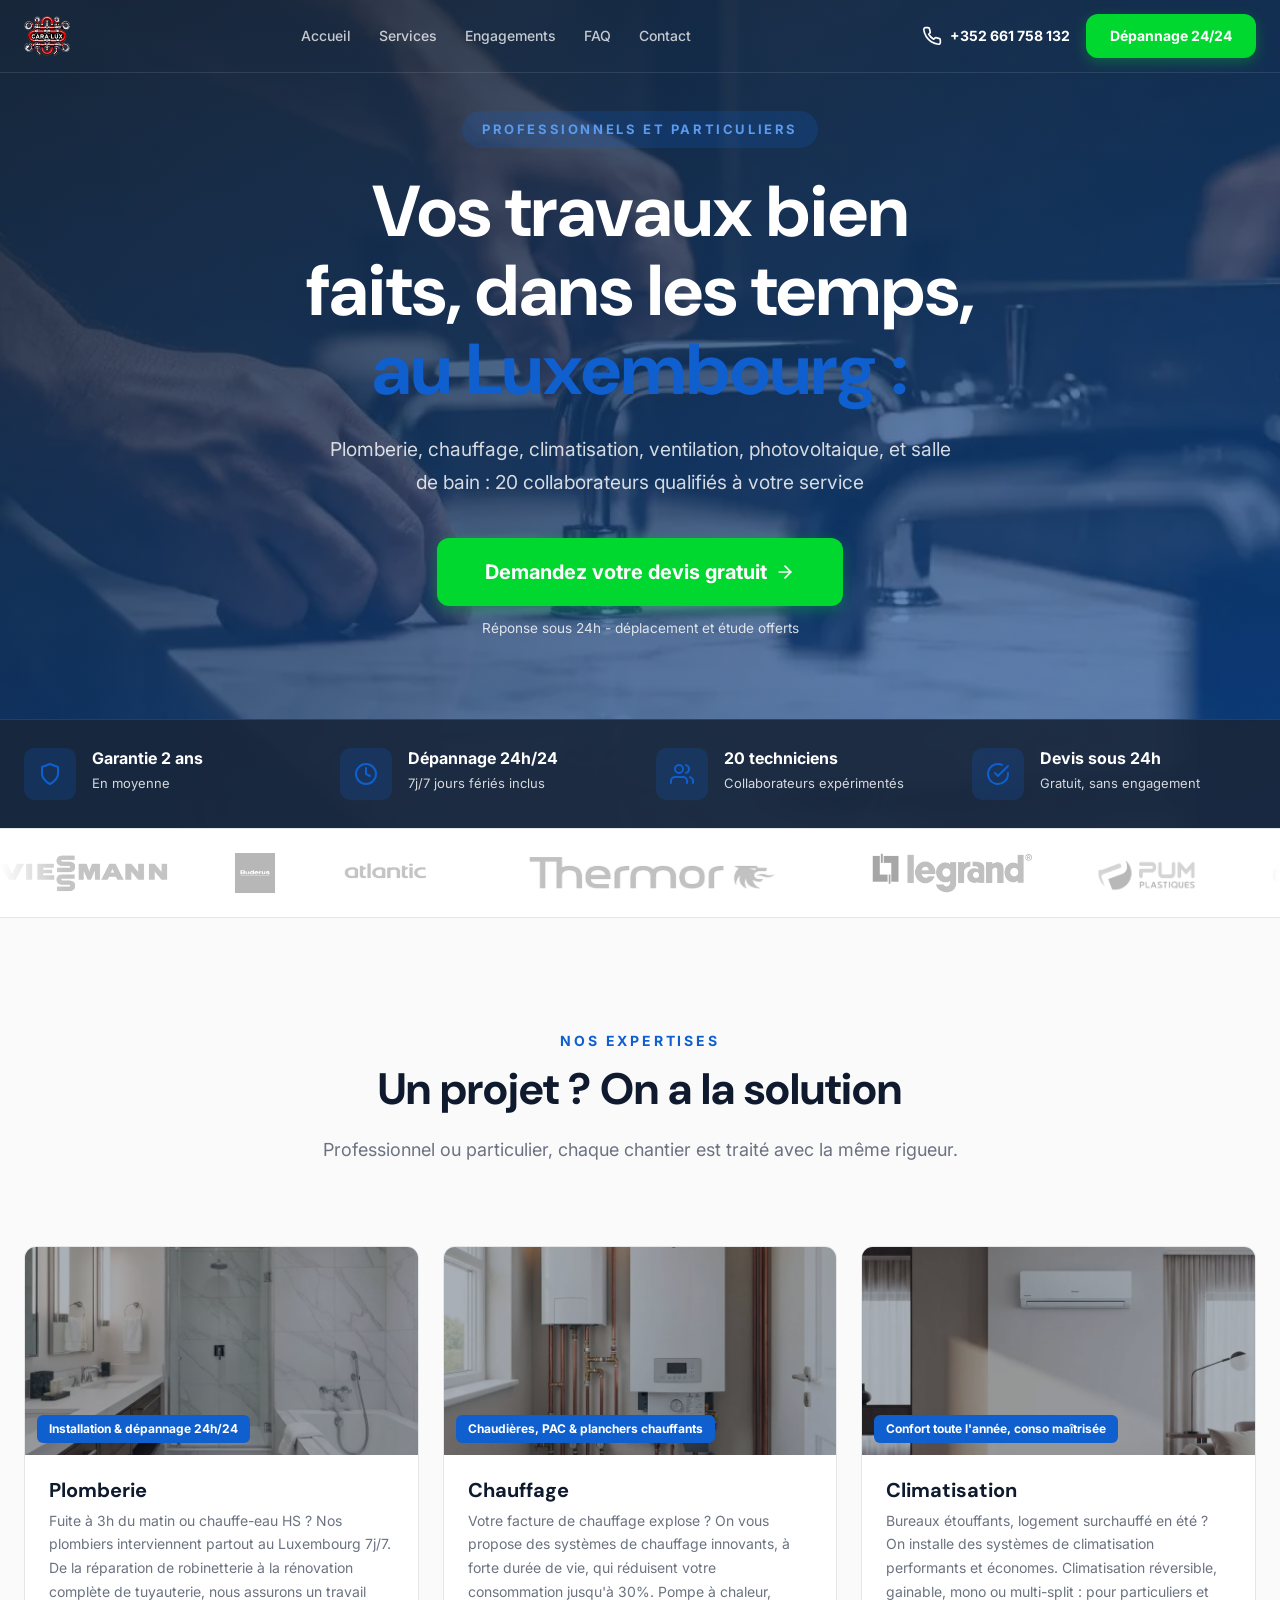
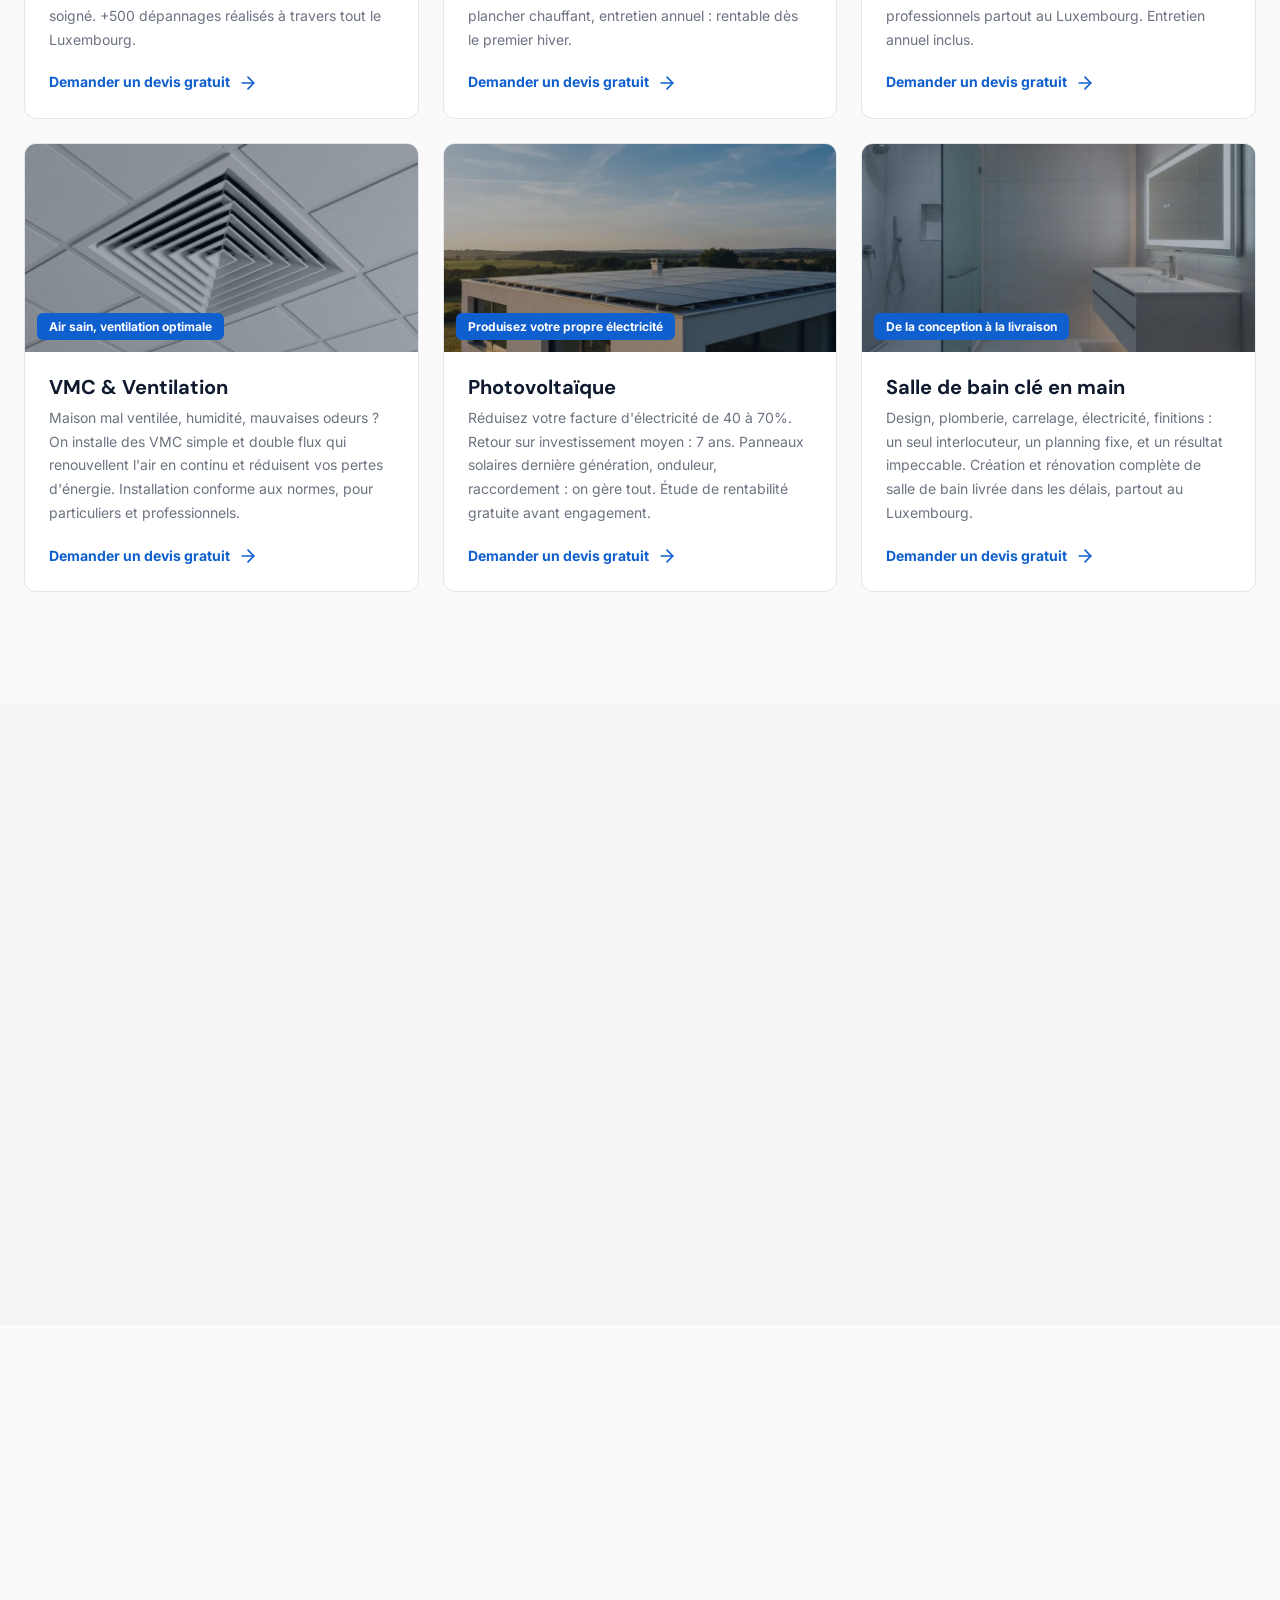
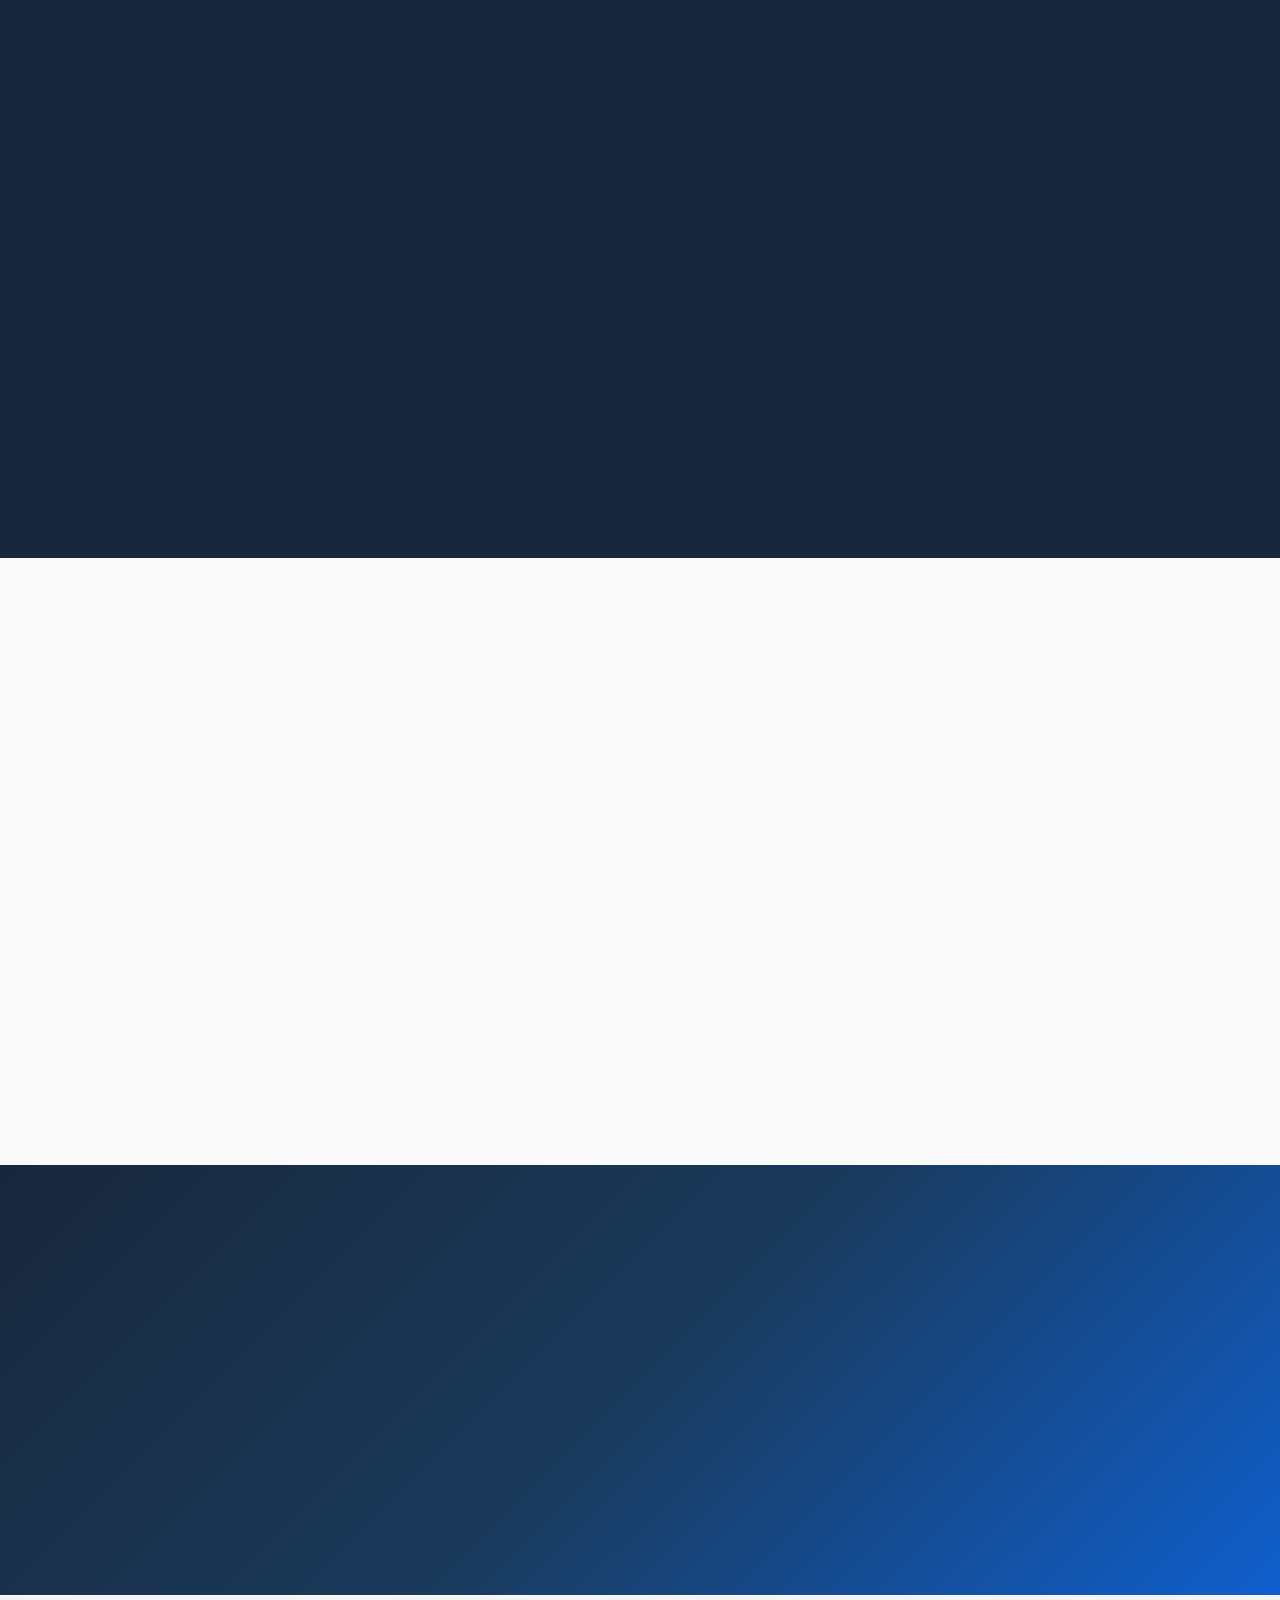
==== index.html @ 1494d744 "Amélioration design : Google Fonts, gradients, polish UI - Renommage variables CSS --red → --primary" ====
<!doctype html>
<html lang="fr">
    <head>
        <meta charset="UTF-8" />
        <meta name="viewport" content="width=device-width, initial-scale=1.0" />
        <meta name="theme-color" content="#18273B" />
        <title>
            Caralux - Expert Plombier & Chauffagiste au Luxembourg - Devis
            Gratuit
        </title>
        <meta
            name="description"
            content="Caralux, 20 techniciens qualifiés. Plomberie, chauffage, climatisation, photovoltaïque et salle de bain clé en main. Devis gratuit sous 24h. Dépannage 24h/24 7j/7 au Luxembourg."
        />
        <link rel="icon" type="image/webp" href="images/favicon.webp" />
        <link rel="canonical" href="https://www.caralux.lu/" />

        <!-- Open Graph -->
        <meta property="og:type" content="website" />
        <meta property="og:url" content="https://www.caralux.lu/" />
        <meta
            property="og:title"
            content="Caralux - Expert Plombier & Chauffagiste au Luxembourg"
        />
        <meta
            property="og:description"
            content="Plomberie, chauffage, climatisation, photovoltaïque et salle de bain clé en main. Devis gratuit sous 24h. Dépannage 24h/24 7j/7."
        />
        <meta
            property="og:image"
            content="https://www.caralux.lu/images/hero.webp"
        />
        <meta property="og:locale" content="fr_LU" />
        <meta property="og:site_name" content="Caralux" />

        <!-- Google Fonts -->
        <link rel="preconnect" href="https://fonts.googleapis.com" />
        <link rel="preconnect" href="https://fonts.gstatic.com" crossorigin />
        <link
            href="https://fonts.googleapis.com/css2?family=DM+Sans:wght@400;500;600;700&family=Inter:wght@400;500;600;700&display=swap"
            rel="stylesheet"
        />

        <!-- Preload LCP hero image -->
        <link
            rel="preload"
            as="image"
            type="image/webp"
            href="images/hero.webp"
            fetchpriority="high"
        />

        <!-- Critical CSS inlined for FCP/LCP -->
        <style>
            *,
            *::before,
            *::after {
                margin: 0;
                padding: 0;
                box-sizing: border-box;
            }
            :root {
                --navy: #18273b;
                --primary: #0f5fce;
                --primary-hover: #0b4da8;
                --white: #fff;
                --background: #fafafa;
                --secondary-bg: #f3f4f5;
                --card-bg: #fff;
                --border: #e5e6e8;
                --foreground: #0f1a2e;
                --muted: #6b7280;
                --radius: 0.75rem;
                --font-sans:
                    "Inter", system-ui, -apple-system, "Segoe UI", Roboto,
                    "Helvetica Neue", Arial, sans-serif;
                --font-heading:
                    "DM Sans", system-ui, -apple-system, "Segoe UI", Roboto,
                    "Helvetica Neue", Arial, sans-serif;
                --max-width: 80rem;
            }
            html {
                scroll-behavior: smooth;
                -webkit-text-size-adjust: 100%;
            }
            body {
                font-family: var(--font-sans);
                color: var(--foreground);
                background: var(--background);
                line-height: 1.6;
                -webkit-font-smoothing: antialiased;
                -moz-osx-font-smoothing: grayscale;
            }
            a {
                color: inherit;
                text-decoration: none;
            }
            img {
                display: block;
                max-width: 100%;
                height: auto;
            }
            ul,
            ol {
                list-style: none;
            }
            button,
            input,
            select,
            textarea {
                font-family: inherit;
                font-size: inherit;
                line-height: inherit;
                border: none;
                outline: none;
                background: none;
            }
            h1,
            h2,
            h3,
            h4,
            h5,
            h6 {
                font-family: var(--font-heading);
                line-height: 1.1;
                font-weight: 700;
                text-wrap: balance;
            }
            .container {
                max-width: var(--max-width);
                margin: 0 auto;
                padding: 0 1.5rem;
            }
            .btn {
                display: inline-flex;
                align-items: center;
                justify-content: center;
                gap: 0.5rem;
                font-weight: 700;
                font-size: 1rem;
                border-radius: var(--radius);
                cursor: pointer;
                transition: all 0.2s ease;
                white-space: nowrap;
                text-decoration: none;
            }
            .btn-red {
                background: #00D82F;
                color: var(--white);
                box-shadow: 0 4px 14px rgba(0, 216, 47, 0.3);
            }
            .icon {
                width: 1.25rem;
                height: 1.25rem;
                flex-shrink: 0;
            }
            .main-header {
                position: absolute;
                top: 0;
                left: 0;
                right: 0;
                z-index: 50;
                background: transparent;
                border-bottom: 1px solid rgba(255, 255, 255, 0.1);
            }
            .main-nav {
                display: flex;
                align-items: center;
                justify-content: space-between;
                padding: 0.875rem 1.5rem;
                max-width: var(--max-width);
                margin: 0 auto;
            }
            .logo {
                display: flex;
                align-items: center;
            }
            .logo-img {
                height: 2.5rem;
                width: auto;
            }
            .nav-links {
                display: flex;
                align-items: center;
                gap: 1.75rem;
            }
            .nav-links a {
                font-size: 0.875rem;
                font-weight: 500;
                color: rgba(255, 255, 255, 0.75);
                transition: color 0.2s;
            }
            .nav-cta {
                display: flex;
                align-items: center;
                gap: 1rem;
            }
            .nav-phone {
                display: flex;
                align-items: center;
                gap: 0.5rem;
                font-size: 0.875rem;
                font-weight: 700;
                color: var(--white);
            }
            .nav-cta-btn {
                font-size: 0.875rem;
                height: 2.75rem;
                padding: 0 1.5rem;
                transition:
                    transform 0.25s ease,
                    box-shadow 0.25s ease;
            }
            .hamburger {
                display: none;
                background: none;
                border: none;
                cursor: pointer;
                color: var(--white);
                padding: 0.25rem;
            }
            .mobile-menu {
                display: none;
                border-top: 1px solid rgba(255, 255, 255, 0.1);
                background: var(--navy);
                padding: 1rem 1.5rem 1.5rem;
            }
            @media (max-width: 1023px) {
                .nav-links,
                .nav-cta {
                    display: none;
                }
                .hamburger {
                    display: block;
                }
            }
            .hero {
                position: relative;
                min-height: 92vh;
                display: flex;
                flex-direction: column;
                overflow: hidden;
            }
            .hero-bg {
                position: absolute;
                inset: 0;
            }
            .hero-bg img {
                width: 100%;
                height: 100%;
                object-fit: cover;
            }
            .hero-overlay {
                position: absolute;
                inset: 0;
                background: linear-gradient(160deg, rgba(24, 39, 59, 0.92) 0%, rgba(15, 95, 206, 0.55) 100%);
            }
            .hero-content--centered {
                position: relative;
                z-index: 10;
                flex: 1;
                display: flex;
                flex-direction: column;
                align-items: center;
                justify-content: center;
                text-align: center;
                padding: 4rem 1.5rem 2rem;
            }
            .hero-label {
                color: #5a9aef;
                background: rgba(15, 95, 206, 0.2);
                padding: 0.4rem 1rem;
                border-radius: 2rem;
                margin-bottom: 1.5rem;
                white-space: nowrap;
            }
            @media (min-width: 768px) {
                .hero-label {
                    font-size: 0.8125rem;
                    letter-spacing: 0.2em;
                    padding: 0.5rem 1.25rem;
                }
            }
            .hero h1 {
                font-size: clamp(2.5rem, 6vw, 4.5rem);
                color: var(--white);
                line-height: 1.1;
                max-width: 52rem;
            }
            .hero h1 .highlight {
                color: var(--primary);
            }
            .hero-text {
                margin-top: 1.5rem;
                font-size: clamp(1rem, 1.8vw, 1.2rem);
                color: rgba(255, 255, 255, 0.82);
                line-height: 1.7;
                max-width: 40rem;
            }
            .hero-cta {
                margin-top: 2rem;
                font-size: 0.875rem;
                height: 3rem;
                padding: 0 1.25rem;
                border-radius: 0.75rem;
                transition:
                    transform 0.25s ease,
                    background 0.2s ease,
                    box-shadow 0.25s ease;
            }
            @media (min-width: 768px) {
                .hero-cta {
                    margin-top: 2.5rem;
                    font-size: 1.25rem;
                    height: 4.25rem;
                    padding: 0 3rem;
                }
            }
            .cta-subtext {
                margin-top: 0.75rem;
                font-size: 0.85rem;
                color: rgba(255, 255, 255, 0.82);
                font-weight: 400;
            }
            .hero-trust-bar {
                position: relative;
                z-index: 10;
                width: 100%;
                background: rgba(24, 39, 59, 0.92);
                border-top: 1px solid rgba(255, 255, 255, 0.1);
                padding: 1.25rem 1rem;
            }
            @media (min-width: 768px) {
                .hero-trust-bar {
                    padding: 1.75rem 1.5rem;
                }
            }
            .hero-trust {
                display: grid;
                grid-template-columns: repeat(2, 1fr);
                gap: 1rem;
                max-width: var(--max-width);
                margin: 0 auto;
            }
            @media (min-width: 768px) {
                .hero-trust {
                    grid-template-columns: repeat(4, 1fr);
                    gap: 2rem;
                }
            }
            .trust-item {
                display: flex;
                align-items: flex-start;
                gap: 0.625rem;
                min-width: 0;
            }
            .trust-icon {
                display: flex;
                align-items: center;
                justify-content: center;
                width: 2.5rem;
                height: 2.5rem;
                border-radius: 0.625rem;
                background: rgba(15, 95, 206, 0.2);
                flex-shrink: 0;
            }
            .trust-icon svg {
                color: var(--primary);
                width: 1.25rem;
                height: 1.25rem;
            }
            .trust-item .trust-label {
                font-size: 0.8125rem;
                font-weight: 700;
                color: var(--white);
                line-height: 1.3;
            }
            .trust-item .trust-sublabel {
                font-size: 0.6875rem;
                color: rgba(255, 255, 255, 0.82);
                margin-top: 0.125rem;
            }
            @media (min-width: 768px) {
                .trust-icon {
                    width: 3.25rem;
                    height: 3.25rem;
                }
                .trust-icon svg {
                    width: 1.5rem;
                    height: 1.5rem;
                }
                .trust-item .trust-label {
                    font-size: 1rem;
                }
                .trust-item .trust-sublabel {
                    font-size: 0.8125rem;
                    margin-top: 0.25rem;
                }
                .trust-item {
                    gap: 1rem;
                }
            }
        </style>

        <!-- Full stylesheet deferred -->
        <link
            rel="preload"
            as="style"
            href="styles.css"
            onload="
                this.onload = null;
                this.rel = 'stylesheet';
            "
        />
        <noscript><link rel="stylesheet" href="styles.css" /></noscript>
        <script
            defer
            src="https://cloud.umami.is/script.js"
            data-website-id="a5a75db2-463c-43e8-bfbd-3edef5a0cba8"
        ></script>
    </head>
    <body>
        <!-- SVG Icon Sprite -->
        <svg xmlns="http://www.w3.org/2000/svg" style="display: none">
            <symbol id="icon-star" viewBox="0 0 24 24" fill="currentColor">
                <polygon
                    points="12 2 15.09 8.26 22 9.27 17 14.14 18.18 21.02 12 17.77 5.82 21.02 7 14.14 2 9.27 8.91 8.26 12 2"
                />
            </symbol>
            <symbol
                id="icon-chevron"
                viewBox="0 0 24 24"
                fill="none"
                stroke="currentColor"
                stroke-width="2"
                stroke-linecap="round"
                stroke-linejoin="round"
            >
                <polyline points="6 9 12 15 18 9" />
            </symbol>
            <symbol
                id="icon-phone"
                viewBox="0 0 24 24"
                fill="none"
                stroke="currentColor"
                stroke-width="2"
                stroke-linecap="round"
                stroke-linejoin="round"
            >
                <path
                    d="M22 16.92v3a2 2 0 0 1-2.18 2 19.79 19.79 0 0 1-8.63-3.07 19.5 19.5 0 0 1-6-6 19.79 19.79 0 0 1-3.07-8.67A2 2 0 0 1 4.11 2h3a2 2 0 0 1 2 1.72 12.84 12.84 0 0 0 .7 2.81 2 2 0 0 1-.45 2.11L8.09 9.91a16 16 0 0 0 6 6l1.27-1.27a2 2 0 0 1 2.11-.45 12.84 12.84 0 0 0 2.81.7A2 2 0 0 1 22 16.92z"
                />
            </symbol>
            <symbol
                id="icon-arrow-right"
                viewBox="0 0 24 24"
                fill="none"
                stroke="currentColor"
                stroke-width="2"
                stroke-linecap="round"
                stroke-linejoin="round"
            >
                <line x1="5" y1="12" x2="19" y2="12" />
                <polyline points="12 5 19 12 12 19" />
            </symbol>
        </svg>
        <!-- ===== HEADER / NAVBAR ===== -->
        <header class="main-header">
            <nav class="main-nav">
                <!-- Logo -->
                <a href="#accueil" class="logo">
                    <img
                            src="images/logo_caraluxlu.png"
                            alt="Caralux Luxembourg"
                            class="logo-img"
                            width="147"
                            height="40"
                        />
                </a>

                <!-- Desktop nav links -->
                <ul class="nav-links">
                    <li><a href="#accueil">Accueil</a></li>
                    <li><a href="#services">Services</a></li>
                    <li><a href="#pourquoi">Engagements</a></li>
                    <li><a href="#faq">FAQ</a></li>
                    <li><a href="#contact">Contact</a></li>
                </ul>

                <!-- Desktop CTA -->
                <div class="nav-cta">
                    <a href="tel:+352661758132" class="nav-phone">
                        <svg class="icon" width="20" height="20">
                            <use href="#icon-phone" />
                        </svg>
                        +352 661 758 132
                    </a>
                    <a
                        href="tel:+352661758132"
                        class="btn btn-red nav-cta-btn nav-urgence-btn"
                    >
                        Dépannage 24/24
                    </a>
                </div>

                <!-- Hamburger -->
                <button
                    class="hamburger"
                    id="hamburger"
                    aria-label="Ouvrir le menu"
                >
                    <svg
                        class="menu-icon"
                        xmlns="http://www.w3.org/2000/svg"
                        width="24"
                        height="24"
                        viewBox="0 0 24 24"
                        fill="none"
                        stroke="currentColor"
                        stroke-width="2"
                        stroke-linecap="round"
                        stroke-linejoin="round"
                    >
                        <line x1="4" y1="12" x2="20" y2="12" />
                        <line x1="4" y1="6" x2="20" y2="6" />
                        <line x1="4" y1="18" x2="20" y2="18" />
                    </svg>
                    <svg
                        class="close-icon"
                        style="display: none"
                        xmlns="http://www.w3.org/2000/svg"
                        width="24"
                        height="24"
                        viewBox="0 0 24 24"
                        fill="none"
                        stroke="currentColor"
                        stroke-width="2"
                        stroke-linecap="round"
                        stroke-linejoin="round"
                    >
                        <line x1="18" y1="6" x2="6" y2="18" />
                        <line x1="6" y1="6" x2="18" y2="18" />
                    </svg>
                </button>
            </nav>

            <!-- Mobile menu -->
            <div class="mobile-menu" id="mobile-menu">
                <ul>
                    <li><a href="#accueil" class="mobile-link">Accueil</a></li>
                    <li>
                        <a href="#services" class="mobile-link">Services</a>
                    </li>
                    <li>
                        <a href="#pourquoi" class="mobile-link">Engagements</a>
                    </li>
                    <li><a href="#faq" class="mobile-link">FAQ</a></li>
                    <li><a href="#contact" class="mobile-link">Contact</a></li>
                </ul>
                <div class="mobile-cta">
                    <a href="tel:+352661758132" class="nav-phone">
                        <svg class="icon" width="20" height="20">
                            <use href="#icon-phone" />
                        </svg>
                        +352 661 758 132
                    </a>
                </div>
            </div>
        </header>

        <!-- ===== HERO ===== -->
        <section id="accueil" class="hero">
            <div class="hero-bg">
                <picture>
                    <source srcset="images/hero.webp" type="image/webp" />
                    <img
                        src="images/hero.jpg"
                        alt="Installation professionnelle par Caralux"
                        width="1024"
                        height="1024"
                        fetchpriority="high"
                        decoding="async"
                    />
                </picture>
                <div class="hero-overlay"></div>
            </div>

            <!-- Centered content -->
            <div class="hero-content hero-content--centered">
                <span class="hero-label">Professionnels et Particuliers</span>

                <h1>
                    Vos travaux bien faits, dans les temps,<br />
                    <span class="highlight">au Luxembourg&nbsp;:</span>
                </h1>

                <p class="hero-text">
                    Plomberie, chauffage, climatisation, ventilation,
                    photovoltaique, et salle de bain : 20 collaborateurs
                    qualifiés à votre service
                </p>

                <a href="#contact" class="btn btn-red hero-cta">
                    Demandez votre devis gratuit
                    <svg class="icon" width="20" height="20">
                        <use href="#icon-arrow-right" />
                    </svg>
                </a>
                <p class="cta-subtext">
                    Réponse sous 24h - déplacement et étude offerts
                </p>
            </div>

            <!-- Trust signals pinned to bottom -->
            <div class="hero-trust-bar">
                <div class="hero-trust">
                    <div class="trust-item">
                        <div class="trust-icon">
                            <svg
                                class="icon"
                                xmlns="http://www.w3.org/2000/svg"
                                viewBox="0 0 24 24"
                                fill="none"
                                stroke="currentColor"
                                stroke-width="2"
                                stroke-linecap="round"
                                stroke-linejoin="round"
                            >
                                <path
                                    d="M12 22s8-4 8-10V5l-8-3-8 3v7c0 6 8 10 8 10z"
                                />
                            </svg>
                        </div>
                        <div>
                            <p class="trust-label">Garantie 2 ans</p>
                            <p class="trust-sublabel">En moyenne</p>
                        </div>
                    </div>
                    <div class="trust-item">
                        <div class="trust-icon">
                            <svg
                                class="icon"
                                xmlns="http://www.w3.org/2000/svg"
                                viewBox="0 0 24 24"
                                fill="none"
                                stroke="currentColor"
                                stroke-width="2"
                                stroke-linecap="round"
                                stroke-linejoin="round"
                            >
                                <circle cx="12" cy="12" r="10" />
                                <polyline points="12 6 12 12 16 14" />
                            </svg>
                        </div>
                        <div>
                            <p class="trust-label">Dépannage 24h/24</p>
                            <p class="trust-sublabel">
                                7j/7 jours fériés inclus
                            </p>
                        </div>
                    </div>
                    <div class="trust-item">
                        <div class="trust-icon">
                            <svg
                                class="icon"
                                xmlns="http://www.w3.org/2000/svg"
                                viewBox="0 0 24 24"
                                fill="none"
                                stroke="currentColor"
                                stroke-width="2"
                                stroke-linecap="round"
                                stroke-linejoin="round"
                            >
                                <path
                                    d="M17 21v-2a4 4 0 0 0-4-4H5a4 4 0 0 0-4 4v2"
                                />
                                <circle cx="9" cy="7" r="4" />
                                <path d="M23 21v-2a4 4 0 0 0-3-3.87" />
                                <path d="M16 3.13a4 4 0 0 1 0 7.75" />
                            </svg>
                        </div>
                        <div>
                            <p class="trust-label">20 techniciens</p>
                            <p class="trust-sublabel">
                                Collaborateurs expérimentés
                            </p>
                        </div>
                    </div>
                    <div class="trust-item">
                        <div class="trust-icon">
                            <svg
                                class="icon"
                                xmlns="http://www.w3.org/2000/svg"
                                viewBox="0 0 24 24"
                                fill="none"
                                stroke="currentColor"
                                stroke-width="2"
                                stroke-linecap="round"
                                stroke-linejoin="round"
                            >
                                <path d="M22 11.08V12a10 10 0 1 1-5.93-9.14" />
                                <polyline points="22 4 12 14.01 9 11.01" />
                            </svg>
                        </div>
                        <div>
                            <p class="trust-label">Devis sous 24h</p>
                            <p class="trust-sublabel">
                                Gratuit, sans engagement
                            </p>
                        </div>
                    </div>
                </div>
            </div>
        </section>

        <!-- ===== TRUST BAR (Brands Carousel) ===== -->
        <section class="trust-bar">
            <div class="brands-carousel">
                <div class="brands-track">
                    <img
                        src="images/brands/viessman.webp"
                        alt="Viessmann"
                        class="brand-logo"
                        width="100"
                        height="40"
                        loading="lazy"
                        decoding="async"
                    />
                    <img
                        src="images/brands/buderus.webp"
                        alt="Buderus"
                        class="brand-logo"
                        width="100"
                        height="40"
                        loading="lazy"
                        decoding="async"
                    />
                    <img
                        src="images/brands/atlantic.webp"
                        alt="Atlantic"
                        class="brand-logo"
                        width="100"
                        height="40"
                        loading="lazy"
                        decoding="async"
                    />
                    <img
                        src="images/brands/thermor.webp"
                        alt="Thermor"
                        class="brand-logo"
                        width="100"
                        height="40"
                        loading="lazy"
                        decoding="async"
                    />
                    <img
                        src="images/brands/legrand.webp"
                        alt="Legrand"
                        class="brand-logo"
                        width="100"
                        height="40"
                        loading="lazy"
                        decoding="async"
                    />
                    <img
                        src="images/brands/pum.webp"
                        alt="PUM"
                        class="brand-logo"
                        width="100"
                        height="40"
                        loading="lazy"
                        decoding="async"
                    />
                    <img
                        src="images/brands/mequisa.webp"
                        alt="Mequisa"
                        class="brand-logo"
                        width="100"
                        height="40"
                        loading="lazy"
                        decoding="async"
                    />
                    <img
                        src="images/brands/weber.webp"
                        alt="Weber"
                        class="brand-logo"
                        width="100"
                        height="40"
                        loading="lazy"
                        decoding="async"
                    />
                    <img
                        src="images/brands/cedeo.webp"
                        alt="Cedeo"
                        class="brand-logo"
                        width="100"
                        height="40"
                        loading="lazy"
                        decoding="async"
                    />
                </div>
            </div>
        </section>

        <!-- ===== SERVICES ===== -->
        <section id="services" class="services">
            <div class="container">
                <div class="section-header">
                    <p class="section-label">Nos expertises</p>
                    <h2 class="section-title">Un projet ? On a la solution</h2>
                    <p class="section-subtitle">
                        Professionnel ou particulier, chaque chantier est traité
                        avec la même rigueur.
                    </p>
                </div>

                <div class="services-grid">
                    <!-- Plomberie -->
                    <a href="#contact" class="service-card">
                        <div class="card-image">
                            <picture>
                                <source
                                    srcset="images/plomberie.webp"
                                    type="image/webp"
                                />
                                <img
                                    src="images/plomberie.jpg"
                                    alt="Salle de bain moderne installée par Caralux"
                                    width="800"
                                    height="800"
                                    loading="lazy"
                                    decoding="async"
                                />
                            </picture>
                            <div class="image-overlay"></div>
                            <span class="subtitle-badge"
                                >Installation &amp; dépannage 24h/24</span
                            >
                        </div>
                        <div class="card-body">
                            <h3>Plomberie</h3>
                            <p>
                                Fuite à 3h du matin ou chauffe-eau HS&nbsp;? Nos
                                plombiers interviennent partout au Luxembourg 7j/7.
                                De la réparation de robinetterie à la rénovation
                                complète de tuyauterie, nous assurons un travail
                                soigné. +500 dépannages réalisés à travers tout
                                le Luxembourg.
                            </p>
                            <div class="card-link">
                                <span>Demander un devis gratuit</span>
                                <svg class="icon" width="20" height="20">
                                    <use href="#icon-arrow-right" />
                                </svg>
                            </div>
                        </div>
                    </a>

                    <!-- Chauffage -->
                    <a href="#contact" class="service-card">
                        <div class="card-image">
                            <picture>
                                <source
                                    srcset="images/chauffage.webp"
                                    type="image/webp"
                                />
                                <img
                                    src="images/chauffage.jpg"
                                    alt="Système de chauffage moderne installé par Caralux"
                                    width="800"
                                    height="800"
                                    loading="lazy"
                                    decoding="async"
                                />
                            </picture>
                            <div class="image-overlay"></div>
                            <span class="subtitle-badge"
                                >Chaudières, PAC &amp; planchers
                                chauffants</span
                            >
                        </div>
                        <div class="card-body">
                            <h3>Chauffage</h3>
                            <p>
                                Votre facture de chauffage explose&nbsp;? On
                                vous propose des systèmes de chauffage
                                innovants, à forte durée de vie, qui réduisent
                                votre consommation jusqu'à 30%. Pompe à chaleur,
                                plancher chauffant, entretien annuel&nbsp;:
                                rentable dès le premier hiver.
                            </p>
                            <div class="card-link">
                                <span>Demander un devis gratuit</span>
                                <svg class="icon" width="20" height="20">
                                    <use href="#icon-arrow-right" />
                                </svg>
                            </div>
                        </div>
                    </a>

                    <!-- Climatisation -->
                    <a href="#contact" class="service-card">
                        <div class="card-image">
                            <picture>
                                <source
                                    srcset="images/climatisation.webp"
                                    type="image/webp"
                                />
                                <img
                                    src="images/climatisation.jpg"
                                    alt="Climatiseur mural premium installé par Caralux"
                                    width="800"
                                    height="800"
                                    loading="lazy"
                                    decoding="async"
                                />
                            </picture>
                            <div class="image-overlay"></div>
                            <span class="subtitle-badge"
                                >Confort toute l'année, conso maîtrisée</span
                            >
                        </div>
                        <div class="card-body">
                            <h3>Climatisation</h3>
                            <p>
                                Bureaux étouffants, logement surchauffé en
                                été&nbsp;? On installe des systèmes de
                                climatisation performants et économes.
                                Climatisation réversible, gainable, mono ou
                                multi-split&nbsp;: pour particuliers et
                                professionnels partout au Luxembourg. Entretien
                                annuel inclus.
                            </p>
                            <div class="card-link">
                                <span>Demander un devis gratuit</span>
                                <svg class="icon" width="20" height="20">
                                    <use href="#icon-arrow-right" />
                                </svg>
                            </div>
                        </div>
                    </a>

                    <!-- VMC -->
                    <a href="#contact" class="service-card">
                        <div class="card-image">
                            <picture>
                                <source
                                    srcset="images/ventilation.webp"
                                    type="image/webp"
                                />
                                <img
                                    src="images/ventilation.jpg"
                                    alt="Système de ventilation VMC installé par Caralux"
                                    width="800"
                                    height="447"
                                    loading="lazy"
                                    decoding="async"
                                />
                            </picture>
                            <div class="image-overlay"></div>
                            <span class="subtitle-badge"
                                >Air sain, ventilation optimale</span
                            >
                        </div>
                        <div class="card-body">
                            <h3>VMC &amp; Ventilation</h3>
                            <p>
                                Maison mal ventilée, humidité, mauvaises
                                odeurs&nbsp;? On installe des VMC simple et
                                double flux qui renouvellent l'air en continu et
                                réduisent vos pertes d'énergie. Installation
                                conforme aux normes, pour particuliers et
                                professionnels.
                            </p>
                            <div class="card-link">
                                <span>Demander un devis gratuit</span>
                                <svg class="icon" width="20" height="20">
                                    <use href="#icon-arrow-right" />
                                </svg>
                            </div>
                        </div>
                    </a>

                    <!-- Photovoltaique -->
                    <a href="#contact" class="service-card">
                        <div class="card-image">
                            <picture>
                                <source
                                    srcset="images/photovoltaique.webp"
                                    type="image/webp"
                                />
                                <img
                                    src="images/photovoltaique.jpg"
                                    alt="Panneaux solaires installés sur un toit par Caralux"
                                    width="800"
                                    height="800"
                                    loading="lazy"
                                    decoding="async"
                                />
                            </picture>
                            <div class="image-overlay"></div>
                            <span class="subtitle-badge"
                                >Produisez votre propre électricité</span
                            >
                        </div>
                        <div class="card-body">
                            <h3>Photovoltaïque</h3>
                            <p>
                                Réduisez votre facture d'électricité de 40 à 70%. Retour
                                sur investissement moyen&nbsp;: 7 ans. Panneaux
                                solaires dernière génération, onduleur,
                                raccordement&nbsp;: on gère tout. Étude de
                                rentabilité gratuite avant engagement.
                            </p>
                            <div class="card-link">
                                <span>Demander un devis gratuit</span>
                                <svg class="icon" width="20" height="20">
                                    <use href="#icon-arrow-right" />
                                </svg>
                            </div>
                        </div>
                    </a>

                    <!-- Salle de bain -->
                    <a href="#contact" class="service-card">
                        <div class="card-image">
                            <picture>
                                <source
                                    srcset="images/salle-de-bain.webp"
                                    type="image/webp"
                                />
                                <img
                                    src="images/salle-de-bain.jpg"
                                    alt="Rénovation salle de bain complète par Caralux"
                                    width="800"
                                    height="800"
                                    loading="lazy"
                                    decoding="async"
                                />
                            </picture>
                            <div class="image-overlay"></div>
                            <span class="subtitle-badge"
                                >De la conception à la livraison</span
                            >
                        </div>
                        <div class="card-body">
                            <h3>Salle de bain clé en main</h3>
                            <p>
                                Design, plomberie, carrelage, électricité,
                                finitions&nbsp;: un seul interlocuteur, un
                                planning fixe, et un résultat impeccable.
                                Création et rénovation complète de salle de bain
                                livrée dans les délais, partout au Luxembourg.
                            </p>
                            <div class="card-link">
                                <span>Demander un devis gratuit</span>
                                <svg class="icon" width="20" height="20">
                                    <use href="#icon-arrow-right" />
                                </svg>
                            </div>
                        </div>
                    </a>
                </div>
            </div>
        </section>

        <!-- ===== PROCESS ===== -->
        <section class="process">
            <div class="container">
                <div class="section-header">
                    <p class="section-label">Comment ça marche</p>
                    <h2 class="section-title">Votre projet en 4 étapes</h2>
                    <p class="section-subtitle"></p>
                </div>

                <div class="process-grid">
                    <!-- Step 01 -->
                    <div class="process-step">
                        <div class="step-circle">
                            <svg
                                class="icon-lg"
                                xmlns="http://www.w3.org/2000/svg"
                                viewBox="0 0 24 24"
                                fill="none"
                                stroke="currentColor"
                                stroke-width="2"
                                stroke-linecap="round"
                                stroke-linejoin="round"
                            >
                                <path
                                    d="M14 2H6a2 2 0 0 0-2 2v16a2 2 0 0 0 2 2h12a2 2 0 0 0 2-2V8z"
                                />
                                <polyline points="14 2 14 8 20 8" />
                                <line x1="16" y1="13" x2="8" y2="13" />
                                <line x1="16" y1="17" x2="8" y2="17" />
                                <polyline points="10 9 9 9 8 9" />
                            </svg>
                            <span class="step-number">01</span>
                        </div>
                        <h3>Appelez-nous ou remplissez le formulaire</h3>
                        <p>
                            Décrivez votre besoin en 2 minutes. On vous rappelle
                            dans la journée pour vous proposer un rendez-vous.
                        </p>
                    </div>

                    <!-- Step 02 -->
                    <div class="process-step">
                        <div class="step-circle">
                            <svg
                                class="icon-lg"
                                xmlns="http://www.w3.org/2000/svg"
                                viewBox="0 0 24 24"
                                fill="none"
                                stroke="currentColor"
                                stroke-width="2"
                                stroke-linecap="round"
                                stroke-linejoin="round"
                            >
                                <circle cx="11" cy="11" r="8" />
                                <line x1="21" y1="21" x2="16.65" y2="16.65" />
                            </svg>
                            <span class="step-number">02</span>
                        </div>
                        <h3>On se déplace gratuitement</h3>
                        <p>
                            Un technicien vient vous voir, analyse la situation
                            et vous propose la meilleure solution technique et
                            financière.
                        </p>
                    </div>

                    <!-- Step 03 -->
                    <div class="process-step">
                        <div class="step-circle">
                            <svg
                                class="icon-lg"
                                xmlns="http://www.w3.org/2000/svg"
                                viewBox="0 0 24 24"
                                fill="none"
                                stroke="currentColor"
                                stroke-width="2"
                                stroke-linecap="round"
                                stroke-linejoin="round"
                            >
                                <rect
                                    x="3"
                                    y="4"
                                    width="18"
                                    height="18"
                                    rx="2"
                                    ry="2"
                                />
                                <line x1="16" y1="2" x2="16" y2="6" />
                                <line x1="8" y1="2" x2="8" y2="6" />
                                <line x1="3" y1="10" x2="21" y2="10" />
                                <path d="m9 16 2 2 4-4" />
                            </svg>
                            <span class="step-number">03</span>
                        </div>
                        <h3>Devis détaillé sous 24h</h3>
                        <p>
                            Vous recevez un devis clair, ligne par ligne, sans
                            frais cachés.
                        </p>
                    </div>

                    <!-- Step 04 -->
                    <div class="process-step">
                        <div class="step-circle">
                            <svg
                                class="icon-lg"
                                xmlns="http://www.w3.org/2000/svg"
                                viewBox="0 0 24 24"
                                fill="none"
                                stroke="currentColor"
                                stroke-width="2"
                                stroke-linecap="round"
                                stroke-linejoin="round"
                            >
                                <path
                                    d="M14.7 6.3a1 1 0 0 0 0 1.4l1.6 1.6a1 1 0 0 0 1.4 0l3.77-3.77a6 6 0 0 1-7.94 7.94l-6.91 6.91a2.12 2.12 0 0 1-3-3l6.91-6.91a6 6 0 0 1 7.94-7.94l-3.76 3.76z"
                                />
                            </svg>
                            <span class="step-number">04</span>
                        </div>
                        <h3>On intervient, vous êtes tranquille</h3>
                        <p>
                            Installation propre, dans les délais, avec du
                            matériel fiable et reconnu. Notre SAV reste
                            disponible après l'intervention.
                        </p>
                    </div>
                </div>
            </div>
        </section>

        <!-- ===== REALISATIONS MARQUEE ===== -->
        <section class="realisations">
            <div class="container">
                <div class="section-header">
                    <p class="section-label">Notre travail</p>
                    <h2 class="section-title">
                        Nos réalisations en plomberie, chauffage et ventilation
                    </h2>
                </div>
            </div>

            <!-- Row 1 — scrolls left (images 01-15) -->
            <div class="marquee-row">
                <div class="marquee-track marquee-left">
                    <picture
                        ><source
                            srcset="images/realisations/real-01.webp"
                            type="image/webp" />
                        <img
                            src="images/realisations/real-01.jpg"
                            alt="Réalisation Caralux"
                            class="marquee-img"
                            width="320"
                            height="320"
                            loading="lazy"
                            decoding="async"
                    /></picture>
                    <picture
                        ><source
                            srcset="images/realisations/real-02.webp"
                            type="image/webp" />
                        <img
                            src="images/realisations/real-02.jpg"
                            alt="Réalisation Caralux"
                            class="marquee-img"
                            width="320"
                            height="320"
                            loading="lazy"
                            decoding="async"
                    /></picture>
                    <picture
                        ><source
                            srcset="images/realisations/real-03.webp"
                            type="image/webp" />
                        <img
                            src="images/realisations/real-03.jpg"
                            alt="Réalisation Caralux"
                            class="marquee-img"
                            width="320"
                            height="320"
                            loading="lazy"
                            decoding="async"
                    /></picture>
                    <picture
                        ><source
                            srcset="images/realisations/real-04.webp"
                            type="image/webp" />
                        <img
                            src="images/realisations/real-04.jpg"
                            alt="Réalisation Caralux"
                            class="marquee-img"
                            width="320"
                            height="320"
                            loading="lazy"
                            decoding="async"
                    /></picture>
                    <picture
                        ><source
                            srcset="images/realisations/real-05.webp"
                            type="image/webp" />
                        <img
                            src="images/realisations/real-05.jpg"
                            alt="Réalisation Caralux"
                            class="marquee-img"
                            width="320"
                            height="320"
                            loading="lazy"
                            decoding="async"
                    /></picture>
                    <picture
                        ><source
                            srcset="images/realisations/real-06.webp"
                            type="image/webp" />
                        <img
                            src="images/realisations/real-06.jpg"
                            alt="Réalisation Caralux"
                            class="marquee-img"
                            width="320"
                            height="320"
                            loading="lazy"
                            decoding="async"
                    /></picture>
                    <picture
                        ><source
                            srcset="images/realisations/real-07.webp"
                            type="image/webp" />
                        <img
                            src="images/realisations/real-07.jpg"
                            alt="Réalisation Caralux"
                            class="marquee-img"
                            width="320"
                            height="320"
                            loading="lazy"
                            decoding="async"
                    /></picture>
                    <picture
                        ><source
                            srcset="images/realisations/real-08.webp"
                            type="image/webp" />
                        <img
                            src="images/realisations/real-08.jpg"
                            alt="Réalisation Caralux"
                            class="marquee-img"
                            width="320"
                            height="320"
                            loading="lazy"
                            decoding="async"
                    /></picture>
                    <picture
                        ><source
                            srcset="images/realisations/real-09.webp"
                            type="image/webp" />
                        <img
                            src="images/realisations/real-09.jpg"
                            alt="Réalisation Caralux"
                            class="marquee-img"
                            width="320"
                            height="320"
                            loading="lazy"
                            decoding="async"
                    /></picture>
                    <picture
                        ><source
                            srcset="images/realisations/real-10.webp"
                            type="image/webp" />
                        <img
                            src="images/realisations/real-10.jpg"
                            alt="Réalisation Caralux"
                            class="marquee-img"
                            width="320"
                            height="320"
                            loading="lazy"
                            decoding="async"
                    /></picture>
                    <picture
                        ><source
                            srcset="images/realisations/real-11.webp"
                            type="image/webp" />
                        <img
                            src="images/realisations/real-11.jpg"
                            alt="Réalisation Caralux"
                            class="marquee-img"
                            width="320"
                            height="320"
                            loading="lazy"
                            decoding="async"
                    /></picture>
                    <picture
                        ><source
                            srcset="images/realisations/real-12.webp"
                            type="image/webp" />
                        <img
                            src="images/realisations/real-12.jpg"
                            alt="Réalisation Caralux"
                            class="marquee-img"
                            width="320"
                            height="320"
                            loading="lazy"
                            decoding="async"
                    /></picture>
                    <picture
                        ><source
                            srcset="images/realisations/real-13.webp"
                            type="image/webp" />
                        <img
                            src="images/realisations/real-13.jpg"
                            alt="Réalisation Caralux"
                            class="marquee-img"
                            width="320"
                            height="320"
                            loading="lazy"
                            decoding="async"
                    /></picture>
                    <picture
                        ><source
                            srcset="images/realisations/real-14.webp"
                            type="image/webp" />
                        <img
                            src="images/realisations/real-14.jpg"
                            alt="Réalisation Caralux"
                            class="marquee-img"
                            width="320"
                            height="320"
                            loading="lazy"
                            decoding="async"
                    /></picture>
                    <picture
                        ><source
                            srcset="images/realisations/real-15.webp"
                            type="image/webp" />
                        <img
                            src="images/realisations/real-15.jpg"
                            alt="Réalisation Caralux"
                            class="marquee-img"
                            width="320"
                            height="320"
                            loading="lazy"
                            decoding="async"
                    /></picture>
                </div>
            </div>

            <!-- Row 2 — scrolls right (images 16-29) -->
            <div class="marquee-row">
                <div class="marquee-track marquee-right">
                    <picture
                        ><source
                            srcset="images/realisations/real-16.webp"
                            type="image/webp" />
                        <img
                            src="images/realisations/real-16.jpg"
                            alt="Réalisation Caralux"
                            class="marquee-img"
                            width="320"
                            height="320"
                            loading="lazy"
                            decoding="async"
                    /></picture>
                    <picture
                        ><source
                            srcset="images/realisations/real-17.webp"
                            type="image/webp" />
                        <img
                            src="images/realisations/real-17.jpg"
                            alt="Réalisation Caralux"
                            class="marquee-img"
                            width="320"
                            height="320"
                            loading="lazy"
                            decoding="async"
                    /></picture>
                    <picture
                        ><source
                            srcset="images/realisations/real-18.webp"
                            type="image/webp" />
                        <img
                            src="images/realisations/real-18.jpg"
                            alt="Réalisation Caralux"
                            class="marquee-img"
                            width="320"
                            height="320"
                            loading="lazy"
                            decoding="async"
                    /></picture>
                    <picture
                        ><source
                            srcset="images/realisations/real-19.webp"
                            type="image/webp" />
                        <img
                            src="images/realisations/real-19.jpg"
                            alt="Réalisation Caralux"
                            class="marquee-img"
                            width="320"
                            height="320"
                            loading="lazy"
                            decoding="async"
                    /></picture>
                    <picture
                        ><source
                            srcset="images/realisations/real-20.webp"
                            type="image/webp" />
                        <img
                            src="images/realisations/real-20.jpg"
                            alt="Réalisation Caralux"
                            class="marquee-img"
                            width="320"
                            height="320"
                            loading="lazy"
                            decoding="async"
                    /></picture>
                    <picture
                        ><source
                            srcset="images/realisations/real-21.webp"
                            type="image/webp" />
                        <img
                            src="images/realisations/real-21.jpg"
                            alt="Réalisation Caralux"
                            class="marquee-img"
                            width="320"
                            height="320"
                            loading="lazy"
                            decoding="async"
                    /></picture>
                    <picture
                        ><source
                            srcset="images/realisations/real-22.webp"
                            type="image/webp" />
                        <img
                            src="images/realisations/real-22.jpg"
                            alt="Réalisation Caralux"
                            class="marquee-img"
                            width="320"
                            height="320"
                            loading="lazy"
                            decoding="async"
                    /></picture>
                    <picture
                        ><source
                            srcset="images/realisations/real-23.webp"
                            type="image/webp" />
                        <img
                            src="images/realisations/real-23.jpg"
                            alt="Réalisation Caralux"
                            class="marquee-img"
                            width="320"
                            height="320"
                            loading="lazy"
                            decoding="async"
                    /></picture>
                    <picture
                        ><source
                            srcset="images/realisations/real-24.webp"
                            type="image/webp" />
                        <img
                            src="images/realisations/real-24.jpg"
                            alt="Réalisation Caralux"
                            class="marquee-img"
                            width="320"
                            height="320"
                            loading="lazy"
                            decoding="async"
                    /></picture>
                    <picture
                        ><source
                            srcset="images/realisations/real-25.webp"
                            type="image/webp" />
                        <img
                            src="images/realisations/real-25.jpg"
                            alt="Réalisation Caralux"
                            class="marquee-img"
                            width="320"
                            height="320"
                            loading="lazy"
                            decoding="async"
                    /></picture>
                    <picture
                        ><source
                            srcset="images/realisations/real-26.webp"
                            type="image/webp" />
                        <img
                            src="images/realisations/real-26.jpg"
                            alt="Réalisation Caralux"
                            class="marquee-img"
                            width="320"
                            height="320"
                            loading="lazy"
                            decoding="async"
                    /></picture>
                    <picture
                        ><source
                            srcset="images/realisations/real-27.webp"
                            type="image/webp" />
                        <img
                            src="images/realisations/real-27.jpg"
                            alt="Réalisation Caralux"
                            class="marquee-img"
                            width="320"
                            height="320"
                            loading="lazy"
                            decoding="async"
                    /></picture>
                    <picture
                        ><source
                            srcset="images/realisations/real-28.webp"
                            type="image/webp" />
                        <img
                            src="images/realisations/real-28.jpg"
                            alt="Réalisation Caralux"
                            class="marquee-img"
                            width="320"
                            height="320"
                            loading="lazy"
                            decoding="async"
                    /></picture>
                    <picture
                        ><source
                            srcset="images/realisations/real-29.webp"
                            type="image/webp" />
                        <img
                            src="images/realisations/real-29.jpg"
                            alt="Réalisation Caralux"
                            class="marquee-img"
                            width="320"
                            height="320"
                            loading="lazy"
                            decoding="async"
                    /></picture>
                </div>
            </div>

            <!-- Row 3 — scrolls left slower (images 30-43) -->
            <div class="marquee-row">
                <div class="marquee-track marquee-left-slow">
                    <picture
                        ><source
                            srcset="images/realisations/real-30.webp"
                            type="image/webp" />
                        <img
                            src="images/realisations/real-30.jpg"
                            alt="Réalisation Caralux"
                            class="marquee-img"
                            width="320"
                            height="320"
                            loading="lazy"
                            decoding="async"
                    /></picture>
                    <picture
                        ><source
                            srcset="images/realisations/real-31.webp"
                            type="image/webp" />
                        <img
                            src="images/realisations/real-31.jpg"
                            alt="Réalisation Caralux"
                            class="marquee-img"
                            width="320"
                            height="320"
                            loading="lazy"
                            decoding="async"
                    /></picture>
                    <picture
                        ><source
                            srcset="images/realisations/real-32.webp"
                            type="image/webp" />
                        <img
                            src="images/realisations/real-32.jpg"
                            alt="Réalisation Caralux"
                            class="marquee-img"
                            width="320"
                            height="320"
                            loading="lazy"
                            decoding="async"
                    /></picture>
                    <picture
                        ><source
                            srcset="images/realisations/real-33.webp"
                            type="image/webp" />
                        <img
                            src="images/realisations/real-33.jpg"
                            alt="Réalisation Caralux"
                            class="marquee-img"
                            width="320"
                            height="320"
                            loading="lazy"
                            decoding="async"
                    /></picture>
                    <picture
                        ><source
                            srcset="images/realisations/real-34.webp"
                            type="image/webp" />
                        <img
                            src="images/realisations/real-34.jpg"
                            alt="Réalisation Caralux"
                            class="marquee-img"
                            width="320"
                            height="320"
                            loading="lazy"
                            decoding="async"
                    /></picture>
                    <picture
                        ><source
                            srcset="images/realisations/real-35.webp"
                            type="image/webp" />
                        <img
                            src="images/realisations/real-35.jpg"
                            alt="Réalisation Caralux"
                            class="marquee-img"
                            width="320"
                            height="320"
                            loading="lazy"
                            decoding="async"
                    /></picture>
                    <picture
                        ><source
                            srcset="images/realisations/real-36.webp"
                            type="image/webp" />
                        <img
                            src="images/realisations/real-36.jpg"
                            alt="Réalisation Caralux"
                            class="marquee-img"
                            width="320"
                            height="320"
                            loading="lazy"
                            decoding="async"
                    /></picture>
                    <picture
                        ><source
                            srcset="images/realisations/real-37.webp"
                            type="image/webp" />
                        <img
                            src="images/realisations/real-37.jpg"
                            alt="Réalisation Caralux"
                            class="marquee-img"
                            width="320"
                            height="320"
                            loading="lazy"
                            decoding="async"
                    /></picture>
                    <picture
                        ><source
                            srcset="images/realisations/real-38.webp"
                            type="image/webp" />
                        <img
                            src="images/realisations/real-38.jpg"
                            alt="Réalisation Caralux"
                            class="marquee-img"
                            width="320"
                            height="320"
                            loading="lazy"
                            decoding="async"
                    /></picture>
                    <picture
                        ><source
                            srcset="images/realisations/real-39.webp"
                            type="image/webp" />
                        <img
                            src="images/realisations/real-39.jpg"
                            alt="Réalisation Caralux"
                            class="marquee-img"
                            width="320"
                            height="320"
                            loading="lazy"
                            decoding="async"
                    /></picture>
                    <picture
                        ><source
                            srcset="images/realisations/real-40.webp"
                            type="image/webp" />
                        <img
                            src="images/realisations/real-40.jpg"
                            alt="Réalisation Caralux"
                            class="marquee-img"
                            width="320"
                            height="320"
                            loading="lazy"
                            decoding="async"
                    /></picture>
                    <picture
                        ><source
                            srcset="images/realisations/real-41.webp"
                            type="image/webp" />
                        <img
                            src="images/realisations/real-41.jpg"
                            alt="Réalisation Caralux"
                            class="marquee-img"
                            width="320"
                            height="320"
                            loading="lazy"
                            decoding="async"
                    /></picture>
                    <picture
                        ><source
                            srcset="images/realisations/real-42.webp"
                            type="image/webp" />
                        <img
                            src="images/realisations/real-42.jpg"
                            alt="Réalisation Caralux"
                            class="marquee-img"
                            width="320"
                            height="320"
                            loading="lazy"
                            decoding="async"
                    /></picture>
                    <picture
                        ><source
                            srcset="images/realisations/real-43.webp"
                            type="image/webp" />
                        <img
                            src="images/realisations/real-43.jpg"
                            alt="Réalisation Caralux"
                            class="marquee-img"
                            width="320"
                            height="320"
                            loading="lazy"
                            decoding="async"
                    /></picture>
                </div>
            </div>
        </section>

        <!-- ===== WHY US ===== -->
        <section id="pourquoi" class="why-us">
            <div class="container">
                <div class="section-header">
                    <p class="section-label">
                        Plombier Chauffagiste au Luxembourg
                    </p>
                    <h2 class="section-title">Pourquoi choisir Caralux ?</h2>
                    <p class="section-subtitle">
                        Une équipe de professionnels qui intervient sur tout le
                        territoire luxembourgeois.
                    </p>
                </div>

                <div class="why-grid">
                    <!-- +10 ans d'expérience -->
                    <div class="why-card">
                        <div class="why-card-header">
                            <div class="why-card-icon">
                                <svg
                                    class="icon"
                                    xmlns="http://www.w3.org/2000/svg"
                                    viewBox="0 0 24 24"
                                    fill="none"
                                    stroke="currentColor"
                                    stroke-width="2"
                                    stroke-linecap="round"
                                    stroke-linejoin="round"
                                >
                                    <circle cx="12" cy="12" r="10" />
                                    <polyline points="12 6 12 12 16 14" />
                                </svg>
                            </div>
                            <div class="why-card-stat">
                                <span class="number">+10 ans</span>
                                <p class="label">d'expérience</p>
                            </div>
                        </div>
                        <p>
                            Plus de 10 ans d'expertise dans le domaine de la
                            plomberie et du chauffage, au service des
                            professionnels et particuliers au Luxembourg.
                        </p>
                    </div>

                    <!-- 20 collaborateurs qualifiés -->
                    <div class="why-card">
                        <div class="why-card-header">
                            <div class="why-card-icon">
                                <svg
                                    class="icon"
                                    xmlns="http://www.w3.org/2000/svg"
                                    viewBox="0 0 24 24"
                                    fill="none"
                                    stroke="currentColor"
                                    stroke-width="2"
                                    stroke-linecap="round"
                                    stroke-linejoin="round"
                                >
                                    <path
                                        d="M17 21v-2a4 4 0 0 0-4-4H5a4 4 0 0 0-4 4v2"
                                    />
                                    <circle cx="9" cy="7" r="4" />
                                    <path d="M23 21v-2a4 4 0 0 0-3-3.87" />
                                    <path d="M16 3.13a4 4 0 0 1 0 7.75" />
                                </svg>
                            </div>
                            <div class="why-card-stat">
                                <span class="number">20 collaborateurs</span>
                                <p class="label">qualifiés</p>
                            </div>
                        </div>
                        <p>
                            Une équipe de 20 techniciens qualifiés et formés en
                            continu, pour garantir des interventions fiables et
                            conformes aux normes.
                        </p>
                    </div>

                    <!-- Matériel Premium -->
                    <div class="why-card">
                        <div class="why-card-header">
                            <div class="why-card-icon">
                                <svg
                                    class="icon"
                                    xmlns="http://www.w3.org/2000/svg"
                                    viewBox="0 0 24 24"
                                    fill="none"
                                    stroke="currentColor"
                                    stroke-width="2"
                                    stroke-linecap="round"
                                    stroke-linejoin="round"
                                >
                                    <circle cx="12" cy="8" r="7" />
                                    <polyline
                                        points="8.21 13.89 7 23 12 20 17 23 15.79 13.88"
                                    />
                                </svg>
                            </div>
                            <div class="why-card-stat">
                                <span class="number">Matériel Premium</span>
                                <p class="label">fiable et performant</p>
                            </div>
                        </div>
                        <p>
                            Nous travaillons exclusivement avec du matériel de
                            qualité professionnelle, sélectionné pour sa
                            fiabilité, sa durabilité et son efficacité
                            énergétique.
                        </p>
                    </div>

                    <!-- Dépannage 24h/24 et 7j/7 -->
                    <div class="why-card">
                        <div class="why-card-header">
                            <div class="why-card-icon">
                                <svg
                                    class="icon"
                                    xmlns="http://www.w3.org/2000/svg"
                                    viewBox="0 0 24 24"
                                    fill="none"
                                    stroke="currentColor"
                                    stroke-width="2"
                                    stroke-linecap="round"
                                    stroke-linejoin="round"
                                >
                                    <path
                                        d="M14.7 6.3a1 1 0 0 0 0 1.4l1.6 1.6a1 1 0 0 0 1.4 0l3.77-3.77a6 6 0 0 1-7.94 7.94l-6.91 6.91a2.12 2.12 0 0 1-3-3l6.91-6.91a6 6 0 0 1 7.94-7.94l-3.76 3.76z"
                                    />
                                </svg>
                            </div>
                            <div class="why-card-stat">
                                <span class="number">24/7</span>
                                <p class="label">dépannage urgence</p>
                            </div>
                        </div>
                        <p>
                            Un problème urgent ? Nous intervenons 24h/24 et
                            7j/7, week-ends et jours fériés inclus, partout au
                            Luxembourg.
                        </p>
                    </div>

                    <!-- Délais maîtrisés -->
                    <div class="why-card">
                        <div class="why-card-header">
                            <div class="why-card-icon">
                                <svg
                                    class="icon"
                                    xmlns="http://www.w3.org/2000/svg"
                                    viewBox="0 0 24 24"
                                    fill="none"
                                    stroke="currentColor"
                                    stroke-width="2"
                                    stroke-linecap="round"
                                    stroke-linejoin="round"
                                >
                                    <rect
                                        x="3"
                                        y="4"
                                        width="18"
                                        height="18"
                                        rx="2"
                                        ry="2"
                                    />
                                    <line x1="16" y1="2" x2="16" y2="6" />
                                    <line x1="8" y1="2" x2="8" y2="6" />
                                    <line x1="3" y1="10" x2="21" y2="10" />
                                    <path d="M10 14l2 2 4-4" />
                                </svg>
                            </div>
                            <div class="why-card-stat">
                                <span class="number">Délais tenus</span>
                                <p class="label">et maîtrisés</p>
                            </div>
                        </div>
                        <p>
                            Chaque chantier est planifié avec des délais clairs
                            et respectés. Vous savez exactement quand les
                            travaux commencent et finissent.
                        </p>
                    </div>

                    <!-- Large zone d'intervention -->
                    <div class="why-card">
                        <div class="why-card-header">
                            <div class="why-card-icon">
                                <svg
                                    class="icon"
                                    xmlns="http://www.w3.org/2000/svg"
                                    viewBox="0 0 24 24"
                                    fill="none"
                                    stroke="currentColor"
                                    stroke-width="2"
                                    stroke-linecap="round"
                                    stroke-linejoin="round"
                                >
                                    <path
                                        d="M21 10c0 7-9 13-9 13s-9-6-9-13a9 9 0 0 1 18 0z"
                                    />
                                    <circle cx="12" cy="10" r="3" />
                                </svg>
                            </div>
                            <div class="why-card-stat">
                                <span class="number">Tout le Luxembourg</span>
                                <p class="label">zone d'intervention</p>
                            </div>
                        </div>
                        <p>
                            Nous intervenons sur l'ensemble du territoire
                            luxembourgeois, depuis notre siège à Gasperich.
                        </p>
                    </div>

                    <!-- Secteurs variés -->
                    <div class="why-card">
                        <div class="why-card-header">
                            <div class="why-card-icon">
                                <svg
                                    class="icon"
                                    xmlns="http://www.w3.org/2000/svg"
                                    viewBox="0 0 24 24"
                                    fill="none"
                                    stroke="currentColor"
                                    stroke-width="2"
                                    stroke-linecap="round"
                                    stroke-linejoin="round"
                                >
                                    <rect
                                        x="4"
                                        y="2"
                                        width="16"
                                        height="20"
                                        rx="2"
                                        ry="2"
                                    />
                                    <path d="M9 22v-4h6v4" />
                                    <path d="M8 6h.01" />
                                    <path d="M16 6h.01" />
                                    <path d="M12 6h.01" />
                                    <path d="M12 10h.01" />
                                    <path d="M12 14h.01" />
                                    <path d="M16 10h.01" />
                                    <path d="M16 14h.01" />
                                    <path d="M8 10h.01" />
                                    <path d="M8 14h.01" />
                                </svg>
                            </div>
                            <div class="why-card-stat">
                                <span class="number"
                                    >Professionnels &amp; Part.</span
                                >
                                <p class="label">secteurs variés</p>
                            </div>
                        </div>
                        <p>
                            Nous intervenons aussi bien dans les EHPAD,
                            hôpitaux, bâtiments tertiaires et collectivités, que
                            chez des particuliers
                        </p>
                    </div>

                    <!-- Solutions Durables -->
                    <div class="why-card">
                        <div class="why-card-header">
                            <div class="why-card-icon">
                                <svg
                                    class="icon"
                                    xmlns="http://www.w3.org/2000/svg"
                                    viewBox="0 0 24 24"
                                    fill="none"
                                    stroke="currentColor"
                                    stroke-width="2"
                                    stroke-linecap="round"
                                    stroke-linejoin="round"
                                >
                                    <path
                                        d="M12 22s8-4 8-10V5l-8-3-8 3v7c0 6 8 10 8 10z"
                                    />
                                </svg>
                            </div>
                            <div class="why-card-stat">
                                <span class="number">Durable</span>
                                <p class="label">solutions pérennes</p>
                            </div>
                        </div>
                        <p>
                            Nous privilégions des installations durables et
                            performantes, conçues pour tenir dans le temps et
                            réduire vos coûts à long terme.
                        </p>
                    </div>

                    <!-- Accompagnement de A à Z -->
                    <div class="why-card">
                        <div class="why-card-header">
                            <div class="why-card-icon">
                                <svg
                                    class="icon"
                                    xmlns="http://www.w3.org/2000/svg"
                                    viewBox="0 0 24 24"
                                    fill="none"
                                    stroke="currentColor"
                                    stroke-width="2"
                                    stroke-linecap="round"
                                    stroke-linejoin="round"
                                >
                                    <path
                                        d="M20 21v-2a4 4 0 0 0-4-4H8a4 4 0 0 0-4 4v2"
                                    />
                                    <circle cx="12" cy="7" r="4" />
                                </svg>
                            </div>
                            <div class="why-card-stat">
                                <span class="number">A à Z</span>
                                <p class="label">accompagnement complet</p>
                            </div>
                        </div>
                        <p>
                            Du premier contact à la mise en service, un
                            interlocuteur unique vous accompagne à chaque étape
                            de votre projet.
                        </p>
                    </div>

                    <!-- Devis gratuits et détaillés -->
                    <div class="why-card">
                        <div class="why-card-header">
                            <div class="why-card-icon">
                                <svg
                                    class="icon"
                                    xmlns="http://www.w3.org/2000/svg"
                                    viewBox="0 0 24 24"
                                    fill="none"
                                    stroke="currentColor"
                                    stroke-width="2"
                                    stroke-linecap="round"
                                    stroke-linejoin="round"
                                >
                                    <path
                                        d="M14 9V5a3 3 0 0 0-3-3l-4 9v11h11.28a2 2 0 0 0 2-1.7l1.38-9a2 2 0 0 0-2-2.3zM7 22H4a2 2 0 0 1-2-2v-7a2 2 0 0 1 2-2h3"
                                    />
                                </svg>
                            </div>
                            <div class="why-card-stat">
                                <span class="number">0 &euro;</span>
                                <p class="label">devis gratuits</p>
                            </div>
                        </div>
                        <p>
                            Déplacement, étude technique et devis détaillé :
                            tout est gratuit et sans engagement. Vous ne payez
                            que si vous validez.
                        </p>
                    </div>

                    <!-- Conseils personnalisés -->
                    <div class="why-card">
                        <div class="why-card-header">
                            <div class="why-card-icon">
                                <svg
                                    class="icon"
                                    xmlns="http://www.w3.org/2000/svg"
                                    viewBox="0 0 24 24"
                                    fill="none"
                                    stroke="currentColor"
                                    stroke-width="2"
                                    stroke-linecap="round"
                                    stroke-linejoin="round"
                                >
                                    <path
                                        d="M21 15a2 2 0 0 1-2 2H7l-4 4V5a2 2 0 0 1 2-2h14a2 2 0 0 1 2 2z"
                                    />
                                </svg>
                            </div>
                            <div class="why-card-stat">
                                <span class="number">Conseil</span>
                                <p class="label">personnalisé</p>
                            </div>
                        </div>
                        <p>
                            Chaque projet est différent. Nous prenons le temps
                            d'écouter vos besoins pour vous proposer la solution
                            la plus adaptée à votre situation.
                        </p>
                    </div>

                    <!-- Gestion sérieuse -->
                    <div class="why-card">
                        <div class="why-card-header">
                            <div class="why-card-icon">
                                <svg
                                    class="icon"
                                    xmlns="http://www.w3.org/2000/svg"
                                    viewBox="0 0 24 24"
                                    fill="none"
                                    stroke="currentColor"
                                    stroke-width="2"
                                    stroke-linecap="round"
                                    stroke-linejoin="round"
                                >
                                    <path
                                        d="M16 4h2a2 2 0 0 1 2 2v14a2 2 0 0 1-2 2H6a2 2 0 0 1-2-2V6a2 2 0 0 1 2-2h2"
                                    />
                                    <rect
                                        x="8"
                                        y="2"
                                        width="8"
                                        height="4"
                                        rx="1"
                                        ry="1"
                                    />
                                    <path d="M9 14l2 2 4-4" />
                                </svg>
                            </div>
                            <div class="why-card-stat">
                                <span class="number">Sérieux</span>
                                <p class="label">gestion rigoureuse</p>
                            </div>
                        </div>
                        <p>
                            Facturation transparente, suivi administratif
                            complet et respect des engagements. Vous travaillez
                            avec une entreprise structurée et fiable.
                        </p>
                    </div>
                </div>
            </div>
        </section>

        <!-- ===== AVIS CLIENTS ===== -->
        <section class="testimonials">
            <div class="container">
                <div class="section-header">
                    <p class="section-label">Avis clients</p>
                    <h2 class="section-title">Ce que disent nos clients</h2>
                </div>

                <div class="testimonials-grid">
                    <div class="testimonial-card">
                        <div class="testimonial-stars">
                            <svg class="star-icon" width="18" height="18">
                                <use href="#icon-star" />
                            </svg>
                            <svg class="star-icon" width="18" height="18">
                                <use href="#icon-star" />
                            </svg>
                            <svg class="star-icon" width="18" height="18">
                                <use href="#icon-star" />
                            </svg>
                            <svg class="star-icon" width="18" height="18">
                                <use href="#icon-star" />
                            </svg>
                            <svg class="star-icon" width="18" height="18">
                                <use href="#icon-star" />
                            </svg>
                        </div>
                        <p class="testimonial-text">
                            &laquo;&nbsp;Fuite dans la cuisine un dimanche soir.
                            Caralux est intervenu en moins d'une heure. Travail
                            propre, prix honnête. Je recommande les yeux
                            fermés.&nbsp;&raquo;
                        </p>
                        <div class="testimonial-author">
                            <p class="testimonial-name">Sophie M.</p>
                            <p class="testimonial-location">Luxembourg-Ville</p>
                        </div>
                    </div>

                    <div class="testimonial-card">
                        <div class="testimonial-stars">
                            <svg class="star-icon" width="18" height="18">
                                <use href="#icon-star" />
                            </svg>
                            <svg class="star-icon" width="18" height="18">
                                <use href="#icon-star" />
                            </svg>
                            <svg class="star-icon" width="18" height="18">
                                <use href="#icon-star" />
                            </svg>
                            <svg class="star-icon" width="18" height="18">
                                <use href="#icon-star" />
                            </svg>
                            <svg class="star-icon" width="18" height="18">
                                <use href="#icon-star" />
                            </svg>
                        </div>
                        <p class="testimonial-text">
                            &laquo;&nbsp;Remplacement complet de notre
                            chaudière. L'équipe a été ponctuelle, le chantier
                            impeccable et la facture conforme au devis. Rien à
                            redire.&nbsp;&raquo;
                        </p>
                        <div class="testimonial-author">
                            <p class="testimonial-name">Marc D.</p>
                            <p class="testimonial-location">Esch-sur-Alzette</p>
                        </div>
                    </div>

                    <div class="testimonial-card">
                        <div class="testimonial-stars">
                            <svg class="star-icon" width="18" height="18">
                                <use href="#icon-star" />
                            </svg>
                            <svg class="star-icon" width="18" height="18">
                                <use href="#icon-star" />
                            </svg>
                            <svg class="star-icon" width="18" height="18">
                                <use href="#icon-star" />
                            </svg>
                            <svg class="star-icon" width="18" height="18">
                                <use href="#icon-star" />
                            </svg>
                            <svg class="star-icon" width="18" height="18">
                                <use href="#icon-star" />
                            </svg>
                        </div>
                        <p class="testimonial-text">
                            &laquo;&nbsp;Rénovation complète de notre salle de
                            bain. Un seul interlocuteur du début à la fin,
                            résultat magnifique, livré dans les temps. On refera
                            appel à eux pour la climatisation.&nbsp;&raquo;
                        </p>
                        <div class="testimonial-author">
                            <p class="testimonial-name">
                                Nathalie &amp; Pierre L.
                            </p>
                            <p class="testimonial-location">Differdange</p>
                        </div>
                    </div>
                </div>
            </div>
        </section>

        <!-- ===== CTA BANNER ===== -->
        <section class="cta-banner">
            <div class="container">
                <h2>Votre projet mérite des professionnels</h2>
                <p>
                    Rejoignez les centaines de particuliers et professionnels
                    qui nous font confiance au Luxembourg.
                    Faites le premier pas&nbsp;: votre devis gratuit, réponse
                    sous 24h.
                </p>
                <div class="cta-buttons">
                    <a href="tel:+352661758132" class="btn btn-lg btn-red">
                        <svg class="icon" width="20" height="20">
                            <use href="#icon-phone" />
                        </svg>
                        Appelez-nous pour en parler
                    </a>
                </div>
                <p class="cta-banner-subtext">
                    +352 661 758 132 - disponibles du lundi au vendredi, 7h-20h
                </p>
            </div>
        </section>

        <!-- ===== IMPLANTATION ===== -->
        <section class="implantation">
            <div class="container">
                <div class="implantation-content">
                    <div class="implantation-icon">
                        <svg
                            class="icon-lg"
                            xmlns="http://www.w3.org/2000/svg"
                            viewBox="0 0 24 24"
                            fill="none"
                            stroke="currentColor"
                            stroke-width="2"
                            stroke-linecap="round"
                            stroke-linejoin="round"
                        >
                            <path
                                d="M21 10c0 7-9 13-9 13s-9-6-9-13a9 9 0 0 1 18 0z"
                            />
                            <circle cx="12" cy="10" r="3" />
                        </svg>
                    </div>
                    <div class="implantation-text">
                        <h2>Implantés à Gasperich (Luxembourg)</h2>
                        <p>
                            Notre siège est situé au 70-72 Mühlenweg, à Gasperich.
                            Nous intervenons sur l'ensemble du territoire
                            luxembourgeois. Où
                            que vous soyez, notre équipe de 20 techniciens
                            qualifiés se déplace pour réaliser vos projets.
                        </p>
                    </div>
                </div>
            </div>
        </section>

        <!-- ===== FAQ ===== -->
        <section id="faq" class="faq">
            <div class="container">
                <div class="section-header">
                    <p class="section-label">Questions fréquentes</p>
                    <h2 class="section-title">Vos questions, nos réponses</h2>
                </div>

                <div class="faq-list">
                    <div class="faq-item">
                        <button class="faq-question">
                            <span
                                >Combien coûte un devis ? C'est vraiment sans
                                engagement ?</span
                            >
                            <svg class="chevron" width="24" height="24">
                                <use href="#icon-chevron" />
                            </svg>
                        </button>
                        <div class="faq-answer">
                            <div class="faq-answer-inner">
                                Le devis est 100% gratuit : déplacement, étude
                                technique, conseil, tout est inclus. Vous ne
                                payez rien tant que vous n'avez pas validé. On
                                ne vous relance pas, on ne vous met pas la
                                pression.
                            </div>
                        </div>
                    </div>

                    <div class="faq-item">
                        <button class="faq-question">
                            <span
                                >Proposez-vous des solutions adaptées aux
                                établissements de santé comme les hôpitaux et
                                maisons de retraite ?</span
                            >
                            <svg class="chevron" width="24" height="24">
                                <use href="#icon-chevron" />
                            </svg>
                        </button>
                        <div class="faq-answer">
                            <div class="faq-answer-inner">
                                Oui. Caralux conçoit et réalise des
                                installations techniques (chauffage, plomberie,
                                climatisation, ventilation) conformes aux normes
                                strictes des établissements de santé, qui
                                garantissent sécurité, confort et performance
                                énergétique durable.
                            </div>
                        </div>
                    </div>

                    <div class="faq-item">
                        <button class="faq-question">
                            <span
                                >Quels sont vos délais pour un dépannage urgent
                                ?</span
                            >
                            <svg class="chevron" width="24" height="24">
                                <use href="#icon-chevron" />
                            </svg>
                        </button>
                        <div class="faq-answer">
                            <div class="faq-answer-inner">
                                On répond 24h/24, 7j/7, y compris jours fériés.
                                Pour les urgences plomberie et chauffage, un
                                technicien est envoyé dans les meilleurs délais
                                partout au Luxembourg.
                            </div>
                        </div>
                    </div>

                    <div class="faq-item">
                        <button class="faq-question">
                            <span
                                >Pourquoi choisir Caralux plutôt qu'un autre
                                artisan ?</span
                            >
                            <svg class="chevron" width="24" height="24">
                                <use href="#icon-chevron" />
                            </svg>
                        </button>
                        <div class="faq-answer">
                            <div class="faq-answer-inner">
                                Parce qu'on installe uniquement du matériel
                                premium, rigoureusement sélectionné, qui dure 15
                                à 20 ans. Nos techniciens sont salariés et
                                formés, pas des sous-traitants. Et on garantit 2
                                ans minimum, pièces et main d'œuvre.
                            </div>
                        </div>
                    </div>

                    <div class="faq-item">
                        <button class="faq-question">
                            <span
                                >Pouvez-vous réaliser une salle de bain sur
                                mesure dans un petit appartement ?</span
                            >
                            <svg class="chevron" width="24" height="24">
                                <use href="#icon-chevron" />
                            </svg>
                        </button>
                        <div class="faq-answer">
                            <div class="faq-answer-inner">
                                Bien sûr ! Nous proposons des solutions
                                complètes pour la création et la rénovation de
                                salles de bain clé en main, dans les locaux
                                professionnels, les maisons et les appartements.
                                En plus de prestations de qualité aux finitions
                                soignées, nous vous garantissons un suivi
                                professionnel de A à Z !
                            </div>
                        </div>
                    </div>

                    <div class="faq-item">
                        <button class="faq-question">
                            <span
                                >Les panneaux solaires, c'est vraiment rentable
                                ?</span
                            >
                            <svg class="chevron" width="24" height="24">
                                <use href="#icon-chevron" />
                            </svg>
                        </button>
                        <div class="faq-answer">
                            <div class="faq-answer-inner">
                                Nos clients réduisent leur facture d'électricité de 40 à
                                70%. Retour sur investissement moyen : 7 ans. On
                                inclut une étude de rentabilité gratuite dans
                                chaque devis.
                            </div>
                        </div>
                    </div>

                    <div class="faq-item">
                        <button class="faq-question">
                            <span
                                >Intervenez-vous aussi pour la rénovation des
                                bureaux et locaux professionnels ?</span
                            >
                            <svg class="chevron" width="24" height="24">
                                <use href="#icon-chevron" />
                            </svg>
                        </button>
                        <div class="faq-answer">
                            <div class="faq-answer-inner">
                                Absolument, notre équipe assure la rénovation
                                complète des installations techniques des
                                bureaux et bâtiments tertiaires, incluant
                                plomberie, chauffage, climatisation, ventilation
                                et photovoltaïque, pour des locaux modernes,
                                fonctionnels et éco-performants.
                            </div>
                        </div>
                    </div>

                    <div class="faq-item">
                        <button class="faq-question">
                            <span
                                >Quelles zones géographiques couvrez-vous
                                ?</span
                            >
                            <svg class="chevron" width="24" height="24">
                                <use href="#icon-chevron" />
                            </svg>
                        </button>
                        <div class="faq-answer">
                            <div class="faq-answer-inner">
                                Nous intervenons sur l'ensemble du territoire
                                luxembourgeois. Implantés à Gasperich,
                                nous couvrons tout le Luxembourg. Contactez-nous pour
                                discuter de votre projet, où que vous soyez.
                            </div>
                        </div>
                    </div>

                    <div class="faq-item">
                        <button class="faq-question">
                            <span
                                >Comment choisissez-vous le matériel que vous
                                installez ?</span
                            >
                            <svg class="chevron" width="24" height="24">
                                <use href="#icon-chevron" />
                            </svg>
                        </button>
                        <div class="faq-answer">
                            <div class="faq-answer-inner">
                                Nous sélectionnons chaque équipement sur des
                                critères stricts : fiabilité, performance
                                énergétique, durabilité et rapport qualité-prix.
                                Nous travaillons avec des fournisseurs reconnus
                                du secteur pour vous garantir des installations
                                pérennes et économes.
                            </div>
                        </div>
                    </div>

                    <div class="faq-item">
                        <button class="faq-question">
                            <span
                                >Proposez-vous un contrat d'entretien pour les
                                chaudières et climatisations ?</span
                            >
                            <svg class="chevron" width="24" height="24">
                                <use href="#icon-chevron" />
                            </svg>
                        </button>
                        <div class="faq-answer">
                            <div class="faq-answer-inner">
                                Oui, nous proposons des contrats d'entretien
                                annuels pour chaudières, pompes à chaleur et
                                systèmes de climatisation. L'entretien régulier
                                assure la longévité de vos équipements, optimise
                                leur rendement et reste obligatoire pour les
                                chaudières gaz.
                            </div>
                        </div>
                    </div>

                    <div class="faq-item">
                        <button class="faq-question">
                            <span
                                >Quels sont vos modes de paiement et
                                proposez-vous des facilités ?</span
                            >
                            <svg class="chevron" width="24" height="24">
                                <use href="#icon-chevron" />
                            </svg>
                        </button>
                        <div class="faq-answer">
                            <div class="faq-answer-inner">
                                Nous acceptons les virements, chèques et cartes
                                bancaires. Pour les projets importants, des
                                facilités de paiement peuvent être envisagées.
                                N'hésitez pas à en discuter lors de
                                l'établissement du devis.
                            </div>
                        </div>
                    </div>
                </div>
            </div>
        </section>

        <!-- ===== CONTACT ===== -->
        <section id="contact" class="contact">
            <div class="container">
                <div class="section-header">
                    <p class="section-label">Contactez-nous</p>
                    <h2 class="section-title">
                        Décrivez votre projet, on vous rappelle
                    </h2>
                    <p class="section-subtitle"></p>
                </div>

                <div class="contact-centered">
                    <div class="contact-form-card">
                        <form id="contact-form" class="contact-form">
                            <!-- Web3Forms -->
                            <input
                                type="hidden"
                                name="access_key"
                                value="c9926a96-dd90-4658-b805-c92544a9a433"
                            />
                            <input
                                type="hidden"
                                name="from_name"
                                value="Caralux"
                            />
                            <input
                                type="hidden"
                                name="subject"
                                value="Nouvelle demande de devis — Caralux"
                            />
                            <!-- Honeypot anti-spam (invisible pour les humains) -->
                            <input
                                type="checkbox"
                                name="botcheck"
                                style="display: none"
                            />

                            <div class="form-row form-row-2">
                                <div class="form-group">
                                    <label for="name">Prénom Nom</label>
                                    <input
                                        type="text"
                                        id="name"
                                        name="name"
                                        placeholder="Prénom Nom"
                                        required
                                    />
                                </div>
                                <div class="form-group">
                                    <label for="phone">Téléphone</label>
                                    <input
                                        type="tel"
                                        id="phone"
                                        name="phone"
                                        placeholder="+352 ..."
                                        required
                                    />
                                </div>
                            </div>

                            <div class="form-row form-row-2">
                                <div class="form-group">
                                    <label for="email">Email</label>
                                    <input
                                        type="email"
                                        id="email"
                                        name="email"
                                        placeholder="email@exemple.lu"
                                        required
                                    />
                                </div>
                                <div class="form-group">
                                    <label for="service">Votre projet</label>
                                    <select
                                        id="service"
                                        name="service"
                                        required
                                    >
                                        <option value="" disabled selected>
                                            Sélectionnez
                                        </option>
                                        <option value="plomberie">
                                            Plomberie
                                        </option>
                                        <option value="chauffage">
                                            Chauffage
                                        </option>
                                        <option value="climatisation">
                                            Climatisation
                                        </option>
                                        <option value="vmc">
                                            VMC &amp; Ventilation
                                        </option>
                                        <option value="photovoltaique">
                                            Photovoltaïque
                                        </option>
                                        <option value="salle-de-bain">
                                            Salle de bain clé en main
                                        </option>
                                        <option value="depannage">
                                            Dépannage urgent
                                        </option>
                                        <option value="autre">Autre</option>
                                    </select>
                                </div>
                            </div>

                            <div class="form-group">
                                <label for="message"
                                    >Décrivez votre projet</label
                                >
                                <textarea
                                    id="message"
                                    name="message"
                                    rows="3"
                                    placeholder="Donnez-nous un maximum de détails pour un devis précis..."
                                ></textarea>
                            </div>

                            <button
                                type="submit"
                                class="btn btn-lg btn-red form-submit-btn"
                            >
                                Envoyer ma demande de devis
                                <svg class="icon" width="20" height="20">
                                    <use href="#icon-arrow-right" />
                                </svg>
                            </button>
                        </form>

                        <!-- Success state (hidden by default) -->
                        <div
                            class="form-success"
                            id="form-success"
                            style="display: none"
                        >
                            <div class="success-icon">
                                <svg
                                    xmlns="http://www.w3.org/2000/svg"
                                    viewBox="0 0 24 24"
                                    fill="none"
                                    stroke="currentColor"
                                    stroke-width="2"
                                    stroke-linecap="round"
                                    stroke-linejoin="round"
                                >
                                    <path
                                        d="M22 11.08V12a10 10 0 1 1-5.93-9.14"
                                    />
                                    <polyline points="22 4 12 14.01 9 11.01" />
                                </svg>
                            </div>
                            <h3>Demande envoyée !</h3>
                            <p>
                                Merci. Notre équipe vous recontactera dans les
                                24 heures pour discuter de votre projet.
                            </p>
                        </div>
                    </div>

                    <!-- Compact contact info -->
                    <div class="contact-quick-info">
                        <a href="tel:+352661758132" class="quick-info-item">
                            <svg class="icon-sm" width="20" height="20">
                                <use href="#icon-phone" />
                            </svg>
                            <span>+352 661 758 132</span>
                        </a>
                        <span class="quick-info-sep">&bull;</span>
                        <a
                            href="mailto:info@caralux.net"
                            class="quick-info-item"
                        >
                            <svg
                                class="icon-sm"
                                xmlns="http://www.w3.org/2000/svg"
                                viewBox="0 0 24 24"
                                fill="none"
                                stroke="currentColor"
                                stroke-width="2"
                                stroke-linecap="round"
                                stroke-linejoin="round"
                            >
                                <path
                                    d="M4 4h16c1.1 0 2 .9 2 2v12c0 1.1-.9 2-2 2H4c-1.1 0-2-.9-2-2V6c0-1.1.9-2 2-2z"
                                />
                                <polyline points="22,6 12,13 2,6" />
                            </svg>
                            <span>info@caralux.net</span>
                        </a>
                        <span class="quick-info-sep">&bull;</span>
                        <span class="quick-info-item">
                            <svg
                                class="icon-sm"
                                xmlns="http://www.w3.org/2000/svg"
                                viewBox="0 0 24 24"
                                fill="none"
                                stroke="currentColor"
                                stroke-width="2"
                                stroke-linecap="round"
                                stroke-linejoin="round"
                            >
                                <path
                                    d="M21 10c0 7-9 13-9 13s-9-6-9-13a9 9 0 0 1 18 0z"
                                />
                                <circle cx="12" cy="10" r="3" />
                            </svg>
                            <span
                                >70-72 Mühlenweg, L-2155
                                Luxembourg</span
                            >
                        </span>
                    </div>
                </div>
            </div>
        </section>

        <!-- ===== FOOTER ===== -->
        <footer class="footer">
            <div class="footer-content">
                <div class="container">
                    <div class="footer-grid">
                        <!-- Brand -->
                        <div class="footer-brand">
                            <div class="footer-logo">
                                    <img
                                        src="images/logo_caraluxlu.png"
                                        alt="Caralux Luxembourg"
                                        class="footer-logo-img"
                                        width="147"
                                        height="40"
                                        loading="lazy"
                                        decoding="async"
                                    />
                            </div>
                            <p>
                                20 techniciens qualifiés au service de votre
                                confort. Plomberie, chauffage,
                                climatisation, photovoltaïque et salle de bain
                                au Luxembourg.
                            </p>
                        </div>

                        <!-- Services -->
                        <div class="footer-col">
                            <h3 class="footer-heading">Services</h3>
                            <ul>
                                <li><a href="#services">Plomberie</a></li>
                                <li><a href="#services">Chauffage</a></li>
                                <li>
                                    <a href="#services">Climatisation</a>
                                </li>
                                <li>
                                    <a href="#services"
                                        >VMC &amp; Ventilation</a
                                    >
                                </li>
                                <li><a href="#services">Photovoltaïque</a></li>
                                <li><a href="#services">Salle de bain</a></li>
                                <li><a href="#services">Dépannage 24/7</a></li>
                            </ul>
                        </div>

                        <!-- Zones -->
                        <div class="footer-col">
                            <h3 class="footer-heading">Zone d'intervention</h3>
                            <ul>
                                <li>Tout le Luxembourg</li>
                                <li>Siège : Gasperich</li>
                            </ul>
                        </div>

                        <!-- Contact -->
                        <div class="footer-col">
                            <h3 class="footer-heading">Contact</h3>
                            <ul>
                                <li>
                                    <a
                                        href="tel:+352661758132"
                                        class="footer-contact-item"
                                    >
                                        <svg
                                            width="16"
                                            height="16"
                                            xmlns="http://www.w3.org/2000/svg"
                                            viewBox="0 0 24 24"
                                            fill="none"
                                            stroke="currentColor"
                                            stroke-width="2"
                                            stroke-linecap="round"
                                            stroke-linejoin="round"
                                        >
                                            <path
                                                d="M22 16.92v3a2 2 0 0 1-2.18 2 19.79 19.79 0 0 1-8.63-3.07 19.5 19.5 0 0 1-6-6 19.79 19.79 0 0 1-3.07-8.67A2 2 0 0 1 4.11 2h3a2 2 0 0 1 2 1.72 12.84 12.84 0 0 0 .7 2.81 2 2 0 0 1-.45 2.11L8.09 9.91a16 16 0 0 0 6 6l1.27-1.27a2 2 0 0 1 2.11-.45 12.84 12.84 0 0 0 2.81.7A2 2 0 0 1 22 16.92z"
                                            />
                                        </svg>
                                        +352 661 758 132
                                    </a>
                                </li>
                                <li>
                                    <a
                                        href="mailto:info@caralux.net"
                                        class="footer-contact-item"
                                    >
                                        <svg
                                            width="16"
                                            height="16"
                                            xmlns="http://www.w3.org/2000/svg"
                                            viewBox="0 0 24 24"
                                            fill="none"
                                            stroke="currentColor"
                                            stroke-width="2"
                                            stroke-linecap="round"
                                            stroke-linejoin="round"
                                        >
                                            <path
                                                d="M4 4h16c1.1 0 2 .9 2 2v12c0 1.1-.9 2-2 2H4c-1.1 0-2-.9-2-2V6c0-1.1.9-2 2-2z"
                                            />
                                            <polyline points="22,6 12,13 2,6" />
                                        </svg>
                                        info@caralux.net
                                    </a>
                                </li>
                                <li>
                                    <div class="footer-contact-item address">
                                        <svg
                                            width="16"
                                            height="16"
                                            xmlns="http://www.w3.org/2000/svg"
                                            viewBox="0 0 24 24"
                                            fill="none"
                                            stroke="currentColor"
                                            stroke-width="2"
                                            stroke-linecap="round"
                                            stroke-linejoin="round"
                                        >
                                            <path
                                                d="M21 10c0 7-9 13-9 13s-9-6-9-13a9 9 0 0 1 18 0z"
                                            />
                                            <circle cx="12" cy="10" r="3" />
                                        </svg>
                                        <span
                                            >70-72 Mühlenweg<br />L-2155
                                            Luxembourg</span
                                        >
                                    </div>
                                </li>
                            </ul>
                        </div>
                    </div>
                </div>
            </div>

            <div class="footer-bottom">
                <div class="container">
                    <p class="copyright">
                        &copy; 2026 Caralux. Tous droits réservés.
                    </p>
                    <div class="legal-links">
                        <a href="mentions-legales.html">Mentions légales</a>
                        <a href="politique-de-confidentialite.html"
                            >Politique de confidentialité</a
                        >
                        <a
                            href="https://kaptos.co"
                            target="_blank"
                            rel="noopener noreferrer"
                            class="footer-credit"
                            >Création : Kaptos</a
                        >
                    </div>
                </div>
            </div>
        </footer>

        <!-- ===== LIGHTBOX ===== -->
        <div class="lightbox" id="lightbox">
            <button class="lightbox-close" aria-label="Fermer">&times;</button>
            <img
                class="lightbox-img"
                id="lightbox-img"
                src=""
                alt="Réalisation en grand"
            />
        </div>

        <script src="script.js" defer></script>

        <!-- Structured Data: LocalBusiness -->
        <script type="application/ld+json">
            {
                "@context": "https://schema.org",
                "@type": "LocalBusiness",
                "name": "Caralux",
                "description": "Expert plombier et chauffagiste au Luxembourg. Plomberie, chauffage, climatisation, photovoltaïque et salle de bain clé en main.",
                "telephone": "+352661758132",
                "email": "info@caralux.net",
                "address": {
                    "@type": "PostalAddress",
                    "streetAddress": "70-72 Mühlenweg",
                    "addressLocality": "Luxembourg",
                    "postalCode": "L-2155",
                    "addressCountry": "LU"
                },
                "areaServed": "Luxembourg",
                "openingHours": "Mo-Su 00:00-23:59",
                "priceRange": "€€"
            }
        </script>

        <!-- Structured Data: FAQPage -->
        <script type="application/ld+json">
            {
                "@context": "https://schema.org",
                "@type": "FAQPage",
                "mainEntity": [
                    {
                        "@type": "Question",
                        "name": "Combien coûte un devis ? C'est vraiment sans engagement ?",
                        "acceptedAnswer": {
                            "@type": "Answer",
                            "text": "Le devis est 100% gratuit : déplacement, étude technique, conseil, tout est inclus. Vous ne payez rien tant que vous n'avez pas validé."
                        }
                    },
                    {
                        "@type": "Question",
                        "name": "Quels sont vos délais pour un dépannage urgent ?",
                        "acceptedAnswer": {
                            "@type": "Answer",
                            "text": "On répond 24h/24, 7j/7, y compris jours fériés. Pour les urgences plomberie et chauffage, un technicien est envoyé dans les meilleurs délais partout au Luxembourg."
                        }
                    },
                    {
                        "@type": "Question",
                        "name": "Pourquoi choisir Caralux plutôt qu'un autre artisan ?",
                        "acceptedAnswer": {
                            "@type": "Answer",
                            "text": "Parce qu'on installe uniquement du matériel premium, rigoureusement sélectionné, qui dure 15 à 20 ans. Nos techniciens sont salariés et formés, pas des sous-traitants. Et on garantit 2 ans minimum, pièces et main d'œuvre."
                        }
                    },
                    {
                        "@type": "Question",
                        "name": "Les panneaux solaires, c'est vraiment rentable ?",
                        "acceptedAnswer": {
                            "@type": "Answer",
                            "text": "Nos clients réduisent leur facture d'électricité de 40 à 70%. Retour sur investissement moyen : 7 ans. On inclut une étude de rentabilité gratuite dans chaque devis."
                        }
                    },
                    {
                        "@type": "Question",
                        "name": "Quelles zones géographiques couvrez-vous ?",
                        "acceptedAnswer": {
                            "@type": "Answer",
                            "text": "Nous intervenons sur l'ensemble du territoire luxembourgeois. Implantés à Gasperich, nous couvrons tout le Luxembourg."
                        }
                    }
                ]
            }
        </script>
    </body>
</html>
---- styles.css ----
/* ===== RESET & BASE ===== */
*,
*::before,
*::after {
    margin: 0;
    padding: 0;
    box-sizing: border-box;
}

:root {
    /* Brand colors */
    --navy: #18273b;
    --primary: #0f5fce;
    --primary-hover: #0b4da8;
    --green: #086e5a;
    --white: #ffffff;
    --background: #fafafa;
    --secondary-bg: #f3f4f5;
    --card-bg: #ffffff;
    --border: #e5e6e8;
    --foreground: #0f1a2e;
    --muted: #6b7280;
    --radius: 0.75rem;
    --font-sans: "Inter", system-ui, -apple-system, "Segoe UI", Roboto, "Helvetica Neue", Arial, sans-serif;
    --font-heading: "DM Sans", system-ui, -apple-system, "Segoe UI", Roboto, "Helvetica Neue", Arial, sans-serif;
    --max-width: 80rem; /* 1280px */
}

html {
    scroll-behavior: smooth;
    -webkit-text-size-adjust: 100%;
}

body {
    font-family: var(--font-sans);
    color: var(--foreground);
    background: var(--background);
    line-height: 1.6;
    -webkit-font-smoothing: antialiased;
    -moz-osx-font-smoothing: grayscale;
}

a {
    color: inherit;
    text-decoration: none;
}

img {
    display: block;
    max-width: 100%;
    height: auto;
}

ul,
ol {
    list-style: none;
}

button,
input,
select,
textarea {
    font-family: inherit;
    font-size: inherit;
    line-height: inherit;
    border: none;
    outline: none;
    background: none;
}

h1,
h2,
h3,
h4,
h5,
h6 {
    font-family: var(--font-heading);
    line-height: 1.1;
    font-weight: 700;
    text-wrap: balance;
}

/* ===== UTILITY CLASSES ===== */
.container {
    max-width: var(--max-width);
    margin: 0 auto;
    padding: 0 1.5rem;
}

.section-label {
    font-size: 0.875rem;
    font-weight: 700;
    text-transform: uppercase;
    letter-spacing: 0.2em;
    color: var(--primary);
    margin-bottom: 0.75rem;
}

.section-title {
    font-size: clamp(1.875rem, 4vw, 2.75rem);
    color: var(--foreground);
    line-height: 1.15;
    text-wrap: balance;
}

.section-subtitle {
    margin-top: 1.25rem;
    font-size: 1.125rem;
    color: var(--muted);
    line-height: 1.7;
}

.section-header {
    text-align: center;
    max-width: 42rem;
    margin: 0 auto 3.5rem;
}

@media (min-width: 1024px) {
    .section-header {
        margin-bottom: 5rem;
    }
}

/* Buttons */
.btn {
    display: inline-flex;
    align-items: center;
    justify-content: center;
    gap: 0.5rem;
    font-weight: 700;
    font-size: 1rem;
    border-radius: var(--radius);
    cursor: pointer;
    transition: all 0.2s ease;
    white-space: nowrap;
    text-decoration: none;
}

.btn-lg {
    height: 3.5rem;
    padding: 0 2rem;
    font-size: 1rem;
}

.btn-red {
    background: #00D82F;
    color: var(--white);
    box-shadow: 0 4px 14px rgba(0, 216, 47, 0.3);
}
.btn-red:hover {
    background: #00b827;
}

.btn-navy {
    background: var(--navy);
    color: var(--white);
    box-shadow: 0 4px 14px rgba(12, 29, 54, 0.2);
}
.btn-navy:hover {
    background: #0a1729;
}

.btn-outline-white {
    background: transparent;
    color: var(--white);
    border: 1px solid rgba(255, 255, 255, 0.25);
}
.btn-outline-white:hover {
    background: rgba(255, 255, 255, 0.1);
}

/* ===== SVG ICONS (inline) ===== */
.icon {
    width: 1.25rem;
    height: 1.25rem;
    flex-shrink: 0;
}
.icon-sm {
    width: 1rem;
    height: 1rem;
}
.icon-lg {
    width: 2rem;
    height: 2rem;
}

/* (urgency bar removed) */

/* ============================================
   NAVBAR / HEADER
   ============================================ */
.main-header {
    position: absolute;
    top: 0;
    left: 0;
    right: 0;
    z-index: 50;
    background: transparent;
    border-bottom: 1px solid rgba(255, 255, 255, 0.1);
}

.main-nav {
    display: flex;
    align-items: center;
    justify-content: space-between;
    padding: 0.875rem 1.5rem;
    max-width: var(--max-width);
    margin: 0 auto;
}

/* Logo */
.logo {
    display: flex;
    align-items: center;
}
.logo-img {
    height: 2.5rem;
    width: auto;
}

/* Desktop nav */
.nav-links {
    display: flex;
    align-items: center;
    gap: 1.75rem;
}
.nav-links a {
    font-size: 0.875rem;
    font-weight: 500;
    color: rgba(255, 255, 255, 0.75);
    transition: color 0.2s;
}
.nav-links a:hover {
    color: var(--white);
}

/* Desktop CTA area */
.nav-cta {
    display: flex;
    align-items: center;
    gap: 1rem;
}
.nav-phone {
    display: flex;
    align-items: center;
    gap: 0.5rem;
    font-size: 0.875rem;
    font-weight: 700;
    color: var(--white);
}
.nav-cta-btn {
    font-size: 0.875rem;
    height: 2.75rem;
    padding: 0 1.5rem;
    transition:
        transform 0.25s ease,
        box-shadow 0.25s ease;
}
.nav-cta-btn .icon {
    width: 1rem;
    height: 1rem;
    transition: transform 0.25s ease;
}
.nav-cta-btn:hover {
    transform: scale(1.05);
    box-shadow: 0 6px 20px rgba(0, 216, 47, 0.4);
}
.nav-cta-btn:hover .icon {
    transform: translateX(3px);
}

/* Hamburger */
.hamburger {
    display: none;
    background: none;
    border: none;
    cursor: pointer;
    color: var(--white);
    padding: 0.25rem;
}

/* Mobile menu */
.mobile-menu {
    display: none;
    border-top: 1px solid rgba(255, 255, 255, 0.1);
    background: var(--navy);
    padding: 1rem 1.5rem 1.5rem;
}
.mobile-menu.open {
    display: block;
}
.mobile-menu ul {
    display: flex;
    flex-direction: column;
    gap: 1rem;
}
.mobile-menu ul a {
    font-size: 1rem;
    font-weight: 500;
    color: var(--white);
}
.mobile-menu .mobile-cta {
    margin-top: 1.5rem;
    display: flex;
    flex-direction: column;
    gap: 0.75rem;
}
.mobile-menu .btn {
    width: 100%;
}

@media (max-width: 1023px) {
    .nav-links,
    .nav-cta {
        display: none;
    }
    .hamburger {
        display: block;
    }
}

/* ============================================
   HERO
   ============================================ */
.hero {
    position: relative;
    min-height: 92vh;
    display: flex;
    flex-direction: column;
    overflow: hidden;
}
.hero-bg {
    position: absolute;
    inset: 0;
}
.hero-bg img {
    width: 100%;
    height: 100%;
    object-fit: cover;
}
.hero-overlay {
    position: absolute;
    inset: 0;
    background: linear-gradient(160deg, rgba(24, 39, 59, 0.92) 0%, rgba(15, 95, 206, 0.55) 100%);
}

/* Centered hero content */
.hero-content--centered {
    position: relative;
    z-index: 10;
    flex: 1;
    display: flex;
    flex-direction: column;
    align-items: center;
    justify-content: center;
    text-align: center;
    padding: 4rem 1.5rem 2rem;
}

.hero-label {
    display: inline-block;
    font-size: 0.7rem;
    font-weight: 700;
    text-transform: uppercase;
    letter-spacing: 0.15em;
    color: #5a9aef;
    background: rgba(15, 95, 206, 0.2);
    padding: 0.4rem 1rem;
    border-radius: 2rem;
    margin-bottom: 1.5rem;
    white-space: nowrap;
}
@media (min-width: 768px) {
    .hero-label {
        font-size: 0.8125rem;
        letter-spacing: 0.2em;
        padding: 0.5rem 1.25rem;
    }
}

.hero h1 {
    font-size: clamp(2.5rem, 6vw, 4.5rem);
    color: var(--white);
    line-height: 1.1;
    max-width: 52rem;
}
.hero h1 .highlight {
    color: var(--primary);
}

.hero-text {
    margin-top: 1.5rem;
    font-size: clamp(1rem, 1.8vw, 1.2rem);
    color: rgba(255, 255, 255, 0.82);
    line-height: 1.7;
    max-width: 40rem;
}

.hero-cta {
    margin-top: 2rem;
    font-size: 0.875rem;
    height: 3rem;
    padding: 0 1.25rem;
    border-radius: 0.75rem;
    transition:
        transform 0.25s ease,
        background 0.2s ease,
        box-shadow 0.25s ease;
}
@media (min-width: 768px) {
    .hero-cta {
        margin-top: 2.5rem;
        font-size: 1.25rem;
        height: 4.25rem;
        padding: 0 3rem;
    }
}
.hero-cta:hover {
    transform: scale(1.06);
    box-shadow: 0 8px 28px rgba(0, 216, 47, 0.45);
}
.hero-cta .icon {
    transition: transform 0.25s ease;
}
.hero-cta:hover .icon {
    transform: translateX(4px);
}
.cta-subtext {
    margin-top: 0.75rem;
    font-size: 0.85rem;
    color: rgba(255, 255, 255, 0.82);
    font-weight: 400;
}

/* Trust bar pinned to bottom of hero */
.hero-trust-bar {
    position: relative;
    z-index: 10;
    width: 100%;
    background: rgba(24, 39, 59, 0.92);
    border-top: 1px solid rgba(255, 255, 255, 0.1);
    padding: 1.25rem 1rem;
}
@media (min-width: 768px) {
    .hero-trust-bar {
        padding: 1.75rem 1.5rem;
    }
}

.hero-trust {
    display: grid;
    grid-template-columns: repeat(2, 1fr);
    gap: 1rem;
    max-width: var(--max-width);
    margin: 0 auto;
}
@media (min-width: 768px) {
    .hero-trust {
        grid-template-columns: repeat(4, 1fr);
        gap: 2rem;
    }
}
.trust-item {
    display: flex;
    align-items: flex-start;
    gap: 0.625rem;
    min-width: 0;
}
@media (min-width: 768px) {
    .trust-item {
        gap: 1rem;
    }
}
.trust-icon {
    display: flex;
    align-items: center;
    justify-content: center;
    width: 2.5rem;
    height: 2.5rem;
    border-radius: 0.625rem;
    background: rgba(15, 95, 206, 0.2);
    flex-shrink: 0;
}
@media (min-width: 768px) {
    .trust-icon {
        width: 3.25rem;
        height: 3.25rem;
    }
}
.trust-icon svg {
    color: var(--primary);
    width: 1.25rem;
    height: 1.25rem;
}
@media (min-width: 768px) {
    .trust-icon svg {
        width: 1.5rem;
        height: 1.5rem;
    }
}
.trust-item .trust-label {
    font-size: 0.8125rem;
    font-weight: 700;
    color: var(--white);
    line-height: 1.3;
}
@media (min-width: 768px) {
    .trust-item .trust-label {
        font-size: 1rem;
    }
}
.trust-item .trust-sublabel {
    font-size: 0.6875rem;
    color: rgba(255, 255, 255, 0.82);
    margin-top: 0.125rem;
}
@media (min-width: 768px) {
    .trust-item .trust-sublabel {
        font-size: 0.8125rem;
        margin-top: 0.25rem;
    }
}

/* ============================================
   TRUST BAR (brands carousel)
   ============================================ */
.trust-bar {
    background: var(--card-bg);
    border-top: 1px solid var(--border);
    border-bottom: 1px solid var(--border);
    padding: 1.5rem 0;
    overflow: hidden;
}

.brands-carousel {
    position: relative;
    width: 100%;
    overflow: hidden;
    mask-image: linear-gradient(
        to right,
        transparent,
        black 5%,
        black 95%,
        transparent
    );
    -webkit-mask-image: linear-gradient(
        to right,
        transparent,
        black 5%,
        black 95%,
        transparent
    );
}

.brands-track {
    display: flex;
    align-items: center;
    gap: 3rem;
    width: max-content;
    animation: scroll-brands 30s linear infinite;
}

.brand-logo {
    height: 2rem;
    width: auto;
    opacity: 0.35;
    filter: grayscale(100%);
    transition:
        opacity 0.3s,
        filter 0.3s;
    flex-shrink: 0;
}
.brand-logo:hover {
    opacity: 0.8;
    filter: grayscale(0%);
}
@media (min-width: 768px) {
    .brand-logo {
        height: 2.5rem;
    }
    .brands-track {
        gap: 4rem;
    }
}

@keyframes scroll-brands {
    0% {
        transform: translateX(0);
    }
    100% {
        transform: translateX(-50%);
    }
}

/* ============================================
   REALISATIONS MARQUEE
   ============================================ */
.realisations {
    padding: 5rem 0 3rem;
    background: var(--background);
    overflow: hidden;
}
@media (min-width: 1024px) {
    .realisations {
        padding: 7rem 0 4rem;
    }
}

.marquee-row {
    overflow: hidden;
    margin-bottom: 0.75rem;
    mask-image: linear-gradient(
        to right,
        transparent,
        black 3%,
        black 97%,
        transparent
    );
    -webkit-mask-image: linear-gradient(
        to right,
        transparent,
        black 3%,
        black 97%,
        transparent
    );
}

.marquee-track {
    display: flex;
    gap: 0.75rem;
    width: max-content;
}

.marquee-left {
    animation: marquee-scroll-left 150s linear infinite;
}
.marquee-right {
    animation: marquee-scroll-right 160s linear infinite;
}
.marquee-left-slow {
    animation: marquee-scroll-left 180s linear infinite;
}

.marquee-img {
    width: 14rem;
    height: 14rem;
    object-fit: cover;
    border-radius: var(--radius);
    flex-shrink: 0;
    cursor: pointer;
    transition: transform 0.2s ease;
}
.marquee-img:hover {
    transform: scale(1.05);
}
@media (max-width: 767px) {
    .marquee-img {
        width: 10rem;
        height: 10rem;
    }
}

@keyframes marquee-scroll-left {
    0% {
        transform: translateX(0);
    }
    100% {
        transform: translateX(-50%);
    }
}
@keyframes marquee-scroll-right {
    0% {
        transform: translateX(-50%);
    }
    100% {
        transform: translateX(0);
    }
}

/* ============================================
   SERVICES
   ============================================ */
.services {
    padding: 5rem 0 5rem;
    background: var(--background);
}
@media (min-width: 1024px) {
    .services {
        padding: 7rem 0;
    }
}

.services-grid {
    display: grid;
    gap: 1.5rem;
}
@media (min-width: 768px) {
    .services-grid {
        grid-template-columns: repeat(2, 1fr);
    }
}
@media (min-width: 1024px) {
    .services-grid {
        grid-template-columns: repeat(3, 1fr);
    }
}

.service-card {
    display: block;
    overflow: hidden;
    border-radius: var(--radius);
    background: var(--card-bg);
    border: 1px solid var(--border);
    transition: all 0.3s ease;
    text-decoration: none;
    color: inherit;
}
.service-card:hover {
    box-shadow: 0 20px 40px rgba(0, 0, 0, 0.08);
    transform: translateY(-4px);
    border-color: var(--primary);
}

.service-card .card-image {
    position: relative;
    height: 13rem;
    overflow: hidden;
}
.service-card .card-image img {
    width: 100%;
    height: 100%;
    object-fit: cover;
    transition: transform 0.5s ease;
}
.service-card:hover .card-image img {
    transform: scale(1.05);
}
.service-card .card-image .image-overlay {
    position: absolute;
    inset: 0;
    background: rgba(12, 29, 54, 0.35);
    transition: background 0.3s ease;
}
.service-card:hover .card-image .image-overlay {
    background: rgba(12, 29, 54, 0.15);
}
.service-card .card-image .subtitle-badge {
    position: absolute;
    bottom: 0.75rem;
    left: 0.75rem;
    display: inline-block;
    background: var(--primary);
    color: var(--white);
    font-size: 0.75rem;
    font-weight: 700;
    padding: 0.25rem 0.75rem;
    border-radius: 0.375rem;
}

.service-card .card-body {
    padding: 1.5rem;
}
.service-card .card-body h3 {
    font-size: 1.25rem;
    font-weight: 700;
    color: var(--foreground);
    margin-bottom: 0.5rem;
}
.service-card .card-body p {
    font-size: 0.875rem;
    color: var(--muted);
    line-height: 1.7;
}
.service-card .card-link {
    display: flex;
    align-items: center;
    gap: 0.5rem;
    margin-top: 1.25rem;
    font-size: 0.875rem;
    font-weight: 700;
    color: var(--primary);
    transition: gap 0.3s ease;
}
.service-card:hover .card-link {
    gap: 0.75rem;
}

/* ============================================
   PROCESS
   ============================================ */
.process {
    padding: 5rem 0;
    background: var(--secondary-bg);
}
@media (min-width: 1024px) {
    .process {
        padding: 7rem 0;
    }
}

.process-grid {
    display: grid;
    gap: 2rem;
}
@media (min-width: 768px) {
    .process-grid {
        grid-template-columns: repeat(2, 1fr);
    }
}
@media (min-width: 1024px) {
    .process-grid {
        grid-template-columns: repeat(4, 1fr);
    }
}

.process-step {
    position: relative;
    display: flex;
    flex-direction: column;
    align-items: center;
    text-align: center;
}

/* Connecting line between steps (desktop only) */
.process-step:not(:last-child)::after {
    display: none;
}
@media (min-width: 1024px) {
    .process-step:not(:last-child)::after {
        content: "";
        display: block;
        position: absolute;
        top: 2.5rem;
        left: calc(50% + 2rem);
        width: calc(100% - 4rem);
        height: 1px;
        background: var(--border);
    }
}

.step-circle {
    position: relative;
    display: flex;
    align-items: center;
    justify-content: center;
    width: 5rem;
    height: 5rem;
    border-radius: 50%;
    background: var(--card-bg);
    border: 2px solid var(--navy);
    box-shadow: 0 4px 12px rgba(0, 0, 0, 0.06);
    margin-bottom: 1.5rem;
}
.step-circle svg {
    width: 2rem;
    height: 2rem;
    color: var(--navy);
}
.step-number {
    position: absolute;
    top: -0.5rem;
    right: -0.5rem;
    display: flex;
    align-items: center;
    justify-content: center;
    width: 1.75rem;
    height: 1.75rem;
    border-radius: 50%;
    background: var(--primary);
    color: var(--white);
    font-size: 0.75rem;
    font-weight: 700;
    box-shadow: 0 2px 4px rgba(15, 95, 206, 0.3);
}

.process-step h3 {
    font-size: 1rem;
    font-weight: 700;
    color: var(--foreground);
    margin-bottom: 0.75rem;
    line-height: 1.4;
}
.process-step p {
    font-size: 0.875rem;
    color: var(--muted);
    line-height: 1.7;
    max-width: 18rem;
}

/* ============================================
   WHY US
   ============================================ */
.why-us {
    padding: 5rem 0;
    background: var(--navy);
}
@media (min-width: 1024px) {
    .why-us {
        padding: 7rem 0;
    }
}
.why-us .section-title {
    color: var(--white);
}
.why-us .section-subtitle {
    color: rgba(255, 255, 255, 0.82);
}

.why-grid {
    display: grid;
    gap: 2rem;
}
@media (min-width: 768px) {
    .why-grid {
        grid-template-columns: repeat(2, 1fr);
    }
}
@media (min-width: 1024px) {
    .why-grid {
        grid-template-columns: repeat(3, 1fr);
    }
}

.why-card {
    background: rgba(255, 255, 255, 0.05);
    border: 1px solid rgba(255, 255, 255, 0.1);
    border-radius: var(--radius);
    padding: 1.75rem;
    transition: background 0.3s ease;
}
.why-card:hover {
    background: rgba(255, 255, 255, 0.1);
}

.why-card-header {
    display: flex;
    align-items: center;
    gap: 1rem;
    margin-bottom: 1rem;
}
.why-card-icon {
    display: flex;
    align-items: center;
    justify-content: center;
    flex-shrink: 0;
}
.why-card-icon svg {
    color: rgba(255, 255, 255, 0.65);
    width: 1.25rem;
    height: 1.25rem;
}
.why-card-stat {
    line-height: 1.2;
}
.why-card-stat .number {
    font-size: 1.75rem;
    font-weight: 700;
    color: #5a9aef;
    font-family: var(--font-heading);
}
.why-card-stat .label {
    font-size: 0.75rem;
    color: rgba(255, 255, 255, 0.82);
    font-weight: 600;
    text-transform: uppercase;
    letter-spacing: 0.05em;
}
.why-card p {
    font-size: 0.875rem;
    color: rgba(255, 255, 255, 0.82);
    line-height: 1.7;
}

/* ============================================
   TESTIMONIALS
   ============================================ */
.testimonials {
    padding: 5rem 0;
    background: var(--bg);
}
.testimonials-grid {
    display: grid;
    gap: 1.5rem;
}
@media (min-width: 768px) {
    .testimonials-grid {
        grid-template-columns: repeat(3, 1fr);
    }
}
.testimonial-card {
    background: var(--card-bg);
    border: 1px solid var(--border);
    border-left: 3px solid var(--primary);
    border-radius: var(--radius);
    padding: 2rem;
    display: flex;
    flex-direction: column;
    gap: 1rem;
    transition: box-shadow 0.3s ease, transform 0.3s ease;
}
.testimonial-card:hover {
    box-shadow: 0 8px 24px rgba(0, 0, 0, 0.06);
    transform: translateY(-2px);
}
.testimonial-stars {
    display: flex;
    gap: 0.15rem;
    color: #b45309;
}
.testimonial-text {
    font-size: 0.95rem;
    line-height: 1.7;
    color: var(--text);
    flex: 1;
}
.testimonial-author {
    border-top: 1px solid var(--border);
    padding-top: 1rem;
}
.testimonial-name {
    font-weight: 700;
    font-size: 0.9rem;
    color: var(--navy);
}
.testimonial-location {
    font-size: 0.8rem;
    color: var(--text-light);
    margin-top: 0.15rem;
}

/* ============================================
   CTA BANNER
   ============================================ */
.cta-banner {
    padding: 4rem 0 4rem;
    background: linear-gradient(135deg, var(--navy) 0%, #1a3a5c 50%, var(--primary) 100%);
}
@media (min-width: 1024px) {
    .cta-banner {
        padding: 5rem 0;
    }
}
.cta-banner .container {
    max-width: 56rem;
    text-align: center;
}
.cta-banner h2 {
    font-size: clamp(1.875rem, 4vw, 2.75rem);
    color: var(--white);
    line-height: 1.15;
    text-wrap: balance;
}
.cta-banner p {
    margin-top: 1.25rem;
    font-size: 1.125rem;
    color: rgba(255, 255, 255, 0.8);
    max-width: 42rem;
    margin-left: auto;
    margin-right: auto;
    line-height: 1.7;
}
.cta-banner .cta-buttons {
    margin-top: 2rem;
    display: flex;
    flex-wrap: wrap;
    align-items: center;
    justify-content: center;
    gap: 1rem;
}
.cta-banner .btn-outline-white {
    border-color: rgba(255, 255, 255, 0.3);
}
.cta-banner-subtext {
    margin-top: 1rem;
    font-size: 0.85rem;
    color: rgba(255, 255, 255, 0.82);
    text-align: center;
}

/* ============================================
   ZONE D'INTERVENTION
   ============================================ */
.zone-intervention {
    padding: 5rem 0;
    background: var(--secondary-bg);
}
@media (min-width: 1024px) {
    .zone-intervention {
        padding: 7rem 0;
    }
}

.zone-content {
    display: grid;
    gap: 3rem;
    align-items: start;
}
@media (min-width: 1024px) {
    .zone-content {
        grid-template-columns: 1fr 1fr;
        gap: 4rem;
        align-items: center;
    }
}

.zone-left .section-title {
    text-align: left;
}
.zone-left .section-title em {
    font-style: italic;
    color: var(--navy);
}
.zone-left .section-label {
    text-align: left;
}

.zone-subtitle {
    margin-top: 1rem;
    font-size: 1rem;
    color: var(--muted);
    line-height: 1.6;
}

.zone-tags {
    display: grid;
    grid-template-columns: 1fr 1fr;
    gap: 0.75rem;
    margin-top: 2rem;
}
.zone-tag {
    display: flex;
    align-items: center;
    gap: 0.625rem;
    padding: 0.875rem 1.25rem;
    background: var(--card-bg);
    border: 1px solid var(--border);
    border-radius: var(--radius);
    font-size: 0.9375rem;
    font-weight: 500;
    color: var(--foreground);
}
.zone-tag svg {
    color: var(--primary);
    flex-shrink: 0;
}

/* Map card */
.zone-map-card {
    background: var(--navy);
    border-radius: var(--radius);
    padding: 2.5rem;
    text-align: center;
    color: var(--white);
}
.zone-map-card h3 {
    font-size: 1.75rem;
    font-weight: 700;
    margin-bottom: 0.5rem;
}
.zone-map-card > p {
    font-size: 0.9375rem;
    color: rgba(255, 255, 255, 0.82);
    margin-bottom: 2rem;
}

.zone-circle {
    position: relative;
    width: 14rem;
    height: 14rem;
    margin: 0 auto;
    border-radius: 50%;
    border: 2px dashed rgba(197, 163, 80, 0.4);
    display: flex;
    align-items: center;
    justify-content: center;
}
.zone-circle-inner {
    width: 8rem;
    height: 8rem;
    border-radius: 50%;
    background: rgba(24, 39, 59, 0.8);
    border: 1px solid rgba(255, 255, 255, 0.08);
    display: flex;
    align-items: center;
    justify-content: center;
}
.zone-circle-inner span {
    font-size: 1.125rem;
    font-weight: 600;
    color: rgba(255, 255, 255, 0.82);
}

/* ============================================
   URGENCE BANNER
   ============================================ */
.urgence-banner {
    padding: 4rem 0;
    background: var(--primary);
}
@media (min-width: 1024px) {
    .urgence-banner {
        padding: 5rem 0;
    }
}
.urgence-banner .container {
    text-align: center;
    max-width: 48rem;
}
.urgence-banner h2 {
    font-size: clamp(1.75rem, 4vw, 2.5rem);
    color: var(--white);
    line-height: 1.15;
}
.urgence-banner p {
    margin-top: 1rem;
    font-size: 1.0625rem;
    color: rgba(255, 255, 255, 0.9);
    line-height: 1.6;
}
.urgence-btn {
    margin-top: 2rem;
    background: var(--white);
    color: var(--primary);
    font-weight: 700;
    box-shadow: 0 4px 16px rgba(0, 0, 0, 0.15);
    transition:
        transform 0.25s ease,
        box-shadow 0.25s ease;
}
.urgence-btn:hover {
    transform: scale(1.04);
    box-shadow: 0 8px 24px rgba(0, 0, 0, 0.2);
}

/* ============================================
   IMPLANTATION
   ============================================ */
.implantation {
    padding: 3.5rem 0;
    background: var(--secondary-bg);
}
.implantation-content {
    display: flex;
    align-items: center;
    gap: 2rem;
    max-width: 56rem;
    margin: 0 auto;
}
.implantation-icon {
    flex-shrink: 0;
    width: 4rem;
    height: 4rem;
    display: flex;
    align-items: center;
    justify-content: center;
    background: var(--primary);
    border-radius: 50%;
    color: var(--white);
}
.implantation-icon .icon-lg {
    width: 1.75rem;
    height: 1.75rem;
}
.implantation-text h2 {
    font-size: 1.5rem;
    color: var(--navy);
    margin-bottom: 0.5rem;
}
.implantation-text p {
    font-size: 1.05rem;
    color: var(--muted);
    line-height: 1.7;
}
@media (max-width: 640px) {
    .implantation-content {
        flex-direction: column;
        text-align: center;
    }
}

/* ============================================
   FAQ
   ============================================ */
.faq {
    padding: 5rem 0;
    background: var(--background);
}
@media (min-width: 1024px) {
    .faq {
        padding: 7rem 0;
    }
}
.faq .container {
    max-width: 48rem;
}
.faq .section-header {
    margin-bottom: 3.5rem;
}

.faq-list {
    width: 100%;
}

.faq-item {
    border-bottom: 1px solid var(--border);
}
.faq-question {
    display: flex;
    align-items: center;
    justify-content: space-between;
    width: 100%;
    padding: 1.5rem 0;
    background: none;
    border: none;
    cursor: pointer;
    text-align: left;
    font-size: 1rem;
    font-weight: 700;
    color: var(--foreground);
    font-family: var(--font-heading);
    transition: color 0.2s;
    gap: 1rem;
}
.faq-question:hover {
    color: var(--navy);
}
.faq-question .chevron {
    flex-shrink: 0;
    width: 1.25rem;
    height: 1.25rem;
    transition: transform 0.3s ease;
    color: var(--muted);
}
.faq-item.open .faq-question .chevron {
    transform: rotate(180deg);
}

.faq-answer {
    max-height: 0;
    overflow: hidden;
    transition:
        max-height 0.3s ease,
        padding 0.3s ease;
}
.faq-item.open .faq-answer {
    max-height: 20rem;
}
.faq-answer-inner {
    padding-bottom: 1.5rem;
    font-size: 0.9375rem;
    color: var(--muted);
    line-height: 1.7;
}

/* ============================================
   CONTACT
   ============================================ */
.contact {
    padding: 5rem 0;
    background: var(--secondary-bg);
}
@media (min-width: 1024px) {
    .contact {
        padding: 7rem 0;
    }
}

.contact-centered {
    max-width: 44rem;
    margin: 0 auto;
}

/* Form */
.contact-form-card {
    background: var(--card-bg);
    border-radius: var(--radius);
    border: 1px solid var(--border);
    padding: 2rem;
    box-shadow: 0 1px 3px rgba(0, 0, 0, 0.04);
}
@media (min-width: 1024px) {
    .contact-form-card {
        padding: 2.5rem;
    }
}

.contact-form {
    display: flex;
    flex-direction: column;
    align-items: center;
}

.contact-form .form-row,
.contact-form .form-group {
    width: 100%;
}

.form-row {
    display: grid;
    gap: 1.25rem;
}
.form-row-2 {
    grid-template-columns: 1fr;
}
@media (min-width: 640px) {
    .form-row-2 {
        grid-template-columns: 1fr 1fr;
    }
}

.form-group {
    display: flex;
    flex-direction: column;
    gap: 0.375rem;
    margin-bottom: 1.25rem;
}

.form-group label {
    font-size: 0.875rem;
    font-weight: 600;
    color: var(--foreground);
}

.form-group input,
.form-group select,
.form-group textarea {
    height: 3rem;
    width: 100%;
    border-radius: 0.375rem;
    border: 1px solid var(--border);
    background: var(--background);
    padding: 0 0.75rem;
    font-size: 0.875rem;
    color: var(--foreground);
    transition: border-color 0.2s;
}
.form-group input:focus,
.form-group select:focus,
.form-group textarea:focus {
    border-color: var(--primary);
    box-shadow: 0 0 0 3px rgba(15, 95, 206, 0.12);
}
.form-group textarea {
    height: auto;
    padding: 0.75rem;
    resize: vertical;
}
.form-group select {
    appearance: none;
    -webkit-appearance: none;
    background-image: url("data:image/svg+xml,%3csvg xmlns='http://www.w3.org/2000/svg' viewBox='0 0 24 24' fill='none' stroke='%236b7280' stroke-width='2' stroke-linecap='round' stroke-linejoin='round'%3e%3cpolyline points='6 9 12 15 18 9'/%3e%3c/svg%3e");
    background-repeat: no-repeat;
    background-position: right 0.75rem center;
    background-size: 1rem;
    padding-right: 2.5rem;
}

.form-submit-btn {
    margin-top: 0.25rem;
    align-self: center;
    transition:
        transform 0.25s ease,
        box-shadow 0.25s ease;
}
.form-submit-btn:hover {
    transform: scale(1.05);
    box-shadow: 0 6px 20px rgba(0, 216, 47, 0.4);
}
.form-submit-btn .icon {
    transition: transform 0.25s ease;
}
.form-submit-btn:hover .icon {
    transform: translateX(3px);
}

.form-note {
    display: flex;
    align-items: center;
    justify-content: center;
    gap: 0.5rem;
    margin-top: 1rem;
    font-size: 0.75rem;
    color: var(--muted);
}
.form-note svg {
    flex-shrink: 0;
}

/* Success state */
.form-success {
    display: flex;
    flex-direction: column;
    align-items: center;
    justify-content: center;
    padding: 4rem 1rem;
    text-align: center;
}
.form-success .success-icon {
    display: flex;
    align-items: center;
    justify-content: center;
    width: 4rem;
    height: 4rem;
    border-radius: 50%;
    background: rgba(15, 95, 206, 0.1);
    margin-bottom: 1.5rem;
}
.form-success .success-icon svg {
    width: 2rem;
    height: 2rem;
    color: var(--primary);
}
.form-success h3 {
    font-size: 1.5rem;
    color: var(--foreground);
    margin-bottom: 0.75rem;
}
.form-success p {
    color: var(--muted);
    max-width: 24rem;
}

/* Quick contact info below form */
.contact-quick-info {
    display: flex;
    flex-wrap: wrap;
    align-items: center;
    justify-content: center;
    gap: 0.75rem;
    margin-top: 1.5rem;
    padding-top: 1.5rem;
    border-top: 1px solid var(--border);
}
.quick-info-item {
    display: inline-flex;
    align-items: center;
    gap: 0.375rem;
    font-size: 0.8125rem;
    color: var(--muted);
    transition: color 0.2s;
}
a.quick-info-item:hover {
    color: var(--primary);
}
.quick-info-sep {
    color: var(--border);
    font-size: 0.75rem;
}
@media (max-width: 639px) {
    .quick-info-sep {
        display: none;
    }
    .contact-quick-info {
        flex-direction: column;
        gap: 0.5rem;
    }
}

/* ============================================
   LEGAL PAGES
   ============================================ */
.legal-page {
    padding: 7rem 0 4rem;
    min-height: 60vh;
}
.legal-page h1 {
    font-family: "DM Sans", sans-serif;
    font-size: clamp(1.75rem, 4vw, 2.5rem);
    color: var(--navy);
    margin-bottom: 2rem;
}
.legal-page h2 {
    font-family: "DM Sans", sans-serif;
    font-size: 1.25rem;
    color: var(--navy);
    margin-top: 2.5rem;
    margin-bottom: 0.75rem;
}
.legal-page p {
    font-size: 0.95rem;
    line-height: 1.8;
    color: var(--text);
    margin-bottom: 0.75rem;
    max-width: 50rem;
}
.legal-page ul {
    margin: 0.5rem 0 1rem 1.5rem;
    font-size: 0.95rem;
    line-height: 1.8;
    color: var(--text);
}
.legal-page a {
    color: var(--primary);
    text-decoration: none;
}
.legal-page a:hover {
    text-decoration: underline;
}

/* ============================================
   FOOTER
   ============================================ */
.footer {
    background: var(--navy);
    color: var(--white);
}
.footer-content {
    padding: 3.5rem 0;
}
.footer-grid {
    display: grid;
    gap: 2.5rem;
}
@media (min-width: 768px) {
    .footer-grid {
        grid-template-columns: repeat(2, 1fr);
    }
}
@media (min-width: 1024px) {
    .footer-grid {
        grid-template-columns: 1.5fr 1fr 1fr 1fr;
    }
}

/* Footer brand */
.footer-brand .footer-logo {
    margin-bottom: 1rem;
}
.footer-brand .footer-logo-img {
    height: 2rem;
    width: auto;
}
.footer-brand p {
    font-size: 0.875rem;
    color: rgba(255, 255, 255, 0.82);
    line-height: 1.7;
}

.footer-col .footer-heading {
    font-size: 0.875rem;
    font-weight: 700;
    text-transform: uppercase;
    letter-spacing: 0.05em;
    color: rgba(255, 255, 255, 0.9);
    margin-bottom: 1rem;
}
.footer-col ul {
    display: flex;
    flex-direction: column;
    gap: 0.625rem;
}
.footer-col ul a {
    font-size: 0.875rem;
    color: rgba(255, 255, 255, 0.82);
    transition: color 0.2s;
}
.footer-col ul a:hover {
    color: var(--primary);
}
.footer-col ul li {
    font-size: 0.875rem;
    color: rgba(255, 255, 255, 0.82);
}

.footer-contact-item {
    display: flex;
    align-items: center;
    gap: 0.75rem;
}
.footer-contact-item.address {
    align-items: flex-start;
}
.footer-contact-item svg {
    flex-shrink: 0;
}

/* Footer bottom */
.footer-bottom {
    border-top: 1px solid rgba(255, 255, 255, 0.1);
    padding: 1.5rem 0;
}
.footer-bottom .container {
    display: flex;
    flex-direction: column;
    align-items: center;
    justify-content: space-between;
    gap: 1rem;
}
@media (min-width: 768px) {
    .footer-bottom .container {
        flex-direction: row;
    }
}
.footer-bottom .copyright {
    font-size: 0.75rem;
    color: rgba(255, 255, 255, 0.82);
}
.footer-bottom .legal-links {
    display: flex;
    gap: 1.5rem;
}
.footer-bottom .legal-links a {
    font-size: 0.75rem;
    color: rgba(255, 255, 255, 0.82);
    transition: color 0.2s;
}
.footer-bottom .legal-links a:hover {
    color: var(--white);
}

/* ============================================
   LIGHTBOX
   ============================================ */
.lightbox {
    display: none;
    position: fixed;
    inset: 0;
    z-index: 9999;
    background: rgba(0, 0, 0, 0.9);
    align-items: center;
    justify-content: center;
    padding: 2rem;
    cursor: pointer;
}
.lightbox.open {
    display: flex;
}
.lightbox-img {
    max-width: 90vw;
    max-height: 90vh;
    object-fit: contain;
    border-radius: var(--radius);
    cursor: default;
}
.lightbox-close {
    position: absolute;
    top: 1rem;
    right: 1.5rem;
    font-size: 2.5rem;
    color: white;
    background: none;
    border: none;
    cursor: pointer;
    line-height: 1;
    z-index: 10000;
    transition: opacity 0.2s;
}
.lightbox-close:hover {
    opacity: 0.7;
}

/* ============================================
   PERFORMANCE OPTIMIZATIONS
   ============================================ */

/* Allow picture elements inside card images */
.service-card .card-image picture {
    display: contents;
}

/* Contain layout for marquee picture elements */
.marquee-row picture {
    display: contents;
}

/* content-visibility for below-fold sections */
.services,
.process,
.realisations,
.why-us,
.testimonials,
.cta-banner,
.implantation,
.faq,
.contact,
.footer {
    content-visibility: auto;
    contain-intrinsic-size: auto 600px;
}
---- styles.css ----
/* ===== RESET & BASE ===== */
*,
*::before,
*::after {
    margin: 0;
    padding: 0;
    box-sizing: border-box;
}

:root {
    /* Brand colors */
    --navy: #18273b;
    --primary: #0f5fce;
    --primary-hover: #0b4da8;
    --green: #086e5a;
    --white: #ffffff;
    --background: #fafafa;
    --secondary-bg: #f3f4f5;
    --card-bg: #ffffff;
    --border: #e5e6e8;
    --foreground: #0f1a2e;
    --muted: #6b7280;
    --radius: 0.75rem;
    --font-sans: "Inter", system-ui, -apple-system, "Segoe UI", Roboto, "Helvetica Neue", Arial, sans-serif;
    --font-heading: "DM Sans", system-ui, -apple-system, "Segoe UI", Roboto, "Helvetica Neue", Arial, sans-serif;
    --max-width: 80rem; /* 1280px */
}

html {
    scroll-behavior: smooth;
    -webkit-text-size-adjust: 100%;
}

body {
    font-family: var(--font-sans);
    color: var(--foreground);
    background: var(--background);
    line-height: 1.6;
    -webkit-font-smoothing: antialiased;
    -moz-osx-font-smoothing: grayscale;
}

a {
    color: inherit;
    text-decoration: none;
}

img {
    display: block;
    max-width: 100%;
    height: auto;
}

ul,
ol {
    list-style: none;
}

button,
input,
select,
textarea {
    font-family: inherit;
    font-size: inherit;
    line-height: inherit;
    border: none;
    outline: none;
    background: none;
}

h1,
h2,
h3,
h4,
h5,
h6 {
    font-family: var(--font-heading);
    line-height: 1.1;
    font-weight: 700;
    text-wrap: balance;
}

/* ===== UTILITY CLASSES ===== */
.container {
    max-width: var(--max-width);
    margin: 0 auto;
    padding: 0 1.5rem;
}

.section-label {
    font-size: 0.875rem;
    font-weight: 700;
    text-transform: uppercase;
    letter-spacing: 0.2em;
    color: var(--primary);
    margin-bottom: 0.75rem;
}

.section-title {
    font-size: clamp(1.875rem, 4vw, 2.75rem);
    color: var(--foreground);
    line-height: 1.15;
    text-wrap: balance;
}

.section-subtitle {
    margin-top: 1.25rem;
    font-size: 1.125rem;
    color: var(--muted);
    line-height: 1.7;
}

.section-header {
    text-align: center;
    max-width: 42rem;
    margin: 0 auto 3.5rem;
}

@media (min-width: 1024px) {
    .section-header {
        margin-bottom: 5rem;
    }
}

/* Buttons */
.btn {
    display: inline-flex;
    align-items: center;
    justify-content: center;
    gap: 0.5rem;
    font-weight: 700;
    font-size: 1rem;
    border-radius: var(--radius);
    cursor: pointer;
    transition: all 0.2s ease;
    white-space: nowrap;
    text-decoration: none;
}

.btn-lg {
    height: 3.5rem;
    padding: 0 2rem;
    font-size: 1rem;
}

.btn-red {
    background: #00D82F;
    color: var(--white);
    box-shadow: 0 4px 14px rgba(0, 216, 47, 0.3);
}
.btn-red:hover {
    background: #00b827;
}

.btn-navy {
    background: var(--navy);
    color: var(--white);
    box-shadow: 0 4px 14px rgba(12, 29, 54, 0.2);
}
.btn-navy:hover {
    background: #0a1729;
}

.btn-outline-white {
    background: transparent;
    color: var(--white);
    border: 1px solid rgba(255, 255, 255, 0.25);
}
.btn-outline-white:hover {
    background: rgba(255, 255, 255, 0.1);
}

/* ===== SVG ICONS (inline) ===== */
.icon {
    width: 1.25rem;
    height: 1.25rem;
    flex-shrink: 0;
}
.icon-sm {
    width: 1rem;
    height: 1rem;
}
.icon-lg {
    width: 2rem;
    height: 2rem;
}

/* (urgency bar removed) */

/* ============================================
   NAVBAR / HEADER
   ============================================ */
.main-header {
    position: absolute;
    top: 0;
    left: 0;
    right: 0;
    z-index: 50;
    background: transparent;
    border-bottom: 1px solid rgba(255, 255, 255, 0.1);
}

.main-nav {
    display: flex;
    align-items: center;
    justify-content: space-between;
    padding: 0.875rem 1.5rem;
    max-width: var(--max-width);
    margin: 0 auto;
}

/* Logo */
.logo {
    display: flex;
    align-items: center;
}
.logo-img {
    height: 2.5rem;
    width: auto;
}

/* Desktop nav */
.nav-links {
    display: flex;
    align-items: center;
    gap: 1.75rem;
}
.nav-links a {
    font-size: 0.875rem;
    font-weight: 500;
    color: rgba(255, 255, 255, 0.75);
    transition: color 0.2s;
}
.nav-links a:hover {
    color: var(--white);
}

/* Desktop CTA area */
.nav-cta {
    display: flex;
    align-items: center;
    gap: 1rem;
}
.nav-phone {
    display: flex;
    align-items: center;
    gap: 0.5rem;
    font-size: 0.875rem;
    font-weight: 700;
    color: var(--white);
}
.nav-cta-btn {
    font-size: 0.875rem;
    height: 2.75rem;
    padding: 0 1.5rem;
    transition:
        transform 0.25s ease,
        box-shadow 0.25s ease;
}
.nav-cta-btn .icon {
    width: 1rem;
    height: 1rem;
    transition: transform 0.25s ease;
}
.nav-cta-btn:hover {
    transform: scale(1.05);
    box-shadow: 0 6px 20px rgba(0, 216, 47, 0.4);
}
.nav-cta-btn:hover .icon {
    transform: translateX(3px);
}

/* Hamburger */
.hamburger {
    display: none;
    background: none;
    border: none;
    cursor: pointer;
    color: var(--white);
    padding: 0.25rem;
}

/* Mobile menu */
.mobile-menu {
    display: none;
    border-top: 1px solid rgba(255, 255, 255, 0.1);
    background: var(--navy);
    padding: 1rem 1.5rem 1.5rem;
}
.mobile-menu.open {
    display: block;
}
.mobile-menu ul {
    display: flex;
    flex-direction: column;
    gap: 1rem;
}
.mobile-menu ul a {
    font-size: 1rem;
    font-weight: 500;
    color: var(--white);
}
.mobile-menu .mobile-cta {
    margin-top: 1.5rem;
    display: flex;
    flex-direction: column;
    gap: 0.75rem;
}
.mobile-menu .btn {
    width: 100%;
}

@media (max-width: 1023px) {
    .nav-links,
    .nav-cta {
        display: none;
    }
    .hamburger {
        display: block;
    }
}

/* ============================================
   HERO
   ============================================ */
.hero {
    position: relative;
    min-height: 92vh;
    display: flex;
    flex-direction: column;
    overflow: hidden;
}
.hero-bg {
    position: absolute;
    inset: 0;
}
.hero-bg img {
    width: 100%;
    height: 100%;
    object-fit: cover;
}
.hero-overlay {
    position: absolute;
    inset: 0;
    background: linear-gradient(160deg, rgba(24, 39, 59, 0.92) 0%, rgba(15, 95, 206, 0.55) 100%);
}

/* Centered hero content */
.hero-content--centered {
    position: relative;
    z-index: 10;
    flex: 1;
    display: flex;
    flex-direction: column;
    align-items: center;
    justify-content: center;
    text-align: center;
    padding: 4rem 1.5rem 2rem;
}

.hero-label {
    display: inline-block;
    font-size: 0.7rem;
    font-weight: 700;
    text-transform: uppercase;
    letter-spacing: 0.15em;
    color: #5a9aef;
    background: rgba(15, 95, 206, 0.2);
    padding: 0.4rem 1rem;
    border-radius: 2rem;
    margin-bottom: 1.5rem;
    white-space: nowrap;
}
@media (min-width: 768px) {
    .hero-label {
        font-size: 0.8125rem;
        letter-spacing: 0.2em;
        padding: 0.5rem 1.25rem;
    }
}

.hero h1 {
    font-size: clamp(2.5rem, 6vw, 4.5rem);
    color: var(--white);
    line-height: 1.1;
    max-width: 52rem;
}
.hero h1 .highlight {
    color: var(--primary);
}

.hero-text {
    margin-top: 1.5rem;
    font-size: clamp(1rem, 1.8vw, 1.2rem);
    color: rgba(255, 255, 255, 0.82);
    line-height: 1.7;
    max-width: 40rem;
}

.hero-cta {
    margin-top: 2rem;
    font-size: 0.875rem;
    height: 3rem;
    padding: 0 1.25rem;
    border-radius: 0.75rem;
    transition:
        transform 0.25s ease,
        background 0.2s ease,
        box-shadow 0.25s ease;
}
@media (min-width: 768px) {
    .hero-cta {
        margin-top: 2.5rem;
        font-size: 1.25rem;
        height: 4.25rem;
        padding: 0 3rem;
    }
}
.hero-cta:hover {
    transform: scale(1.06);
    box-shadow: 0 8px 28px rgba(0, 216, 47, 0.45);
}
.hero-cta .icon {
    transition: transform 0.25s ease;
}
.hero-cta:hover .icon {
    transform: translateX(4px);
}
.cta-subtext {
    margin-top: 0.75rem;
    font-size: 0.85rem;
    color: rgba(255, 255, 255, 0.82);
    font-weight: 400;
}

/* Trust bar pinned to bottom of hero */
.hero-trust-bar {
    position: relative;
    z-index: 10;
    width: 100%;
    background: rgba(24, 39, 59, 0.92);
    border-top: 1px solid rgba(255, 255, 255, 0.1);
    padding: 1.25rem 1rem;
}
@media (min-width: 768px) {
    .hero-trust-bar {
        padding: 1.75rem 1.5rem;
    }
}

.hero-trust {
    display: grid;
    grid-template-columns: repeat(2, 1fr);
    gap: 1rem;
    max-width: var(--max-width);
    margin: 0 auto;
}
@media (min-width: 768px) {
    .hero-trust {
        grid-template-columns: repeat(4, 1fr);
        gap: 2rem;
    }
}
.trust-item {
    display: flex;
    align-items: flex-start;
    gap: 0.625rem;
    min-width: 0;
}
@media (min-width: 768px) {
    .trust-item {
        gap: 1rem;
    }
}
.trust-icon {
    display: flex;
    align-items: center;
    justify-content: center;
    width: 2.5rem;
    height: 2.5rem;
    border-radius: 0.625rem;
    background: rgba(15, 95, 206, 0.2);
    flex-shrink: 0;
}
@media (min-width: 768px) {
    .trust-icon {
        width: 3.25rem;
        height: 3.25rem;
    }
}
.trust-icon svg {
    color: var(--primary);
    width: 1.25rem;
    height: 1.25rem;
}
@media (min-width: 768px) {
    .trust-icon svg {
        width: 1.5rem;
        height: 1.5rem;
    }
}
.trust-item .trust-label {
    font-size: 0.8125rem;
    font-weight: 700;
    color: var(--white);
    line-height: 1.3;
}
@media (min-width: 768px) {
    .trust-item .trust-label {
        font-size: 1rem;
    }
}
.trust-item .trust-sublabel {
    font-size: 0.6875rem;
    color: rgba(255, 255, 255, 0.82);
    margin-top: 0.125rem;
}
@media (min-width: 768px) {
    .trust-item .trust-sublabel {
        font-size: 0.8125rem;
        margin-top: 0.25rem;
    }
}

/* ============================================
   TRUST BAR (brands carousel)
   ============================================ */
.trust-bar {
    background: var(--card-bg);
    border-top: 1px solid var(--border);
    border-bottom: 1px solid var(--border);
    padding: 1.5rem 0;
    overflow: hidden;
}

.brands-carousel {
    position: relative;
    width: 100%;
    overflow: hidden;
    mask-image: linear-gradient(
        to right,
        transparent,
        black 5%,
        black 95%,
        transparent
    );
    -webkit-mask-image: linear-gradient(
        to right,
        transparent,
        black 5%,
        black 95%,
        transparent
    );
}

.brands-track {
    display: flex;
    align-items: center;
    gap: 3rem;
    width: max-content;
    animation: scroll-brands 30s linear infinite;
}

.brand-logo {
    height: 2rem;
    width: auto;
    opacity: 0.35;
    filter: grayscale(100%);
    transition:
        opacity 0.3s,
        filter 0.3s;
    flex-shrink: 0;
}
.brand-logo:hover {
    opacity: 0.8;
    filter: grayscale(0%);
}
@media (min-width: 768px) {
    .brand-logo {
        height: 2.5rem;
    }
    .brands-track {
        gap: 4rem;
    }
}

@keyframes scroll-brands {
    0% {
        transform: translateX(0);
    }
    100% {
        transform: translateX(-50%);
    }
}

/* ============================================
   REALISATIONS MARQUEE
   ============================================ */
.realisations {
    padding: 5rem 0 3rem;
    background: var(--background);
    overflow: hidden;
}
@media (min-width: 1024px) {
    .realisations {
        padding: 7rem 0 4rem;
    }
}

.marquee-row {
    overflow: hidden;
    margin-bottom: 0.75rem;
    mask-image: linear-gradient(
        to right,
        transparent,
        black 3%,
        black 97%,
        transparent
    );
    -webkit-mask-image: linear-gradient(
        to right,
        transparent,
        black 3%,
        black 97%,
        transparent
    );
}

.marquee-track {
    display: flex;
    gap: 0.75rem;
    width: max-content;
}

.marquee-left {
    animation: marquee-scroll-left 150s linear infinite;
}
.marquee-right {
    animation: marquee-scroll-right 160s linear infinite;
}
.marquee-left-slow {
    animation: marquee-scroll-left 180s linear infinite;
}

.marquee-img {
    width: 14rem;
    height: 14rem;
    object-fit: cover;
    border-radius: var(--radius);
    flex-shrink: 0;
    cursor: pointer;
    transition: transform 0.2s ease;
}
.marquee-img:hover {
    transform: scale(1.05);
}
@media (max-width: 767px) {
    .marquee-img {
        width: 10rem;
        height: 10rem;
    }
}

@keyframes marquee-scroll-left {
    0% {
        transform: translateX(0);
    }
    100% {
        transform: translateX(-50%);
    }
}
@keyframes marquee-scroll-right {
    0% {
        transform: translateX(-50%);
    }
    100% {
        transform: translateX(0);
    }
}

/* ============================================
   SERVICES
   ============================================ */
.services {
    padding: 5rem 0 5rem;
    background: var(--background);
}
@media (min-width: 1024px) {
    .services {
        padding: 7rem 0;
    }
}

.services-grid {
    display: grid;
    gap: 1.5rem;
}
@media (min-width: 768px) {
    .services-grid {
        grid-template-columns: repeat(2, 1fr);
    }
}
@media (min-width: 1024px) {
    .services-grid {
        grid-template-columns: repeat(3, 1fr);
    }
}

.service-card {
    display: block;
    overflow: hidden;
    border-radius: var(--radius);
    background: var(--card-bg);
    border: 1px solid var(--border);
    transition: all 0.3s ease;
    text-decoration: none;
    color: inherit;
}
.service-card:hover {
    box-shadow: 0 20px 40px rgba(0, 0, 0, 0.08);
    transform: translateY(-4px);
    border-color: var(--primary);
}

.service-card .card-image {
    position: relative;
    height: 13rem;
    overflow: hidden;
}
.service-card .card-image img {
    width: 100%;
    height: 100%;
    object-fit: cover;
    transition: transform 0.5s ease;
}
.service-card:hover .card-image img {
    transform: scale(1.05);
}
.service-card .card-image .image-overlay {
    position: absolute;
    inset: 0;
    background: rgba(12, 29, 54, 0.35);
    transition: background 0.3s ease;
}
.service-card:hover .card-image .image-overlay {
    background: rgba(12, 29, 54, 0.15);
}
.service-card .card-image .subtitle-badge {
    position: absolute;
    bottom: 0.75rem;
    left: 0.75rem;
    display: inline-block;
    background: var(--primary);
    color: var(--white);
    font-size: 0.75rem;
    font-weight: 700;
    padding: 0.25rem 0.75rem;
    border-radius: 0.375rem;
}

.service-card .card-body {
    padding: 1.5rem;
}
.service-card .card-body h3 {
    font-size: 1.25rem;
    font-weight: 700;
    color: var(--foreground);
    margin-bottom: 0.5rem;
}
.service-card .card-body p {
    font-size: 0.875rem;
    color: var(--muted);
    line-height: 1.7;
}
.service-card .card-link {
    display: flex;
    align-items: center;
    gap: 0.5rem;
    margin-top: 1.25rem;
    font-size: 0.875rem;
    font-weight: 700;
    color: var(--primary);
    transition: gap 0.3s ease;
}
.service-card:hover .card-link {
    gap: 0.75rem;
}

/* ============================================
   PROCESS
   ============================================ */
.process {
    padding: 5rem 0;
    background: var(--secondary-bg);
}
@media (min-width: 1024px) {
    .process {
        padding: 7rem 0;
    }
}

.process-grid {
    display: grid;
    gap: 2rem;
}
@media (min-width: 768px) {
    .process-grid {
        grid-template-columns: repeat(2, 1fr);
    }
}
@media (min-width: 1024px) {
    .process-grid {
        grid-template-columns: repeat(4, 1fr);
    }
}

.process-step {
    position: relative;
    display: flex;
    flex-direction: column;
    align-items: center;
    text-align: center;
}

/* Connecting line between steps (desktop only) */
.process-step:not(:last-child)::after {
    display: none;
}
@media (min-width: 1024px) {
    .process-step:not(:last-child)::after {
        content: "";
        display: block;
        position: absolute;
        top: 2.5rem;
        left: calc(50% + 2rem);
        width: calc(100% - 4rem);
        height: 1px;
        background: var(--border);
    }
}

.step-circle {
    position: relative;
    display: flex;
    align-items: center;
    justify-content: center;
    width: 5rem;
    height: 5rem;
    border-radius: 50%;
    background: var(--card-bg);
    border: 2px solid var(--navy);
    box-shadow: 0 4px 12px rgba(0, 0, 0, 0.06);
    margin-bottom: 1.5rem;
}
.step-circle svg {
    width: 2rem;
    height: 2rem;
    color: var(--navy);
}
.step-number {
    position: absolute;
    top: -0.5rem;
    right: -0.5rem;
    display: flex;
    align-items: center;
    justify-content: center;
    width: 1.75rem;
    height: 1.75rem;
    border-radius: 50%;
    background: var(--primary);
    color: var(--white);
    font-size: 0.75rem;
    font-weight: 700;
    box-shadow: 0 2px 4px rgba(15, 95, 206, 0.3);
}

.process-step h3 {
    font-size: 1rem;
    font-weight: 700;
    color: var(--foreground);
    margin-bottom: 0.75rem;
    line-height: 1.4;
}
.process-step p {
    font-size: 0.875rem;
    color: var(--muted);
    line-height: 1.7;
    max-width: 18rem;
}

/* ============================================
   WHY US
   ============================================ */
.why-us {
    padding: 5rem 0;
    background: var(--navy);
}
@media (min-width: 1024px) {
    .why-us {
        padding: 7rem 0;
    }
}
.why-us .section-title {
    color: var(--white);
}
.why-us .section-subtitle {
    color: rgba(255, 255, 255, 0.82);
}

.why-grid {
    display: grid;
    gap: 2rem;
}
@media (min-width: 768px) {
    .why-grid {
        grid-template-columns: repeat(2, 1fr);
    }
}
@media (min-width: 1024px) {
    .why-grid {
        grid-template-columns: repeat(3, 1fr);
    }
}

.why-card {
    background: rgba(255, 255, 255, 0.05);
    border: 1px solid rgba(255, 255, 255, 0.1);
    border-radius: var(--radius);
    padding: 1.75rem;
    transition: background 0.3s ease;
}
.why-card:hover {
    background: rgba(255, 255, 255, 0.1);
}

.why-card-header {
    display: flex;
    align-items: center;
    gap: 1rem;
    margin-bottom: 1rem;
}
.why-card-icon {
    display: flex;
    align-items: center;
    justify-content: center;
    flex-shrink: 0;
}
.why-card-icon svg {
    color: rgba(255, 255, 255, 0.65);
    width: 1.25rem;
    height: 1.25rem;
}
.why-card-stat {
    line-height: 1.2;
}
.why-card-stat .number {
    font-size: 1.75rem;
    font-weight: 700;
    color: #5a9aef;
    font-family: var(--font-heading);
}
.why-card-stat .label {
    font-size: 0.75rem;
    color: rgba(255, 255, 255, 0.82);
    font-weight: 600;
    text-transform: uppercase;
    letter-spacing: 0.05em;
}
.why-card p {
    font-size: 0.875rem;
    color: rgba(255, 255, 255, 0.82);
    line-height: 1.7;
}

/* ============================================
   TESTIMONIALS
   ============================================ */
.testimonials {
    padding: 5rem 0;
    background: var(--bg);
}
.testimonials-grid {
    display: grid;
    gap: 1.5rem;
}
@media (min-width: 768px) {
    .testimonials-grid {
        grid-template-columns: repeat(3, 1fr);
    }
}
.testimonial-card {
    background: var(--card-bg);
    border: 1px solid var(--border);
    border-left: 3px solid var(--primary);
    border-radius: var(--radius);
    padding: 2rem;
    display: flex;
    flex-direction: column;
    gap: 1rem;
    transition: box-shadow 0.3s ease, transform 0.3s ease;
}
.testimonial-card:hover {
    box-shadow: 0 8px 24px rgba(0, 0, 0, 0.06);
    transform: translateY(-2px);
}
.testimonial-stars {
    display: flex;
    gap: 0.15rem;
    color: #b45309;
}
.testimonial-text {
    font-size: 0.95rem;
    line-height: 1.7;
    color: var(--text);
    flex: 1;
}
.testimonial-author {
    border-top: 1px solid var(--border);
    padding-top: 1rem;
}
.testimonial-name {
    font-weight: 700;
    font-size: 0.9rem;
    color: var(--navy);
}
.testimonial-location {
    font-size: 0.8rem;
    color: var(--text-light);
    margin-top: 0.15rem;
}

/* ============================================
   CTA BANNER
   ============================================ */
.cta-banner {
    padding: 4rem 0 4rem;
    background: linear-gradient(135deg, var(--navy) 0%, #1a3a5c 50%, var(--primary) 100%);
}
@media (min-width: 1024px) {
    .cta-banner {
        padding: 5rem 0;
    }
}
.cta-banner .container {
    max-width: 56rem;
    text-align: center;
}
.cta-banner h2 {
    font-size: clamp(1.875rem, 4vw, 2.75rem);
    color: var(--white);
    line-height: 1.15;
    text-wrap: balance;
}
.cta-banner p {
    margin-top: 1.25rem;
    font-size: 1.125rem;
    color: rgba(255, 255, 255, 0.8);
    max-width: 42rem;
    margin-left: auto;
    margin-right: auto;
    line-height: 1.7;
}
.cta-banner .cta-buttons {
    margin-top: 2rem;
    display: flex;
    flex-wrap: wrap;
    align-items: center;
    justify-content: center;
    gap: 1rem;
}
.cta-banner .btn-outline-white {
    border-color: rgba(255, 255, 255, 0.3);
}
.cta-banner-subtext {
    margin-top: 1rem;
    font-size: 0.85rem;
    color: rgba(255, 255, 255, 0.82);
    text-align: center;
}

/* ============================================
   ZONE D'INTERVENTION
   ============================================ */
.zone-intervention {
    padding: 5rem 0;
    background: var(--secondary-bg);
}
@media (min-width: 1024px) {
    .zone-intervention {
        padding: 7rem 0;
    }
}

.zone-content {
    display: grid;
    gap: 3rem;
    align-items: start;
}
@media (min-width: 1024px) {
    .zone-content {
        grid-template-columns: 1fr 1fr;
        gap: 4rem;
        align-items: center;
    }
}

.zone-left .section-title {
    text-align: left;
}
.zone-left .section-title em {
    font-style: italic;
    color: var(--navy);
}
.zone-left .section-label {
    text-align: left;
}

.zone-subtitle {
    margin-top: 1rem;
    font-size: 1rem;
    color: var(--muted);
    line-height: 1.6;
}

.zone-tags {
    display: grid;
    grid-template-columns: 1fr 1fr;
    gap: 0.75rem;
    margin-top: 2rem;
}
.zone-tag {
    display: flex;
    align-items: center;
    gap: 0.625rem;
    padding: 0.875rem 1.25rem;
    background: var(--card-bg);
    border: 1px solid var(--border);
    border-radius: var(--radius);
    font-size: 0.9375rem;
    font-weight: 500;
    color: var(--foreground);
}
.zone-tag svg {
    color: var(--primary);
    flex-shrink: 0;
}

/* Map card */
.zone-map-card {
    background: var(--navy);
    border-radius: var(--radius);
    padding: 2.5rem;
    text-align: center;
    color: var(--white);
}
.zone-map-card h3 {
    font-size: 1.75rem;
    font-weight: 700;
    margin-bottom: 0.5rem;
}
.zone-map-card > p {
    font-size: 0.9375rem;
    color: rgba(255, 255, 255, 0.82);
    margin-bottom: 2rem;
}

.zone-circle {
    position: relative;
    width: 14rem;
    height: 14rem;
    margin: 0 auto;
    border-radius: 50%;
    border: 2px dashed rgba(197, 163, 80, 0.4);
    display: flex;
    align-items: center;
    justify-content: center;
}
.zone-circle-inner {
    width: 8rem;
    height: 8rem;
    border-radius: 50%;
    background: rgba(24, 39, 59, 0.8);
    border: 1px solid rgba(255, 255, 255, 0.08);
    display: flex;
    align-items: center;
    justify-content: center;
}
.zone-circle-inner span {
    font-size: 1.125rem;
    font-weight: 600;
    color: rgba(255, 255, 255, 0.82);
}

/* ============================================
   URGENCE BANNER
   ============================================ */
.urgence-banner {
    padding: 4rem 0;
    background: var(--primary);
}
@media (min-width: 1024px) {
    .urgence-banner {
        padding: 5rem 0;
    }
}
.urgence-banner .container {
    text-align: center;
    max-width: 48rem;
}
.urgence-banner h2 {
    font-size: clamp(1.75rem, 4vw, 2.5rem);
    color: var(--white);
    line-height: 1.15;
}
.urgence-banner p {
    margin-top: 1rem;
    font-size: 1.0625rem;
    color: rgba(255, 255, 255, 0.9);
    line-height: 1.6;
}
.urgence-btn {
    margin-top: 2rem;
    background: var(--white);
    color: var(--primary);
    font-weight: 700;
    box-shadow: 0 4px 16px rgba(0, 0, 0, 0.15);
    transition:
        transform 0.25s ease,
        box-shadow 0.25s ease;
}
.urgence-btn:hover {
    transform: scale(1.04);
    box-shadow: 0 8px 24px rgba(0, 0, 0, 0.2);
}

/* ============================================
   IMPLANTATION
   ============================================ */
.implantation {
    padding: 3.5rem 0;
    background: var(--secondary-bg);
}
.implantation-content {
    display: flex;
    align-items: center;
    gap: 2rem;
    max-width: 56rem;
    margin: 0 auto;
}
.implantation-icon {
    flex-shrink: 0;
    width: 4rem;
    height: 4rem;
    display: flex;
    align-items: center;
    justify-content: center;
    background: var(--primary);
    border-radius: 50%;
    color: var(--white);
}
.implantation-icon .icon-lg {
    width: 1.75rem;
    height: 1.75rem;
}
.implantation-text h2 {
    font-size: 1.5rem;
    color: var(--navy);
    margin-bottom: 0.5rem;
}
.implantation-text p {
    font-size: 1.05rem;
    color: var(--muted);
    line-height: 1.7;
}
@media (max-width: 640px) {
    .implantation-content {
        flex-direction: column;
        text-align: center;
    }
}

/* ============================================
   FAQ
   ============================================ */
.faq {
    padding: 5rem 0;
    background: var(--background);
}
@media (min-width: 1024px) {
    .faq {
        padding: 7rem 0;
    }
}
.faq .container {
    max-width: 48rem;
}
.faq .section-header {
    margin-bottom: 3.5rem;
}

.faq-list {
    width: 100%;
}

.faq-item {
    border-bottom: 1px solid var(--border);
}
.faq-question {
    display: flex;
    align-items: center;
    justify-content: space-between;
    width: 100%;
    padding: 1.5rem 0;
    background: none;
    border: none;
    cursor: pointer;
    text-align: left;
    font-size: 1rem;
    font-weight: 700;
    color: var(--foreground);
    font-family: var(--font-heading);
    transition: color 0.2s;
    gap: 1rem;
}
.faq-question:hover {
    color: var(--navy);
}
.faq-question .chevron {
    flex-shrink: 0;
    width: 1.25rem;
    height: 1.25rem;
    transition: transform 0.3s ease;
    color: var(--muted);
}
.faq-item.open .faq-question .chevron {
    transform: rotate(180deg);
}

.faq-answer {
    max-height: 0;
    overflow: hidden;
    transition:
        max-height 0.3s ease,
        padding 0.3s ease;
}
.faq-item.open .faq-answer {
    max-height: 20rem;
}
.faq-answer-inner {
    padding-bottom: 1.5rem;
    font-size: 0.9375rem;
    color: var(--muted);
    line-height: 1.7;
}

/* ============================================
   CONTACT
   ============================================ */
.contact {
    padding: 5rem 0;
    background: var(--secondary-bg);
}
@media (min-width: 1024px) {
    .contact {
        padding: 7rem 0;
    }
}

.contact-centered {
    max-width: 44rem;
    margin: 0 auto;
}

/* Form */
.contact-form-card {
    background: var(--card-bg);
    border-radius: var(--radius);
    border: 1px solid var(--border);
    padding: 2rem;
    box-shadow: 0 1px 3px rgba(0, 0, 0, 0.04);
}
@media (min-width: 1024px) {
    .contact-form-card {
        padding: 2.5rem;
    }
}

.contact-form {
    display: flex;
    flex-direction: column;
    align-items: center;
}

.contact-form .form-row,
.contact-form .form-group {
    width: 100%;
}

.form-row {
    display: grid;
    gap: 1.25rem;
}
.form-row-2 {
    grid-template-columns: 1fr;
}
@media (min-width: 640px) {
    .form-row-2 {
        grid-template-columns: 1fr 1fr;
    }
}

.form-group {
    display: flex;
    flex-direction: column;
    gap: 0.375rem;
    margin-bottom: 1.25rem;
}

.form-group label {
    font-size: 0.875rem;
    font-weight: 600;
    color: var(--foreground);
}

.form-group input,
.form-group select,
.form-group textarea {
    height: 3rem;
    width: 100%;
    border-radius: 0.375rem;
    border: 1px solid var(--border);
    background: var(--background);
    padding: 0 0.75rem;
    font-size: 0.875rem;
    color: var(--foreground);
    transition: border-color 0.2s;
}
.form-group input:focus,
.form-group select:focus,
.form-group textarea:focus {
    border-color: var(--primary);
    box-shadow: 0 0 0 3px rgba(15, 95, 206, 0.12);
}
.form-group textarea {
    height: auto;
    padding: 0.75rem;
    resize: vertical;
}
.form-group select {
    appearance: none;
    -webkit-appearance: none;
    background-image: url("data:image/svg+xml,%3csvg xmlns='http://www.w3.org/2000/svg' viewBox='0 0 24 24' fill='none' stroke='%236b7280' stroke-width='2' stroke-linecap='round' stroke-linejoin='round'%3e%3cpolyline points='6 9 12 15 18 9'/%3e%3c/svg%3e");
    background-repeat: no-repeat;
    background-position: right 0.75rem center;
    background-size: 1rem;
    padding-right: 2.5rem;
}

.form-submit-btn {
    margin-top: 0.25rem;
    align-self: center;
    transition:
        transform 0.25s ease,
        box-shadow 0.25s ease;
}
.form-submit-btn:hover {
    transform: scale(1.05);
    box-shadow: 0 6px 20px rgba(0, 216, 47, 0.4);
}
.form-submit-btn .icon {
    transition: transform 0.25s ease;
}
.form-submit-btn:hover .icon {
    transform: translateX(3px);
}

.form-note {
    display: flex;
    align-items: center;
    justify-content: center;
    gap: 0.5rem;
    margin-top: 1rem;
    font-size: 0.75rem;
    color: var(--muted);
}
.form-note svg {
    flex-shrink: 0;
}

/* Success state */
.form-success {
    display: flex;
    flex-direction: column;
    align-items: center;
    justify-content: center;
    padding: 4rem 1rem;
    text-align: center;
}
.form-success .success-icon {
    display: flex;
    align-items: center;
    justify-content: center;
    width: 4rem;
    height: 4rem;
    border-radius: 50%;
    background: rgba(15, 95, 206, 0.1);
    margin-bottom: 1.5rem;
}
.form-success .success-icon svg {
    width: 2rem;
    height: 2rem;
    color: var(--primary);
}
.form-success h3 {
    font-size: 1.5rem;
    color: var(--foreground);
    margin-bottom: 0.75rem;
}
.form-success p {
    color: var(--muted);
    max-width: 24rem;
}

/* Quick contact info below form */
.contact-quick-info {
    display: flex;
    flex-wrap: wrap;
    align-items: center;
    justify-content: center;
    gap: 0.75rem;
    margin-top: 1.5rem;
    padding-top: 1.5rem;
    border-top: 1px solid var(--border);
}
.quick-info-item {
    display: inline-flex;
    align-items: center;
    gap: 0.375rem;
    font-size: 0.8125rem;
    color: var(--muted);
    transition: color 0.2s;
}
a.quick-info-item:hover {
    color: var(--primary);
}
.quick-info-sep {
    color: var(--border);
    font-size: 0.75rem;
}
@media (max-width: 639px) {
    .quick-info-sep {
        display: none;
    }
    .contact-quick-info {
        flex-direction: column;
        gap: 0.5rem;
    }
}

/* ============================================
   LEGAL PAGES
   ============================================ */
.legal-page {
    padding: 7rem 0 4rem;
    min-height: 60vh;
}
.legal-page h1 {
    font-family: "DM Sans", sans-serif;
    font-size: clamp(1.75rem, 4vw, 2.5rem);
    color: var(--navy);
    margin-bottom: 2rem;
}
.legal-page h2 {
    font-family: "DM Sans", sans-serif;
    font-size: 1.25rem;
    color: var(--navy);
    margin-top: 2.5rem;
    margin-bottom: 0.75rem;
}
.legal-page p {
    font-size: 0.95rem;
    line-height: 1.8;
    color: var(--text);
    margin-bottom: 0.75rem;
    max-width: 50rem;
}
.legal-page ul {
    margin: 0.5rem 0 1rem 1.5rem;
    font-size: 0.95rem;
    line-height: 1.8;
    color: var(--text);
}
.legal-page a {
    color: var(--primary);
    text-decoration: none;
}
.legal-page a:hover {
    text-decoration: underline;
}

/* ============================================
   FOOTER
   ============================================ */
.footer {
    background: var(--navy);
    color: var(--white);
}
.footer-content {
    padding: 3.5rem 0;
}
.footer-grid {
    display: grid;
    gap: 2.5rem;
}
@media (min-width: 768px) {
    .footer-grid {
        grid-template-columns: repeat(2, 1fr);
    }
}
@media (min-width: 1024px) {
    .footer-grid {
        grid-template-columns: 1.5fr 1fr 1fr 1fr;
    }
}

/* Footer brand */
.footer-brand .footer-logo {
    margin-bottom: 1rem;
}
.footer-brand .footer-logo-img {
    height: 2rem;
    width: auto;
}
.footer-brand p {
    font-size: 0.875rem;
    color: rgba(255, 255, 255, 0.82);
    line-height: 1.7;
}

.footer-col .footer-heading {
    font-size: 0.875rem;
    font-weight: 700;
    text-transform: uppercase;
    letter-spacing: 0.05em;
    color: rgba(255, 255, 255, 0.9);
    margin-bottom: 1rem;
}
.footer-col ul {
    display: flex;
    flex-direction: column;
    gap: 0.625rem;
}
.footer-col ul a {
    font-size: 0.875rem;
    color: rgba(255, 255, 255, 0.82);
    transition: color 0.2s;
}
.footer-col ul a:hover {
    color: var(--primary);
}
.footer-col ul li {
    font-size: 0.875rem;
    color: rgba(255, 255, 255, 0.82);
}

.footer-contact-item {
    display: flex;
    align-items: center;
    gap: 0.75rem;
}
.footer-contact-item.address {
    align-items: flex-start;
}
.footer-contact-item svg {
    flex-shrink: 0;
}

/* Footer bottom */
.footer-bottom {
    border-top: 1px solid rgba(255, 255, 255, 0.1);
    padding: 1.5rem 0;
}
.footer-bottom .container {
    display: flex;
    flex-direction: column;
    align-items: center;
    justify-content: space-between;
    gap: 1rem;
}
@media (min-width: 768px) {
    .footer-bottom .container {
        flex-direction: row;
    }
}
.footer-bottom .copyright {
    font-size: 0.75rem;
    color: rgba(255, 255, 255, 0.82);
}
.footer-bottom .legal-links {
    display: flex;
    gap: 1.5rem;
}
.footer-bottom .legal-links a {
    font-size: 0.75rem;
    color: rgba(255, 255, 255, 0.82);
    transition: color 0.2s;
}
.footer-bottom .legal-links a:hover {
    color: var(--white);
}

/* ============================================
   LIGHTBOX
   ============================================ */
.lightbox {
    display: none;
    position: fixed;
    inset: 0;
    z-index: 9999;
    background: rgba(0, 0, 0, 0.9);
    align-items: center;
    justify-content: center;
    padding: 2rem;
    cursor: pointer;
}
.lightbox.open {
    display: flex;
}
.lightbox-img {
    max-width: 90vw;
    max-height: 90vh;
    object-fit: contain;
    border-radius: var(--radius);
    cursor: default;
}
.lightbox-close {
    position: absolute;
    top: 1rem;
    right: 1.5rem;
    font-size: 2.5rem;
    color: white;
    background: none;
    border: none;
    cursor: pointer;
    line-height: 1;
    z-index: 10000;
    transition: opacity 0.2s;
}
.lightbox-close:hover {
    opacity: 0.7;
}

/* ============================================
   PERFORMANCE OPTIMIZATIONS
   ============================================ */

/* Allow picture elements inside card images */
.service-card .card-image picture {
    display: contents;
}

/* Contain layout for marquee picture elements */
.marquee-row picture {
    display: contents;
}

/* content-visibility for below-fold sections */
.services,
.process,
.realisations,
.why-us,
.testimonials,
.cta-banner,
.implantation,
.faq,
.contact,
.footer {
    content-visibility: auto;
    contain-intrinsic-size: auto 600px;
}
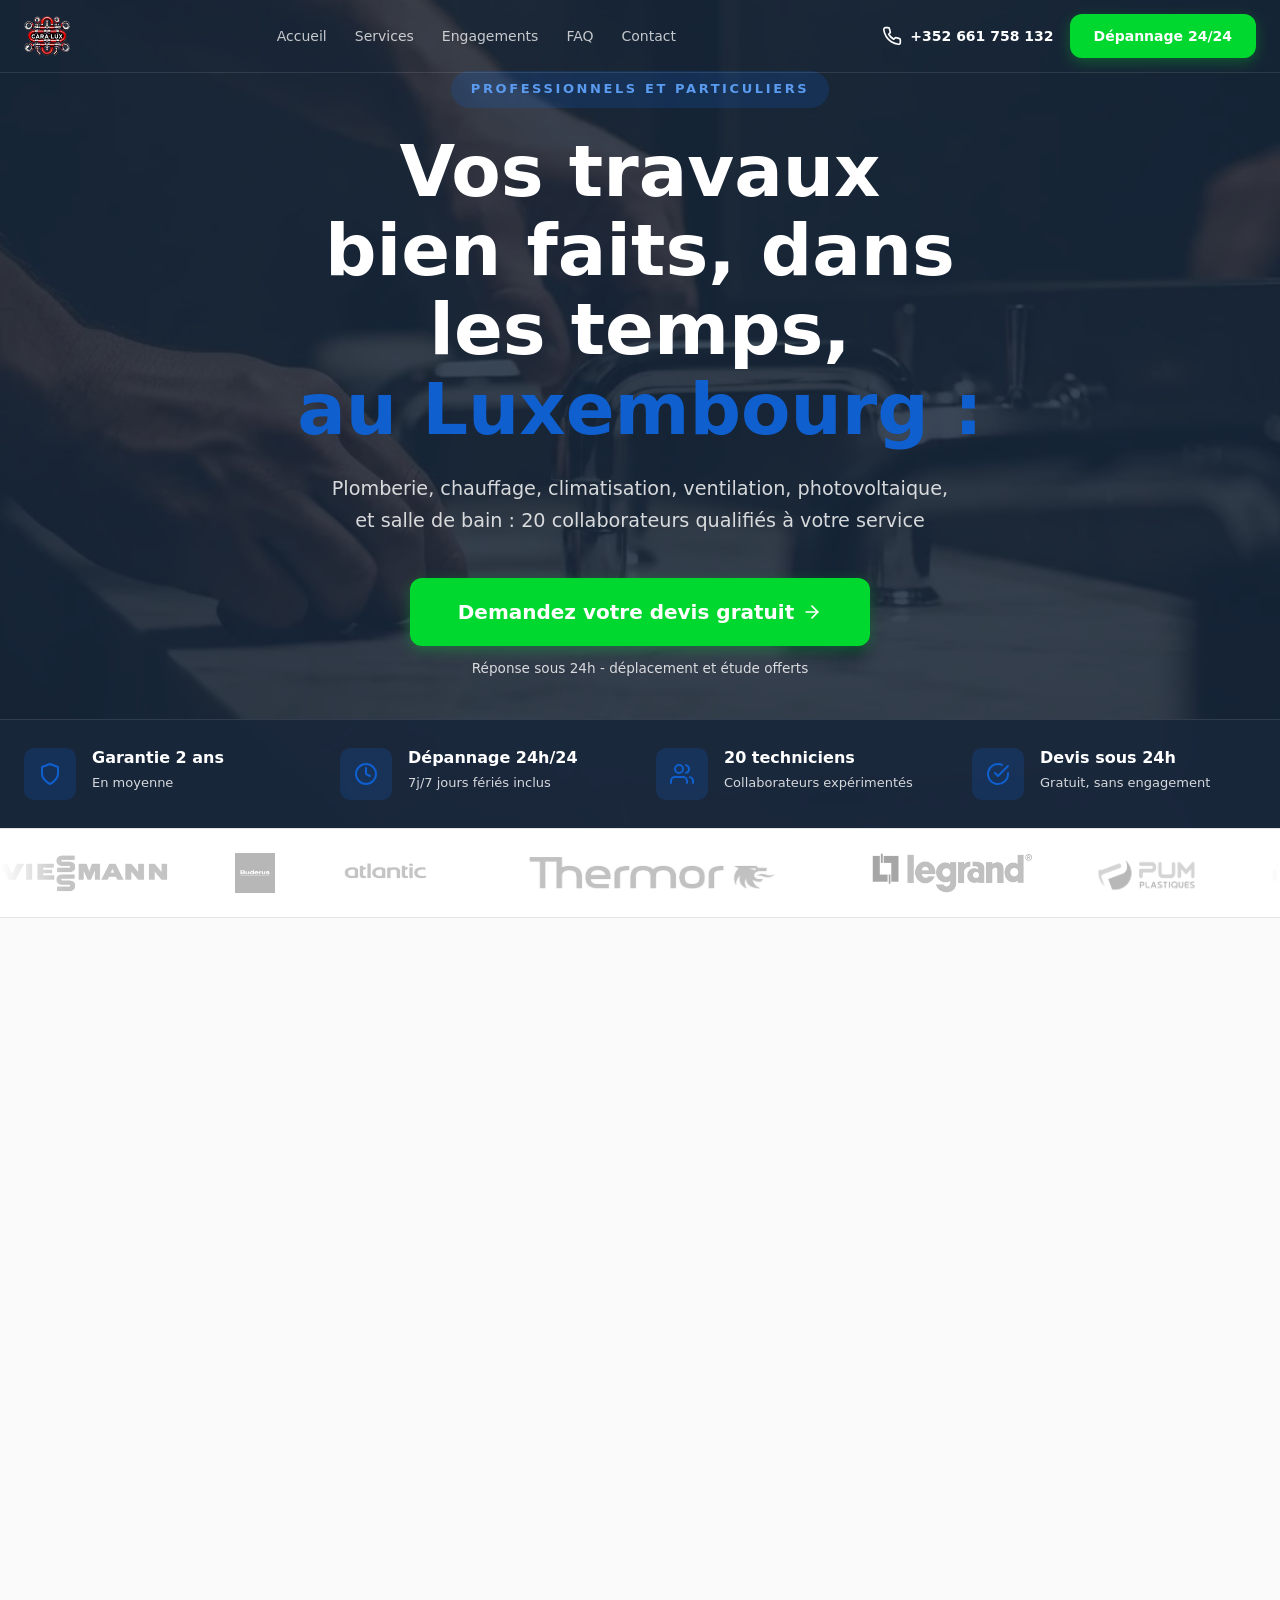
==== commit 3de87858: "Revert "Amélioration design : Google Fonts, gradients, polish UI" This reverts commit 1494d744efd83e" ====
--- a/index.html
+++ b/index.html
@@ -33,14 +33,6 @@
         <meta property="og:locale" content="fr_LU" />
         <meta property="og:site_name" content="Caralux" />
 
-        <!-- Google Fonts -->
-        <link rel="preconnect" href="https://fonts.googleapis.com" />
-        <link rel="preconnect" href="https://fonts.gstatic.com" crossorigin />
-        <link
-            href="https://fonts.googleapis.com/css2?family=DM+Sans:wght@400;500;600;700&family=Inter:wght@400;500;600;700&display=swap"
-            rel="stylesheet"
-        />
-
         <!-- Preload LCP hero image -->
         <link
             rel="preload"
@@ -61,8 +53,8 @@
             }
             :root {
                 --navy: #18273b;
-                --primary: #0f5fce;
-                --primary-hover: #0b4da8;
+                --red: #0f5fce;
+                --red-hover: #0b4da8;
                 --white: #fff;
                 --background: #fafafa;
                 --secondary-bg: #f3f4f5;
@@ -72,10 +64,10 @@
                 --muted: #6b7280;
                 --radius: 0.75rem;
                 --font-sans:
-                    "Inter", system-ui, -apple-system, "Segoe UI", Roboto,
+                    system-ui, -apple-system, "Segoe UI", Roboto,
                     "Helvetica Neue", Arial, sans-serif;
                 --font-heading:
-                    "DM Sans", system-ui, -apple-system, "Segoe UI", Roboto,
+                    system-ui, -apple-system, "Segoe UI", Roboto,
                     "Helvetica Neue", Arial, sans-serif;
                 --max-width: 80rem;
             }
@@ -253,7 +245,7 @@
             .hero-overlay {
                 position: absolute;
                 inset: 0;
-                background: linear-gradient(160deg, rgba(24, 39, 59, 0.92) 0%, rgba(15, 95, 206, 0.55) 100%);
+                background: rgba(24, 39, 59, 0.85);
             }
             .hero-content--centered {
                 position: relative;
@@ -288,7 +280,7 @@
                 max-width: 52rem;
             }
             .hero h1 .highlight {
-                color: var(--primary);
+                color: var(--red);
             }
             .hero-text {
                 margin-top: 1.5rem;
@@ -365,7 +357,7 @@
                 flex-shrink: 0;
             }
             .trust-icon svg {
-                color: var(--primary);
+                color: var(--red);
                 width: 1.25rem;
                 height: 1.25rem;
             }
--- a/styles.css
+++ b/styles.css
@@ -10,8 +10,8 @@
 :root {
     /* Brand colors */
     --navy: #18273b;
-    --primary: #0f5fce;
-    --primary-hover: #0b4da8;
+    --red: #0f5fce;
+    --red-hover: #0b4da8;
     --green: #086e5a;
     --white: #ffffff;
     --background: #fafafa;
@@ -21,8 +21,8 @@
     --foreground: #0f1a2e;
     --muted: #6b7280;
     --radius: 0.75rem;
-    --font-sans: "Inter", system-ui, -apple-system, "Segoe UI", Roboto, "Helvetica Neue", Arial, sans-serif;
-    --font-heading: "DM Sans", system-ui, -apple-system, "Segoe UI", Roboto, "Helvetica Neue", Arial, sans-serif;
+    --font-sans: system-ui, -apple-system, "Segoe UI", Roboto, "Helvetica Neue", Arial, sans-serif;
+    --font-heading: system-ui, -apple-system, "Segoe UI", Roboto, "Helvetica Neue", Arial, sans-serif;
     --max-width: 80rem; /* 1280px */
 }
 
@@ -92,7 +92,7 @@
     font-weight: 700;
     text-transform: uppercase;
     letter-spacing: 0.2em;
-    color: var(--primary);
+    color: var(--red);
     margin-bottom: 0.75rem;
 }
 
@@ -342,7 +342,7 @@
 .hero-overlay {
     position: absolute;
     inset: 0;
-    background: linear-gradient(160deg, rgba(24, 39, 59, 0.92) 0%, rgba(15, 95, 206, 0.55) 100%);
+    background: rgba(24, 39, 59, 0.85);
 }
 
 /* Centered hero content */
@@ -386,7 +386,7 @@
     max-width: 52rem;
 }
 .hero h1 .highlight {
-    color: var(--primary);
+    color: var(--red);
 }
 
 .hero-text {
@@ -489,7 +489,7 @@
     }
 }
 .trust-icon svg {
-    color: var(--primary);
+    color: var(--red);
     width: 1.25rem;
     height: 1.25rem;
 }
@@ -719,7 +719,6 @@
 .service-card:hover {
     box-shadow: 0 20px 40px rgba(0, 0, 0, 0.08);
     transform: translateY(-4px);
-    border-color: var(--primary);
 }
 
 .service-card .card-image {
@@ -750,7 +749,7 @@
     bottom: 0.75rem;
     left: 0.75rem;
     display: inline-block;
-    background: var(--primary);
+    background: var(--red);
     color: var(--white);
     font-size: 0.75rem;
     font-weight: 700;
@@ -779,7 +778,7 @@
     margin-top: 1.25rem;
     font-size: 0.875rem;
     font-weight: 700;
-    color: var(--primary);
+    color: var(--red);
     transition: gap 0.3s ease;
 }
 .service-card:hover .card-link {
@@ -867,7 +866,7 @@
     width: 1.75rem;
     height: 1.75rem;
     border-radius: 50%;
-    background: var(--primary);
+    background: var(--red);
     color: var(--white);
     font-size: 0.75rem;
     font-weight: 700;
@@ -956,7 +955,7 @@
 .why-card-stat .number {
     font-size: 1.75rem;
     font-weight: 700;
-    color: #5a9aef;
+    color: var(--white);
     font-family: var(--font-heading);
 }
 .why-card-stat .label {
@@ -991,17 +990,11 @@
 .testimonial-card {
     background: var(--card-bg);
     border: 1px solid var(--border);
-    border-left: 3px solid var(--primary);
     border-radius: var(--radius);
     padding: 2rem;
     display: flex;
     flex-direction: column;
     gap: 1rem;
-    transition: box-shadow 0.3s ease, transform 0.3s ease;
-}
-.testimonial-card:hover {
-    box-shadow: 0 8px 24px rgba(0, 0, 0, 0.06);
-    transform: translateY(-2px);
 }
 .testimonial-stars {
     display: flex;
@@ -1034,7 +1027,7 @@
    ============================================ */
 .cta-banner {
     padding: 4rem 0 4rem;
-    background: linear-gradient(135deg, var(--navy) 0%, #1a3a5c 50%, var(--primary) 100%);
+    background: var(--navy);
 }
 @media (min-width: 1024px) {
     .cta-banner {
@@ -1141,7 +1134,7 @@
     color: var(--foreground);
 }
 .zone-tag svg {
-    color: var(--primary);
+    color: var(--red);
     flex-shrink: 0;
 }
 
@@ -1196,7 +1189,7 @@
    ============================================ */
 .urgence-banner {
     padding: 4rem 0;
-    background: var(--primary);
+    background: var(--red);
 }
 @media (min-width: 1024px) {
     .urgence-banner {
@@ -1221,7 +1214,7 @@
 .urgence-btn {
     margin-top: 2rem;
     background: var(--white);
-    color: var(--primary);
+    color: var(--red);
     font-weight: 700;
     box-shadow: 0 4px 16px rgba(0, 0, 0, 0.15);
     transition:
@@ -1254,7 +1247,7 @@
     display: flex;
     align-items: center;
     justify-content: center;
-    background: var(--primary);
+    background: var(--red);
     border-radius: 50%;
     color: var(--white);
 }
@@ -1438,8 +1431,8 @@
 .form-group input:focus,
 .form-group select:focus,
 .form-group textarea:focus {
-    border-color: var(--primary);
-    box-shadow: 0 0 0 3px rgba(15, 95, 206, 0.12);
+    border-color: var(--navy);
+    box-shadow: 0 0 0 3px rgba(12, 29, 54, 0.08);
 }
 .form-group textarea {
     height: auto;
@@ -1509,7 +1502,7 @@
 .form-success .success-icon svg {
     width: 2rem;
     height: 2rem;
-    color: var(--primary);
+    color: var(--red);
 }
 .form-success h3 {
     font-size: 1.5rem;
@@ -1541,7 +1534,7 @@
     transition: color 0.2s;
 }
 a.quick-info-item:hover {
-    color: var(--primary);
+    color: var(--red);
 }
 .quick-info-sep {
     color: var(--border);
@@ -1591,7 +1584,7 @@
     color: var(--text);
 }
 .legal-page a {
-    color: var(--primary);
+    color: var(--red);
     text-decoration: none;
 }
 .legal-page a:hover {
@@ -1656,7 +1649,7 @@
     transition: color 0.2s;
 }
 .footer-col ul a:hover {
-    color: var(--primary);
+    color: var(--red);
 }
 .footer-col ul li {
     font-size: 0.875rem;
--- a/styles.css
+++ b/styles.css
@@ -10,8 +10,8 @@
 :root {
     /* Brand colors */
     --navy: #18273b;
-    --primary: #0f5fce;
-    --primary-hover: #0b4da8;
+    --red: #0f5fce;
+    --red-hover: #0b4da8;
     --green: #086e5a;
     --white: #ffffff;
     --background: #fafafa;
@@ -21,8 +21,8 @@
     --foreground: #0f1a2e;
     --muted: #6b7280;
     --radius: 0.75rem;
-    --font-sans: "Inter", system-ui, -apple-system, "Segoe UI", Roboto, "Helvetica Neue", Arial, sans-serif;
-    --font-heading: "DM Sans", system-ui, -apple-system, "Segoe UI", Roboto, "Helvetica Neue", Arial, sans-serif;
+    --font-sans: system-ui, -apple-system, "Segoe UI", Roboto, "Helvetica Neue", Arial, sans-serif;
+    --font-heading: system-ui, -apple-system, "Segoe UI", Roboto, "Helvetica Neue", Arial, sans-serif;
     --max-width: 80rem; /* 1280px */
 }
 
@@ -92,7 +92,7 @@
     font-weight: 700;
     text-transform: uppercase;
     letter-spacing: 0.2em;
-    color: var(--primary);
+    color: var(--red);
     margin-bottom: 0.75rem;
 }
 
@@ -342,7 +342,7 @@
 .hero-overlay {
     position: absolute;
     inset: 0;
-    background: linear-gradient(160deg, rgba(24, 39, 59, 0.92) 0%, rgba(15, 95, 206, 0.55) 100%);
+    background: rgba(24, 39, 59, 0.85);
 }
 
 /* Centered hero content */
@@ -386,7 +386,7 @@
     max-width: 52rem;
 }
 .hero h1 .highlight {
-    color: var(--primary);
+    color: var(--red);
 }
 
 .hero-text {
@@ -489,7 +489,7 @@
     }
 }
 .trust-icon svg {
-    color: var(--primary);
+    color: var(--red);
     width: 1.25rem;
     height: 1.25rem;
 }
@@ -719,7 +719,6 @@
 .service-card:hover {
     box-shadow: 0 20px 40px rgba(0, 0, 0, 0.08);
     transform: translateY(-4px);
-    border-color: var(--primary);
 }
 
 .service-card .card-image {
@@ -750,7 +749,7 @@
     bottom: 0.75rem;
     left: 0.75rem;
     display: inline-block;
-    background: var(--primary);
+    background: var(--red);
     color: var(--white);
     font-size: 0.75rem;
     font-weight: 700;
@@ -779,7 +778,7 @@
     margin-top: 1.25rem;
     font-size: 0.875rem;
     font-weight: 700;
-    color: var(--primary);
+    color: var(--red);
     transition: gap 0.3s ease;
 }
 .service-card:hover .card-link {
@@ -867,7 +866,7 @@
     width: 1.75rem;
     height: 1.75rem;
     border-radius: 50%;
-    background: var(--primary);
+    background: var(--red);
     color: var(--white);
     font-size: 0.75rem;
     font-weight: 700;
@@ -956,7 +955,7 @@
 .why-card-stat .number {
     font-size: 1.75rem;
     font-weight: 700;
-    color: #5a9aef;
+    color: var(--white);
     font-family: var(--font-heading);
 }
 .why-card-stat .label {
@@ -991,17 +990,11 @@
 .testimonial-card {
     background: var(--card-bg);
     border: 1px solid var(--border);
-    border-left: 3px solid var(--primary);
     border-radius: var(--radius);
     padding: 2rem;
     display: flex;
     flex-direction: column;
     gap: 1rem;
-    transition: box-shadow 0.3s ease, transform 0.3s ease;
-}
-.testimonial-card:hover {
-    box-shadow: 0 8px 24px rgba(0, 0, 0, 0.06);
-    transform: translateY(-2px);
 }
 .testimonial-stars {
     display: flex;
@@ -1034,7 +1027,7 @@
    ============================================ */
 .cta-banner {
     padding: 4rem 0 4rem;
-    background: linear-gradient(135deg, var(--navy) 0%, #1a3a5c 50%, var(--primary) 100%);
+    background: var(--navy);
 }
 @media (min-width: 1024px) {
     .cta-banner {
@@ -1141,7 +1134,7 @@
     color: var(--foreground);
 }
 .zone-tag svg {
-    color: var(--primary);
+    color: var(--red);
     flex-shrink: 0;
 }
 
@@ -1196,7 +1189,7 @@
    ============================================ */
 .urgence-banner {
     padding: 4rem 0;
-    background: var(--primary);
+    background: var(--red);
 }
 @media (min-width: 1024px) {
     .urgence-banner {
@@ -1221,7 +1214,7 @@
 .urgence-btn {
     margin-top: 2rem;
     background: var(--white);
-    color: var(--primary);
+    color: var(--red);
     font-weight: 700;
     box-shadow: 0 4px 16px rgba(0, 0, 0, 0.15);
     transition:
@@ -1254,7 +1247,7 @@
     display: flex;
     align-items: center;
     justify-content: center;
-    background: var(--primary);
+    background: var(--red);
     border-radius: 50%;
     color: var(--white);
 }
@@ -1438,8 +1431,8 @@
 .form-group input:focus,
 .form-group select:focus,
 .form-group textarea:focus {
-    border-color: var(--primary);
-    box-shadow: 0 0 0 3px rgba(15, 95, 206, 0.12);
+    border-color: var(--navy);
+    box-shadow: 0 0 0 3px rgba(12, 29, 54, 0.08);
 }
 .form-group textarea {
     height: auto;
@@ -1509,7 +1502,7 @@
 .form-success .success-icon svg {
     width: 2rem;
     height: 2rem;
-    color: var(--primary);
+    color: var(--red);
 }
 .form-success h3 {
     font-size: 1.5rem;
@@ -1541,7 +1534,7 @@
     transition: color 0.2s;
 }
 a.quick-info-item:hover {
-    color: var(--primary);
+    color: var(--red);
 }
 .quick-info-sep {
     color: var(--border);
@@ -1591,7 +1584,7 @@
     color: var(--text);
 }
 .legal-page a {
-    color: var(--primary);
+    color: var(--red);
     text-decoration: none;
 }
 .legal-page a:hover {
@@ -1656,7 +1649,7 @@
     transition: color 0.2s;
 }
 .footer-col ul a:hover {
-    color: var(--primary);
+    color: var(--red);
 }
 .footer-col ul li {
     font-size: 0.875rem;
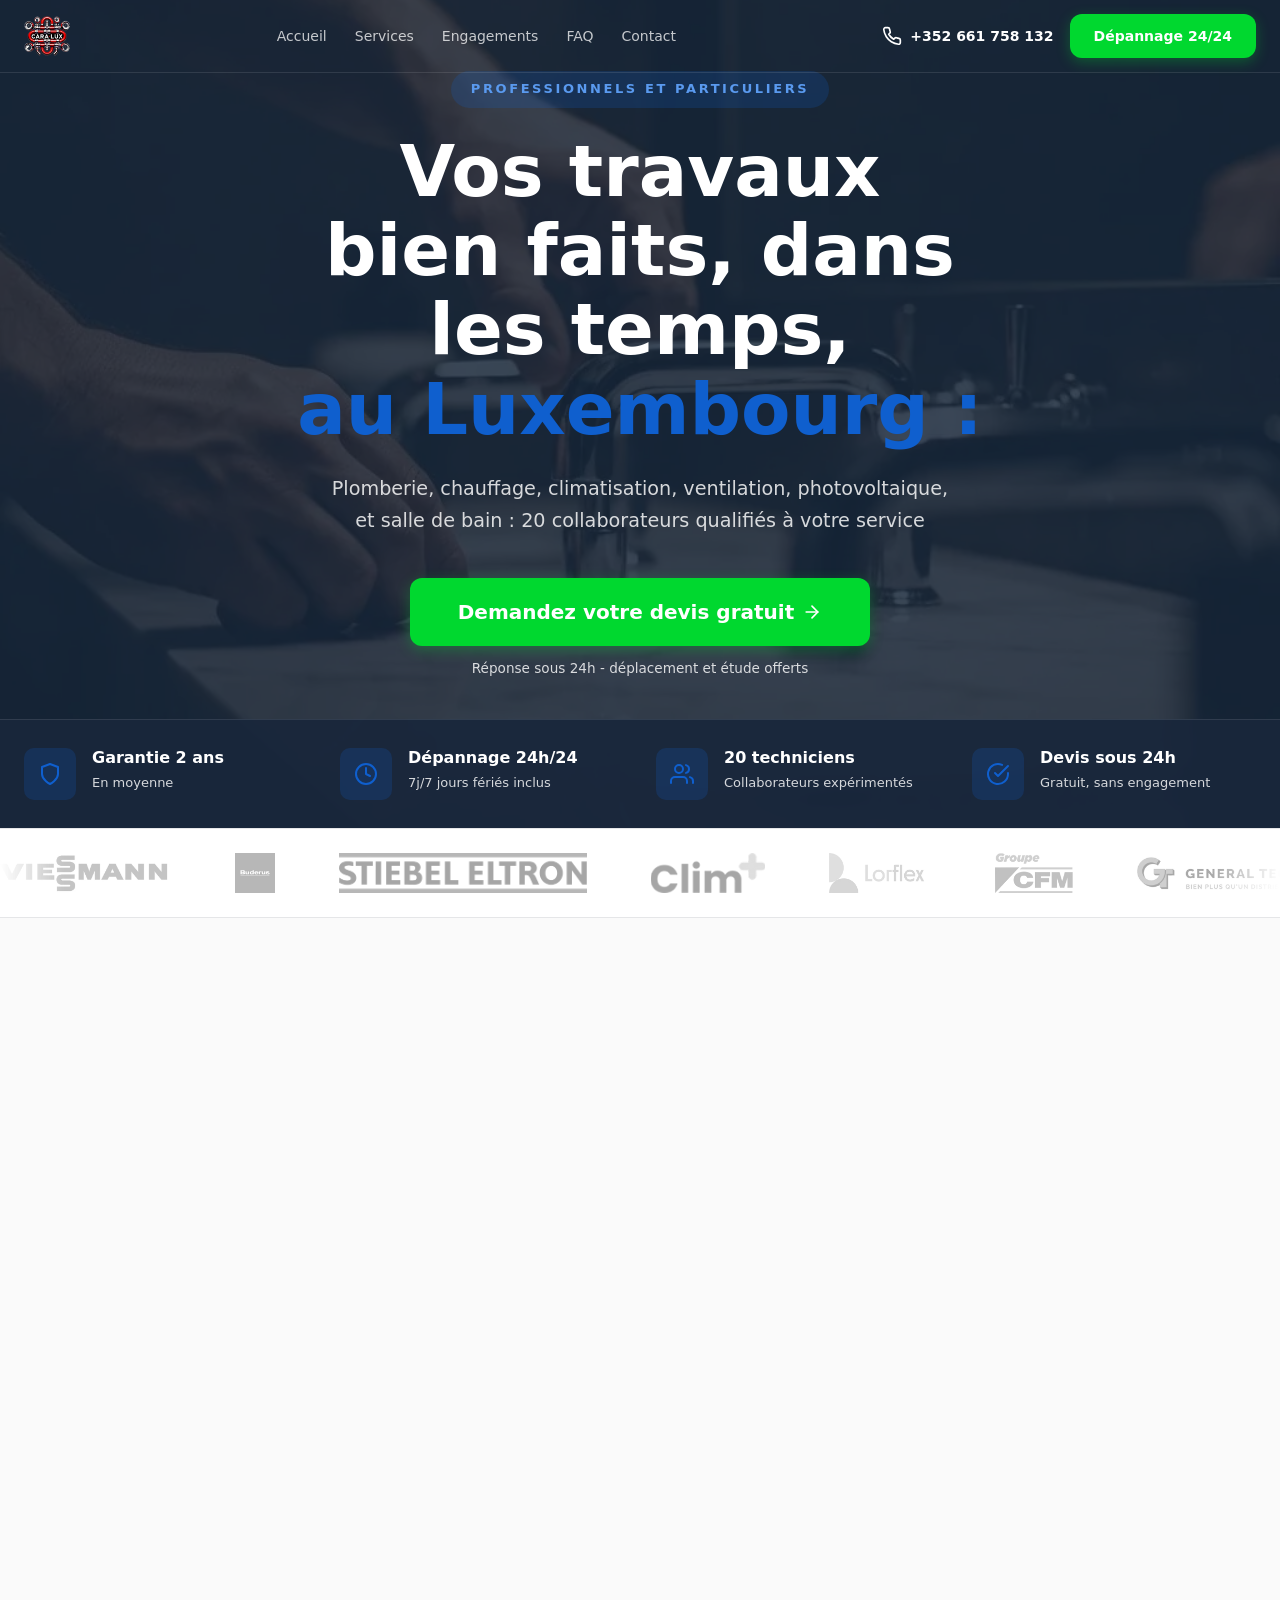
==== commit b5ee796c: "Update brand logos: replace old brands with new partners, convert to WebP Co-Authored-By: Claude Opu" ====
--- a/index.html
+++ b/index.html
@@ -710,7 +710,7 @@
             <div class="brands-carousel">
                 <div class="brands-track">
                     <img
-                        src="images/brands/viessman.webp"
+                        src="images/brands/viessmann.webp"
                         alt="Viessmann"
                         class="brand-logo"
                         width="100"
@@ -728,8 +728,8 @@
                         decoding="async"
                     />
                     <img
-                        src="images/brands/atlantic.webp"
-                        alt="Atlantic"
+                        src="images/brands/stiebel-eltron.webp"
+                        alt="Stiebel Eltron"
                         class="brand-logo"
                         width="100"
                         height="40"
@@ -737,8 +737,8 @@
                         decoding="async"
                     />
                     <img
-                        src="images/brands/thermor.webp"
-                        alt="Thermor"
+                        src="images/brands/climplus.webp"
+                        alt="Clim+"
                         class="brand-logo"
                         width="100"
                         height="40"
@@ -746,8 +746,8 @@
                         decoding="async"
                     />
                     <img
-                        src="images/brands/legrand.webp"
-                        alt="Legrand"
+                        src="images/brands/lorflex.webp"
+                        alt="Lorflex"
                         class="brand-logo"
                         width="100"
                         height="40"
@@ -755,8 +755,8 @@
                         decoding="async"
                     />
                     <img
-                        src="images/brands/pum.webp"
-                        alt="PUM"
+                        src="images/brands/cfm.webp"
+                        alt="CFM"
                         class="brand-logo"
                         width="100"
                         height="40"
@@ -764,8 +764,8 @@
                         decoding="async"
                     />
                     <img
-                        src="images/brands/mequisa.webp"
-                        alt="Mequisa"
+                        src="images/brands/general-technic.webp"
+                        alt="General Technic"
                         class="brand-logo"
                         width="100"
                         height="40"
@@ -773,8 +773,8 @@
                         decoding="async"
                     />
                     <img
-                        src="images/brands/weber.webp"
-                        alt="Weber"
+                        src="images/brands/steil.webp"
+                        alt="Steil"
                         class="brand-logo"
                         width="100"
                         height="40"
@@ -782,8 +782,26 @@
                         decoding="async"
                     />
                     <img
-                        src="images/brands/cedeo.webp"
-                        alt="Cedeo"
+                        src="images/brands/holzhauer-pumpen.webp"
+                        alt="Holzhauer Pumpen"
+                        class="brand-logo"
+                        width="100"
+                        height="40"
+                        loading="lazy"
+                        decoding="async"
+                    />
+                    <img
+                        src="images/brands/zewotherm.webp"
+                        alt="Zewotherm"
+                        class="brand-logo"
+                        width="100"
+                        height="40"
+                        loading="lazy"
+                        decoding="async"
+                    />
+                    <img
+                        src="images/brands/sovem.webp"
+                        alt="Sovem"
                         class="brand-logo"
                         width="100"
                         height="40"
@@ -1986,7 +2004,7 @@
                         </div>
                         <p>
                             Nous intervenons sur l'ensemble du territoire
-                            luxembourgeois, depuis notre siège à Gasperich.
+                            luxembourgeois, depuis notre siège à Helfent Bertrange.
                         </p>
                     </div>
 
@@ -2356,9 +2374,9 @@
                         </svg>
                     </div>
                     <div class="implantation-text">
-                        <h2>Implantés à Gasperich (Luxembourg)</h2>
+                        <h2>Implantés à Bertrange (Luxembourg)</h2>
                         <p>
-                            Notre siège est situé au 70-72 Mühlenweg, à Gasperich.
+                            Notre siège est situé au 55 Rue de Luxembourg, à Helfent Bertrange.
                             Nous intervenons sur l'ensemble du territoire
                             luxembourgeois. Où
                             que vous soyez, notre équipe de 20 techniciens
@@ -2634,7 +2652,7 @@
                             <input
                                 type="hidden"
                                 name="access_key"
-                                value="c9926a96-dd90-4658-b805-c92544a9a433"
+                                value="78b56c56-d124-4df4-acee-3d2aeb4cd79e"
                             />
                             <input
                                 type="hidden"
@@ -2884,7 +2902,7 @@
                             <h3 class="footer-heading">Zone d'intervention</h3>
                             <ul>
                                 <li>Tout le Luxembourg</li>
-                                <li>Siège : Gasperich</li>
+                                <li>Siège : Bertrange</li>
                             </ul>
                         </div>
 
@@ -2958,8 +2976,8 @@
                                             <circle cx="12" cy="10" r="3" />
                                         </svg>
                                         <span
-                                            >70-72 Mühlenweg<br />L-2155
-                                            Luxembourg</span
+                                            >55 Rue de Luxembourg<br />L-8077
+                                            Helfent Bertrange</span
                                         >
                                     </div>
                                 </li>
@@ -3015,9 +3033,9 @@
                 "email": "info@caralux.net",
                 "address": {
                     "@type": "PostalAddress",
-                    "streetAddress": "70-72 Mühlenweg",
-                    "addressLocality": "Luxembourg",
-                    "postalCode": "L-2155",
+                    "streetAddress": "55 Rue de Luxembourg",
+                    "addressLocality": "Helfent Bertrange",
+                    "postalCode": "L-8077",
                     "addressCountry": "LU"
                 },
                 "areaServed": "Luxembourg",
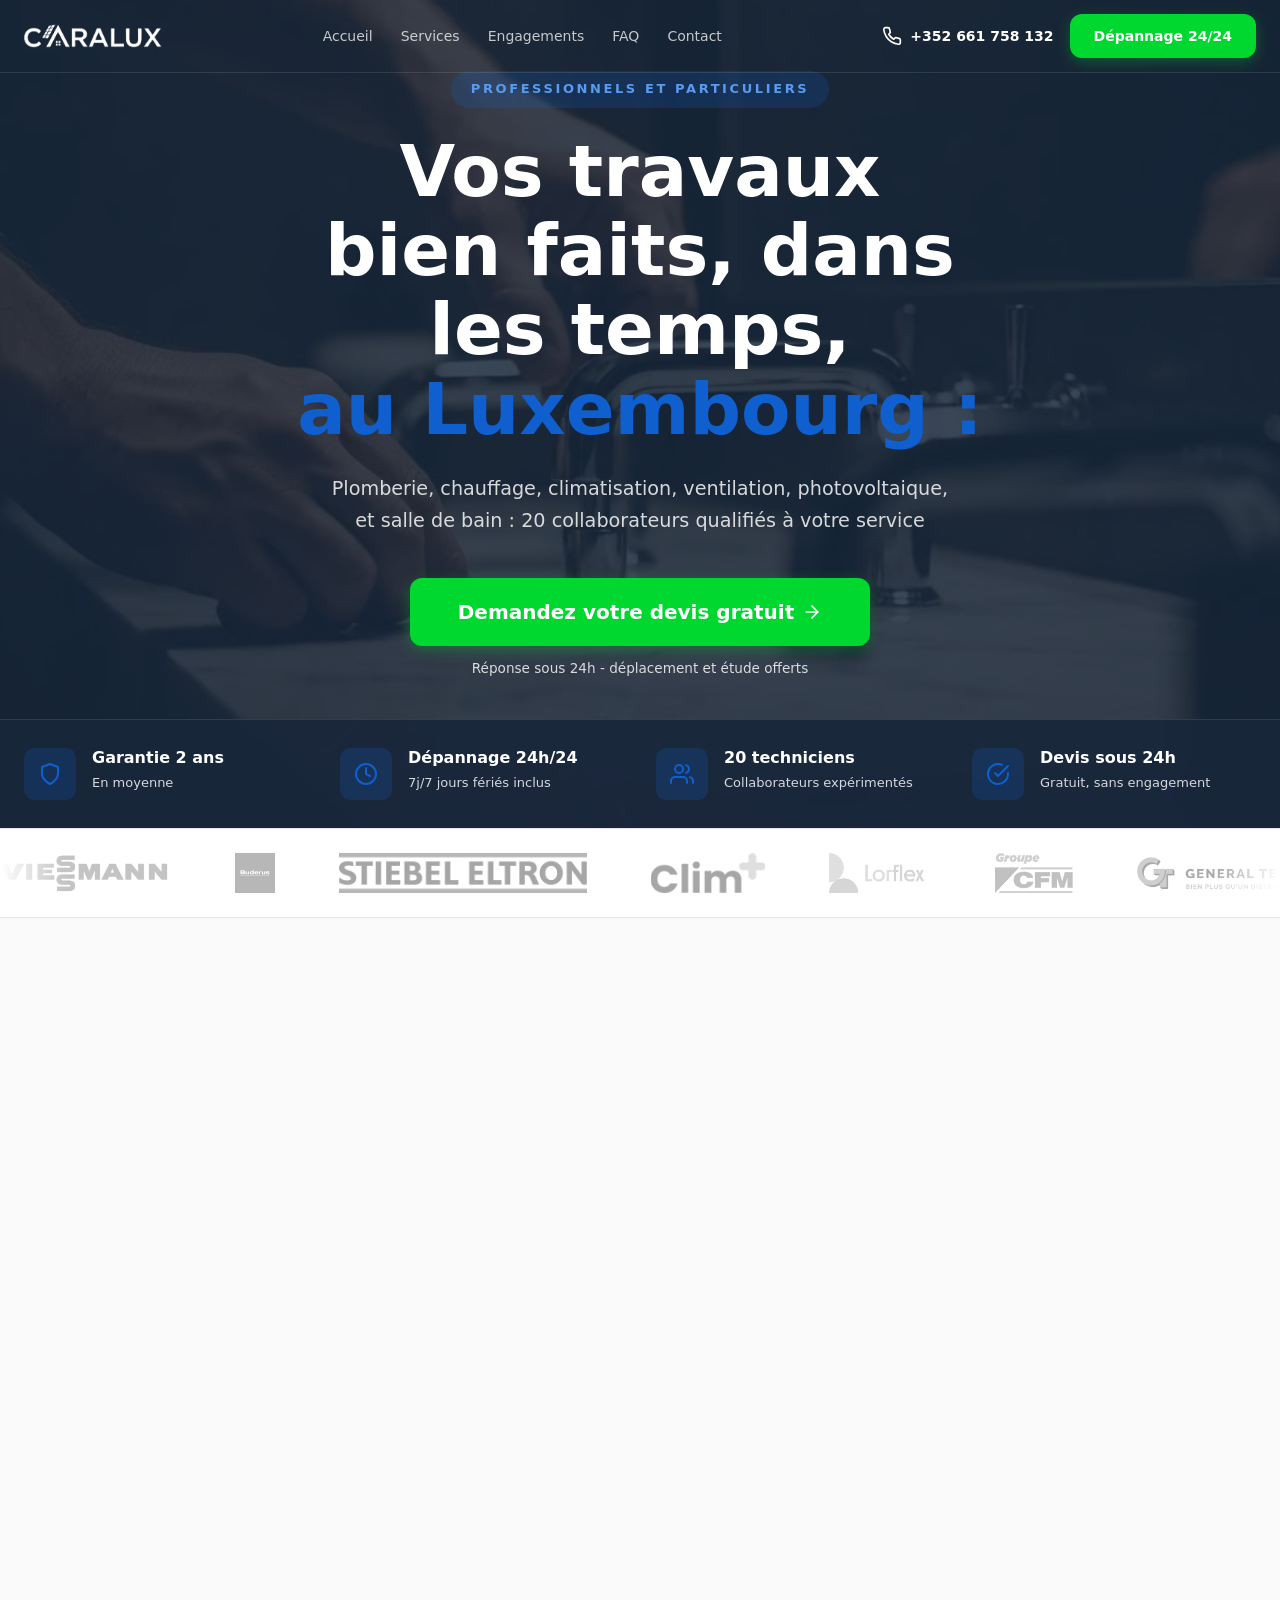
==== commit 4a1208d7: "Style header logo: white color and reduced size Co-Authored-By: Claude Opus 4.6 <noreply@anthropic.c" ====
--- a/index.html
+++ b/index.html
@@ -168,8 +168,10 @@
                 align-items: center;
             }
             .logo-img {
-                height: 2.5rem;
+                height: 1.5rem !important;
+                max-height: 1.5rem !important;
                 width: auto;
+                filter: brightness(0) invert(1);
             }
             .nav-links {
                 display: flex;
@@ -405,11 +407,7 @@
             "
         />
         <noscript><link rel="stylesheet" href="styles.css" /></noscript>
-        <script
-            defer
-            src="https://cloud.umami.is/script.js"
-            data-website-id="a5a75db2-463c-43e8-bfbd-3edef5a0cba8"
-        ></script>
+        <script defer src="https://cloud.umami.is/script.js" data-website-id="77a2d013-639c-4673-93b1-19cf003aaa7b"></script>
     </head>
     <body>
         <!-- SVG Icon Sprite -->
@@ -465,8 +463,6 @@
                             src="images/logo_caraluxlu.png"
                             alt="Caralux Luxembourg"
                             class="logo-img"
-                            width="147"
-                            height="40"
                         />
                 </a>
 
@@ -1998,13 +1994,13 @@
                                 </svg>
                             </div>
                             <div class="why-card-stat">
-                                <span class="number">Tout le Luxembourg</span>
+                                <span class="number">Luxembourg & pays voisins</span>
                                 <p class="label">zone d'intervention</p>
                             </div>
                         </div>
                         <p>
-                            Nous intervenons sur l'ensemble du territoire
-                            luxembourgeois, depuis notre siège à Helfent Bertrange.
+                            Nous intervenons au Luxembourg, en France,
+                            en Allemagne et en Belgique, et sur demande dans toute l'Europe.
                         </p>
                     </div>
 
@@ -2376,10 +2372,10 @@
                     <div class="implantation-text">
                         <h2>Implantés à Bertrange (Luxembourg)</h2>
                         <p>
-                            Notre siège est situé au 55 Rue de Luxembourg, à Helfent Bertrange.
-                            Nous intervenons sur l'ensemble du territoire
-                            luxembourgeois. Où
-                            que vous soyez, notre équipe de 20 techniciens
+                            Notre siège est situé au 55 Rue de Luxembourg, L-8077 Bertrange.
+                            Nous intervenons au Luxembourg, en France,
+                            en Allemagne et en Belgique, et sur demande dans toute l'Europe.
+                            Notre équipe de 20 techniciens
                             qualifiés se déplace pour réaliser vos projets.
                         </p>
                     </div>
@@ -2558,9 +2554,9 @@
                         </button>
                         <div class="faq-answer">
                             <div class="faq-answer-inner">
-                                Nous intervenons sur l'ensemble du territoire
-                                luxembourgeois. Implantés à Gasperich,
-                                nous couvrons tout le Luxembourg. Contactez-nous pour
+                                Nous intervenons au Luxembourg, en France,
+                                en Allemagne et en Belgique, et sur demande
+                                dans toute l'Europe. Contactez-nous pour
                                 discuter de votre projet, où que vous soyez.
                             </div>
                         </div>
@@ -2901,8 +2897,11 @@
                         <div class="footer-col">
                             <h3 class="footer-heading">Zone d'intervention</h3>
                             <ul>
-                                <li>Tout le Luxembourg</li>
-                                <li>Siège : Bertrange</li>
+                                <li>Luxembourg</li>
+                                <li>France</li>
+                                <li>Allemagne</li>
+                                <li>Belgique</li>
+                                <li>Sur demande : toute l'Europe</li>
                             </ul>
                         </div>
 
@@ -2977,7 +2976,7 @@
                                         </svg>
                                         <span
                                             >55 Rue de Luxembourg<br />L-8077
-                                            Helfent Bertrange</span
+                                            Bertrange</span
                                         >
                                     </div>
                                 </li>
@@ -3034,11 +3033,11 @@
                 "address": {
                     "@type": "PostalAddress",
                     "streetAddress": "55 Rue de Luxembourg",
-                    "addressLocality": "Helfent Bertrange",
+                    "addressLocality": "Bertrange",
                     "postalCode": "L-8077",
                     "addressCountry": "LU"
                 },
-                "areaServed": "Luxembourg",
+                "areaServed": ["Luxembourg", "France", "Allemagne", "Belgique"],
                 "openingHours": "Mo-Su 00:00-23:59",
                 "priceRange": "€€"
             }
@@ -3087,7 +3086,7 @@
                         "name": "Quelles zones géographiques couvrez-vous ?",
                         "acceptedAnswer": {
                             "@type": "Answer",
-                            "text": "Nous intervenons sur l'ensemble du territoire luxembourgeois. Implantés à Gasperich, nous couvrons tout le Luxembourg."
+                            "text": "Nous intervenons au Luxembourg, en France, en Allemagne et en Belgique, et sur demande dans toute l'Europe."
                         }
                     }
                 ]
